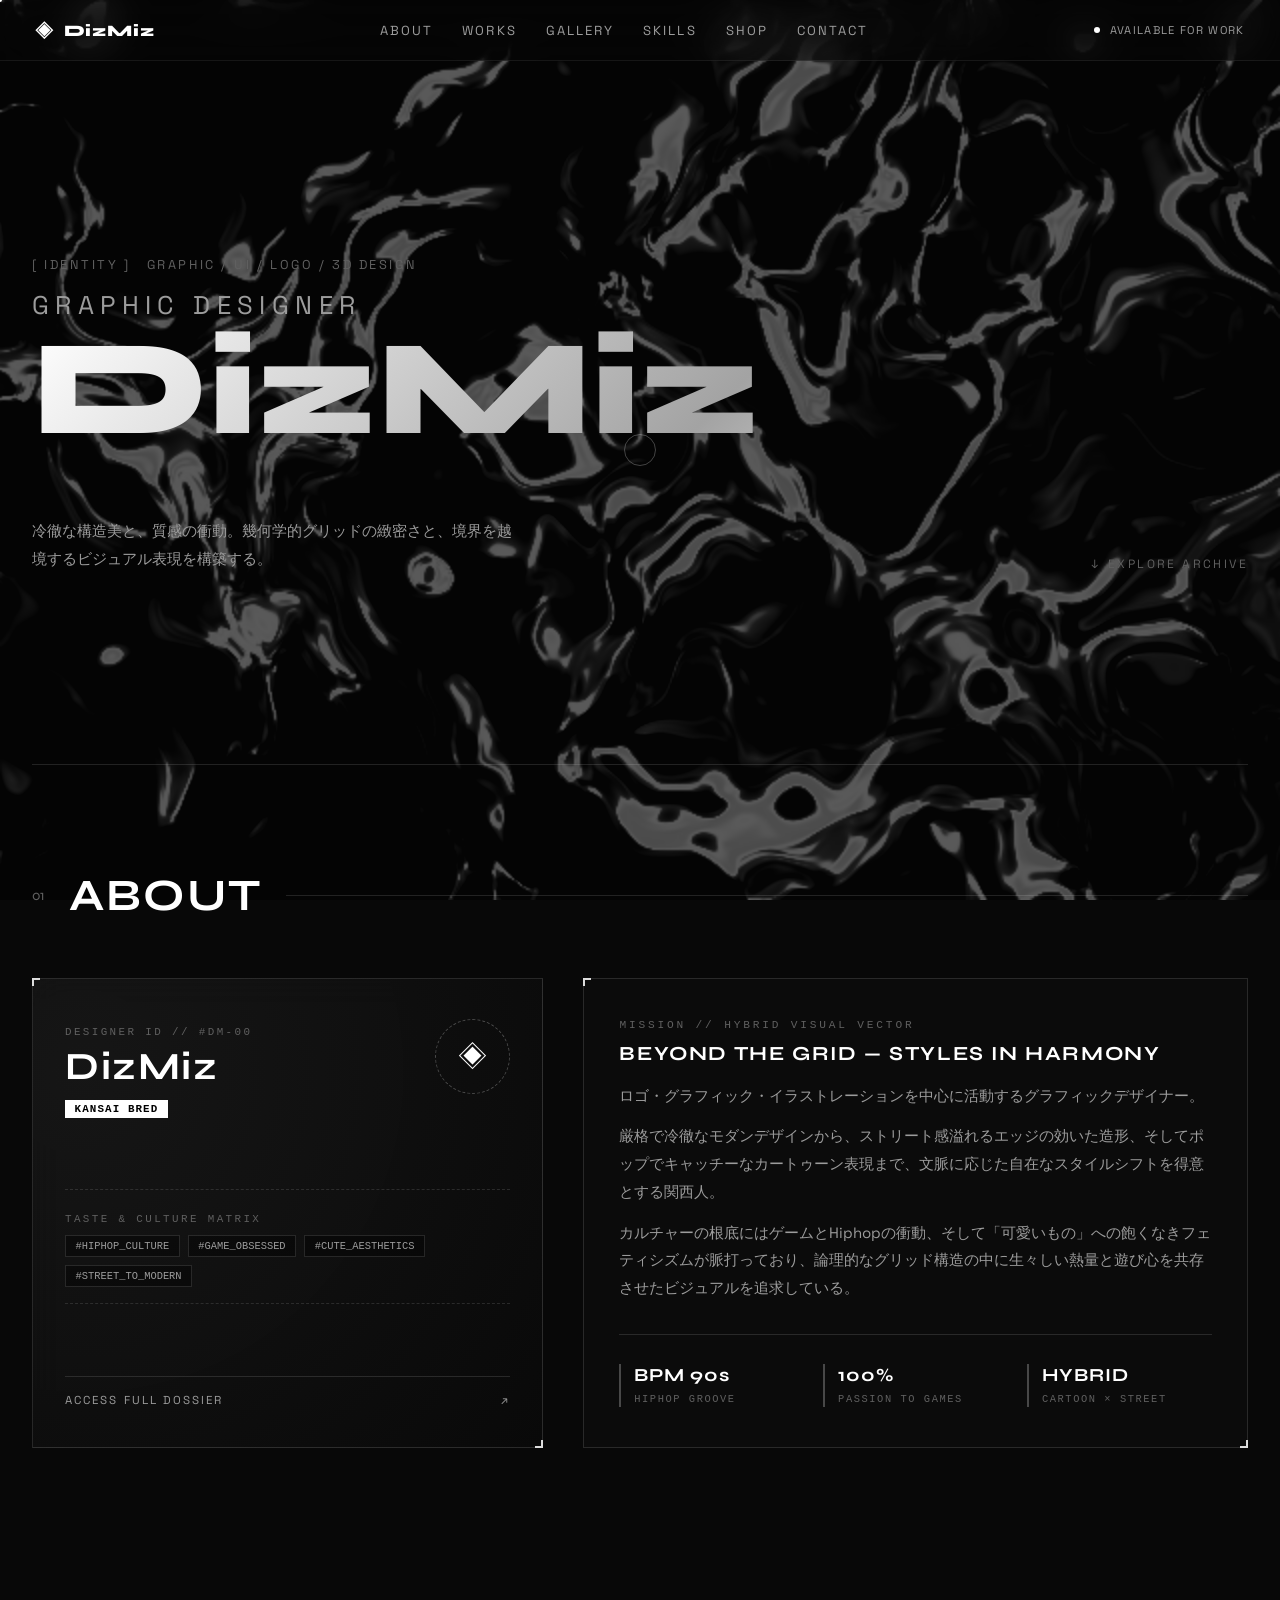
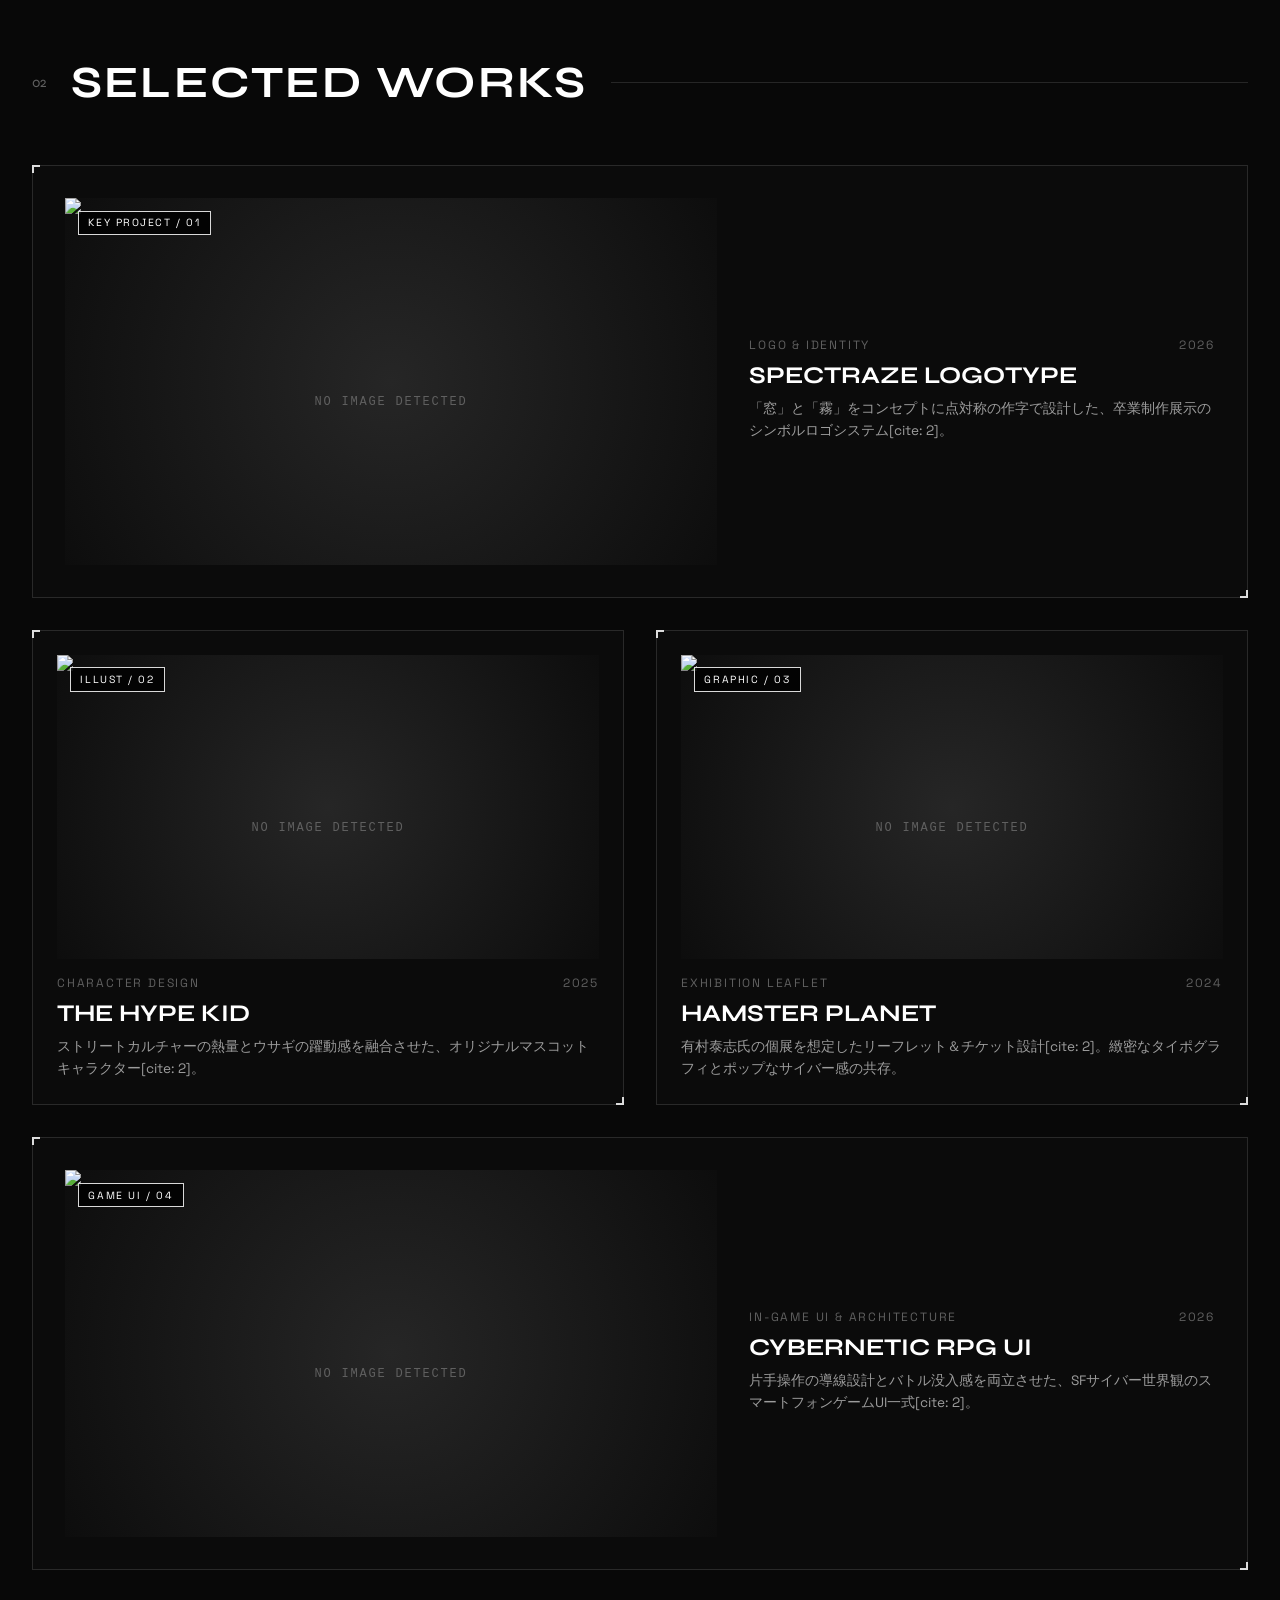
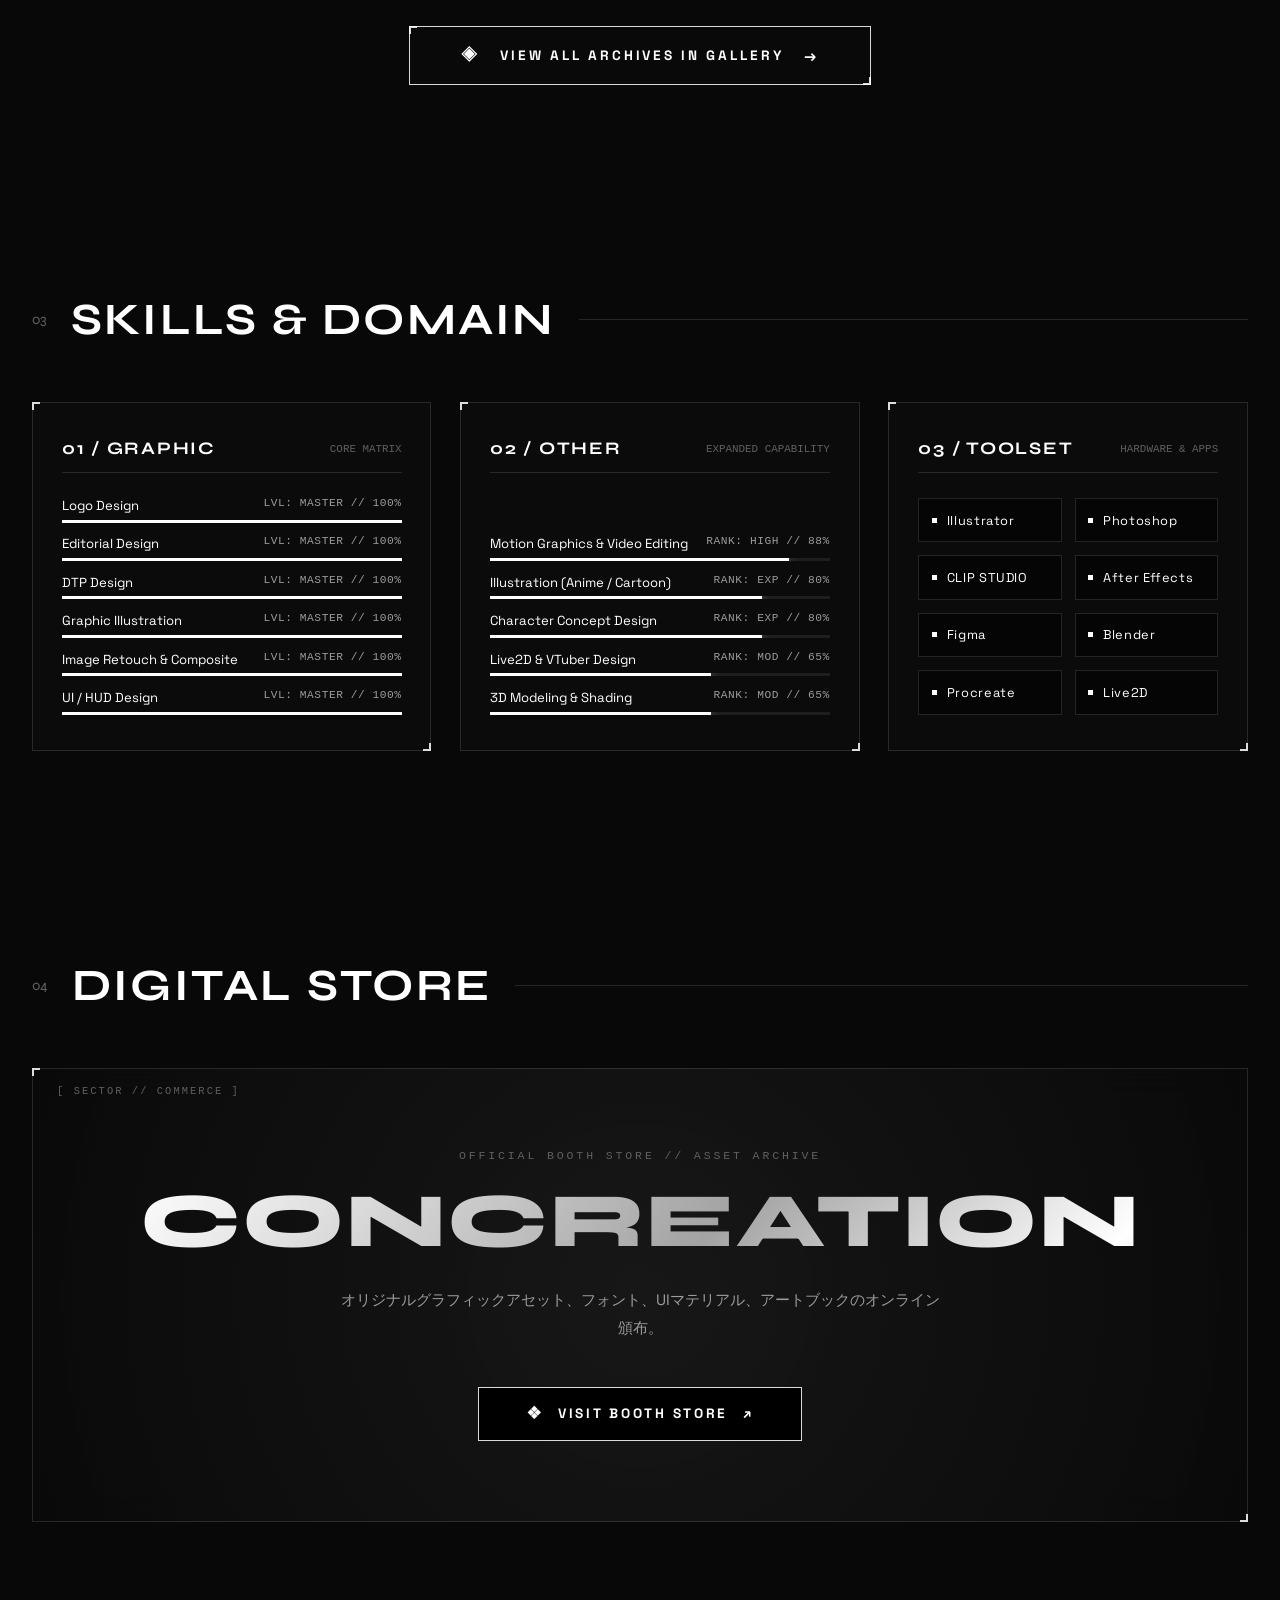
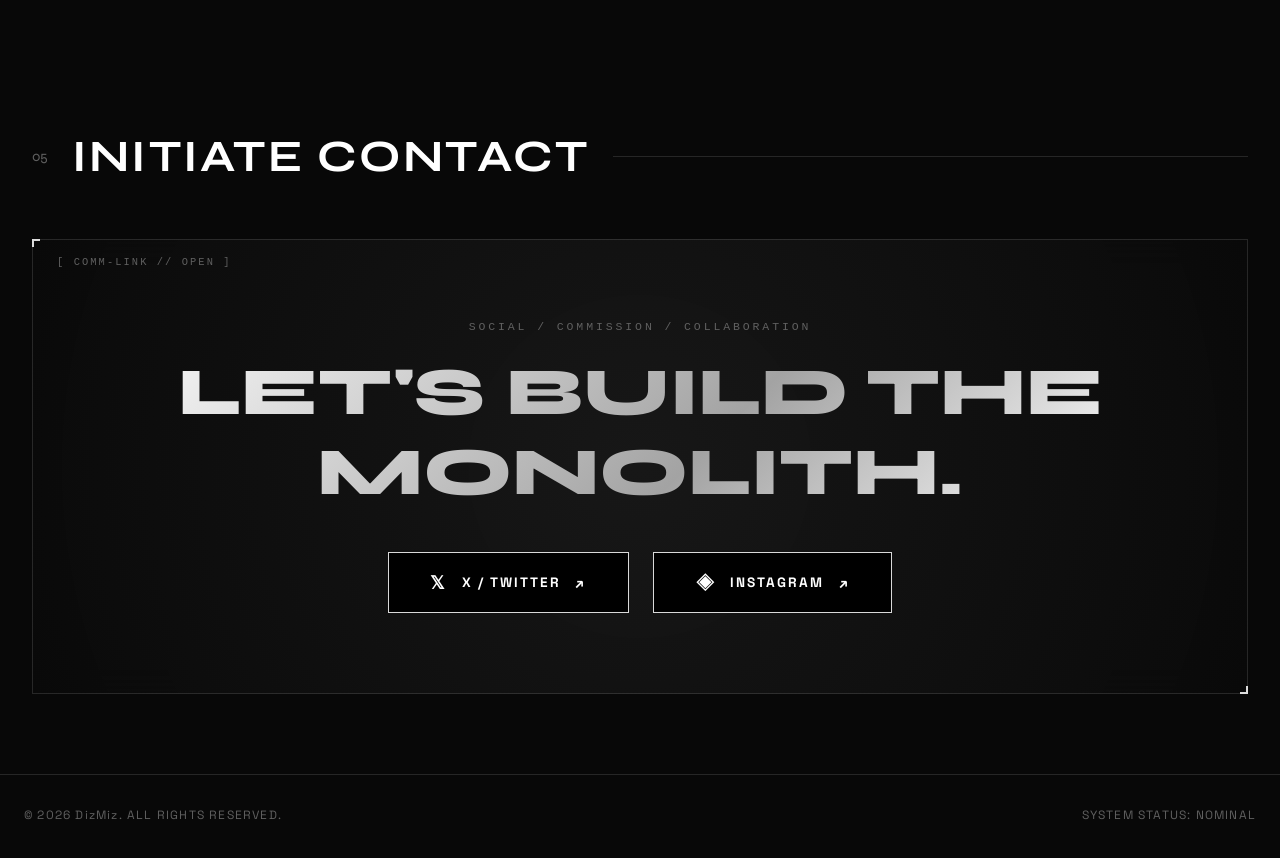
==== index.html @ 465260d8 "Add files via upload" ====
<!DOCTYPE html>
<html lang="ja">
<head>
  <meta charset="UTF-8">
  <meta name="viewport" content="width=device-width, initial-scale=1.0">
  <title>DizMiz (DizzyMizary) | Graphic Designer</title>
  
  <link rel="preconnect" href="https://fonts.googleapis.com">
  <link rel="preconnect" href="https://fonts.gstatic.com" crossorigin>
  <link href="https://fonts.googleapis.com/css2?family=Space+Grotesk:wght@300;400;500;700&family=Syne:wght@700;800&display=swap" rel="stylesheet">
  
  <link rel="stylesheet" href="style.css">
</head>
<body class="bg-base">

  <div class="page-transition-curtain" id="pageCurtain">
    <div class="curtain-slice"></div>
    <div class="curtain-slice"></div>
    <div class="curtain-slice"></div>
  </div>

  <div class="cursor-dot" id="cursorDot"></div>
  <div class="cursor-ring" id="cursorRing"></div>
  <canvas id="bgCanvas"></canvas>

  <header class="site-header">
    <a href="index.html" class="logo-group-link transition-link">
      <span class="logo-symbol">◈</span>
      <span class="logo-text">DizMiz</span>
    </a>
    <nav class="nav-links">
      <a href="#about" class="nav-item">ABOUT</a>
      <a href="#works" class="nav-item">WORKS</a>
      <a href="gallery.html" class="nav-item transition-link">GALLERY</a>
      <a href="#skills" class="nav-item">SKILLS</a>
      <a href="#shop" class="nav-item">SHOP</a>
      <a href="#contact" class="nav-item">CONTACT</a>
    </nav>
    <div class="status-indicator">
      <span class="blink-dot"></span>
      <span class="status-text">AVAILABLE FOR WORK</span>
    </div>
  </header>

  <main class="container">

    <section class="hero-section" id="hero">
      <div class="hero-meta">
        <span class="meta-tag">[ IDENTITY ]</span>
        <span class="meta-text">GRAPHIC / UI / LOGO / 3D DESIGN</span>
      </div>

      <h1 class="hero-title">
        <span class="hero-sub">GRAPHIC DESIGNER</span>
        <span class="metallic-text" data-text="DizMiz">DizMiz</span>
      </h1>

      <div class="hero-foot">
        <p class="hero-desc">
          冷徹な構造美と、質感の衝動。幾何学的グリッドの緻密さと、境界を越境するビジュアル表現を構築する。
        </p>
        <div class="scroll-prompt">
          <span class="scroll-arrow">↓</span>
          <span>EXPLORE ARCHIVE</span>
        </div>
      </div>
    </section>

    <section id="about" class="content-section focusable-section">
      <div class="section-label">
        <span class="section-num">01</span>
        <h2 class="section-title">ABOUT</h2>
        <span class="section-line"></span>
      </div>

      <div class="about-grid">
        <a href="about-detail.html" class="about-hero-box geo-panel transition-link tilt-card" title="Click to view full dossier">
          <div class="about-card-top">
            <div>
              <span class="spec-label">DESIGNER ID // #DM-00</span>
              <h3 class="profile-name">DizMiz</h3>
              <span class="profile-origin-badge">KANSAI BRED</span>
            </div>
            <div class="interactive-hologram" id="holoCard">
              <div class="holo-core">◈</div>
            </div>
          </div>

          <div class="about-card-mid">
            <span class="spec-label">TASTE & CULTURE MATRIX</span>
            <div class="about-tag-strip" style="margin-top: 0.5rem;">
              <span class="micro-chip">#HIPHOP_CULTURE</span>
              <span class="micro-chip">#GAME_OBSESSED</span>
              <span class="micro-chip">#CUTE_AESTHETICS</span>
              <span class="micro-chip">#STREET_TO_MODERN</span>
            </div>
          </div>

          <div class="view-dossier-tag">
            <span>ACCESS FULL DOSSIER</span>
            <span>↗</span>
          </div>
        </a>

        <div class="about-text-box geo-panel">
          <div>
            <div class="about-header-meta">MISSION // HYBRID VISUAL VECTOR</div>
            <h3 class="metallic-text-sm" style="font-size: 1.25rem; margin-bottom: 1rem;">
              BEYOND THE GRID — STYLES IN HARMONY
            </h3>
            <p>
              ロゴ・グラフィック・イラストレーションを中心に活動するグラフィックデザイナー。
            </p>
            <p style="margin-top: 0.8rem;">
              厳格で冷徹なモダンデザインから、ストリート感溢れるエッジの効いた造形、そしてポップでキャッチーなカートゥーン表現まで、文脈に応じた自在なスタイルシフトを得意とする関西人。
            </p>
            <p style="margin-top: 0.8rem;">
              カルチャーの根底にはゲームとHiphopの衝動、そして「可愛いもの」への飽くなきフェティシズムが脈打っており、論理的なグリッド構造の中に生々しい熱量と遊び心を共存させたビジュアルを追求している。
            </p>
          </div>

          <div class="metric-list">
            <div class="metric-item">
              <span class="metric-val">BPM 90s</span>
              <span class="metric-key">HIPHOP GROOVE</span>
            </div>
            <div class="metric-item">
              <span class="metric-val">100%</span>
              <span class="metric-key">PASSION TO GAMES</span>
            </div>
            <div class="metric-item">
              <span class="metric-val">HYBRID</span>
              <span class="metric-key">CARTOON × STREET</span>
            </div>
          </div>
        </div>
      </div>
    </section>

    <section id="works" class="content-section focusable-section">
      <div class="section-label">
        <span class="section-num">02</span>
        <h2 class="section-title">SELECTED WORKS</h2>
        <span class="section-line"></span>
      </div>

      <div class="works-grid">
        <a href="work-logo.html" class="work-card large geo-panel tilt-card transition-link">
          <div class="work-visual">
            <img src="images/logo_web1.png" alt="SPECTRAZE LOGOTYPE" class="work-actual-img" onerror="this.classList.add('img-fallback')">
            <span class="work-badge">KEY PROJECT / 01</span>
          </div>
          <div class="work-details">
            <div class="work-meta">
              <span class="work-cat">LOGO & IDENTITY</span>
              <span class="work-year">2026</span>
            </div>
            <h3 class="work-title">SPECTRAZE LOGOTYPE</h3>
            <p class="work-desc">「窓」と「霧」をコンセプトに点対称の作字で設計した、卒業制作展示のシンボルロゴシステム[cite: 2]。</p>
          </div>
        </a>

        <a href="work-illustration.html" class="work-card geo-panel tilt-card transition-link">
          <div class="work-visual">
            <img src="images/illust_web1.png" alt="THE HYPE KID (RABBIT BOY)" class="work-actual-img" onerror="this.classList.add('img-fallback')">
            <span class="work-badge">ILLUST / 02</span>
          </div>
          <div class="work-details">
            <div class="work-meta">
              <span class="work-cat">CHARACTER DESIGN</span>
              <span class="work-year">2025</span>
            </div>
            <h3 class="work-title">THE HYPE KID</h3>
            <p class="work-desc">ストリートカルチャーの熱量とウサギの躍動感を融合させた、オリジナルマスコットキャラクター[cite: 2]。</p>
          </div>
        </a>

        <a href="work-graphic.html" class="work-card geo-panel tilt-card transition-link">
          <div class="work-visual">
            <img src="images/graphic_web1.png" alt="HAMSTER PLANET LEAFLET" class="work-actual-img" onerror="this.classList.add('img-fallback')">
            <span class="work-badge">GRAPHIC / 03</span>
          </div>
          <div class="work-details">
            <div class="work-meta">
              <span class="work-cat">EXHIBITION LEAFLET</span>
              <span class="work-year">2024</span>
            </div>
            <h3 class="work-title">HAMSTER PLANET</h3>
            <p class="work-desc">有村泰志氏の個展を想定したリーフレット＆チケット設計[cite: 2]。緻密なタイポグラフィとポップなサイバー感の共存。</p>
          </div>
        </a>

        <a href="work-other.html" class="work-card large geo-panel tilt-card transition-link">
          <div class="work-visual">
            <img src="images/other_web1.png" alt="CYBERNETIC RPG IN-GAME UI" class="work-actual-img" onerror="this.classList.add('img-fallback')">
            <span class="work-badge">GAME UI / 04</span>
          </div>
          <div class="work-details">
            <div class="work-meta">
              <span class="work-cat">IN-GAME UI & ARCHITECTURE</span>
              <span class="work-year">2026</span>
            </div>
            <h3 class="work-title">CYBERNETIC RPG UI</h3>
            <p class="work-desc">片手操作の導線設計とバトル没入感を両立させた、SFサイバー世界観のスマートフォンゲームUI一式[cite: 2]。</p>
          </div>
        </a>
      </div>

      <div class="works-more-area">
        <a href="gallery.html" class="works-more-btn geo-panel transition-link">
          <span class="more-symbol">◈</span>
          <span>VIEW ALL ARCHIVES IN GALLERY</span>
          <span class="more-arrow">→</span>
        </a>
      </div>
    </section>

    <section id="skills" class="content-section focusable-section">
      <div class="section-label">
        <span class="section-num">03</span>
        <h2 class="section-title">SKILLS & DOMAIN</h2>
        <span class="section-line"></span>
      </div>

      <div class="skills-grid">
        <div class="skill-group geo-panel">
          <div class="skill-cat-head">
            <h3 class="skill-cat-title">01 / GRAPHIC</h3>
            <span class="skill-cat-id">CORE MATRIX</span>
          </div>
          <ul class="skill-list-hud">
            <li class="skill-row">
              <div class="skill-row-top"><span class="skill-name">Logo Design</span><span class="skill-rank">LVL: MASTER // 100%</span></div>
              <div class="skill-bar-track"><div class="skill-bar-fill" style="width: 100%;"></div></div>
            </li>
            <li class="skill-row">
              <div class="skill-row-top"><span class="skill-name">Editorial Design</span><span class="skill-rank">LVL: MASTER // 100%</span></div>
              <div class="skill-bar-track"><div class="skill-bar-fill" style="width: 100%;"></div></div>
            </li>
            <li class="skill-row">
              <div class="skill-row-top"><span class="skill-name">DTP Design</span><span class="skill-rank">LVL: MASTER // 100%</span></div>
              <div class="skill-bar-track"><div class="skill-bar-fill" style="width: 100%;"></div></div>
            </li>
            <li class="skill-row">
              <div class="skill-row-top"><span class="skill-name">Graphic Illustration</span><span class="skill-rank">LVL: MASTER // 100%</span></div>
              <div class="skill-bar-track"><div class="skill-bar-fill" style="width: 100%;"></div></div>
            </li>
            <li class="skill-row">
              <div class="skill-row-top"><span class="skill-name">Image Retouch & Composite</span><span class="skill-rank">LVL: MASTER // 100%</span></div>
              <div class="skill-bar-track"><div class="skill-bar-fill" style="width: 100%;"></div></div>
            </li>
            <li class="skill-row">
              <div class="skill-row-top"><span class="skill-name">UI / HUD Design</span><span class="skill-rank">LVL: MASTER // 100%</span></div>
              <div class="skill-bar-track"><div class="skill-bar-fill" style="width: 100%;"></div></div>
            </li>
          </ul>
        </div>

        <div class="skill-group geo-panel">
          <div class="skill-cat-head">
            <h3 class="skill-cat-title">02 / OTHER</h3>
            <span class="skill-cat-id">EXPANDED CAPABILITY</span>
          </div>
          <ul class="skill-list-hud">
            <li class="skill-row">
              <div class="skill-row-top"><span class="skill-name">Motion Graphics & Video Editing</span><span class="skill-rank">RANK: HIGH // 88%</span></div>
              <div class="skill-bar-track"><div class="skill-bar-fill" style="width: 88%;"></div></div>
            </li>
            <li class="skill-row">
              <div class="skill-row-top"><span class="skill-name">Illustration (Anime / Cartoon)</span><span class="skill-rank">RANK: EXP // 80%</span></div>
              <div class="skill-bar-track"><div class="skill-bar-fill" style="width: 80%;"></div></div>
            </li>
            <li class="skill-row">
              <div class="skill-row-top"><span class="skill-name">Character Concept Design</span><span class="skill-rank">RANK: EXP // 80%</span></div>
              <div class="skill-bar-track"><div class="skill-bar-fill" style="width: 80%;"></div></div>
            </li>
            <li class="skill-row">
              <div class="skill-row-top"><span class="skill-name">Live2D & VTuber Design</span><span class="skill-rank">RANK: MOD // 65%</span></div>
              <div class="skill-bar-track"><div class="skill-bar-fill" style="width: 65%;"></div></div>
            </li>
            <li class="skill-row">
              <div class="skill-row-top"><span class="skill-name">3D Modeling & Shading</span><span class="skill-rank">RANK: MOD // 65%</span></div>
              <div class="skill-bar-track"><div class="skill-bar-fill" style="width: 65%;"></div></div>
            </li>
          </ul>
        </div>

        <div class="skill-group geo-panel">
          <div class="skill-cat-head">
            <h3 class="skill-cat-title">03 / TOOLSET</h3>
            <span class="skill-cat-id">HARDWARE & APPS</span>
          </div>
          <div class="tool-grid">
            <div class="tool-chip"><span class="tool-dot"></span><span>Illustrator</span></div>
            <div class="tool-chip"><span class="tool-dot"></span><span>Photoshop</span></div>
            <div class="tool-chip"><span class="tool-dot"></span><span>CLIP STUDIO</span></div>
            <div class="tool-chip"><span class="tool-dot"></span><span>After Effects</span></div>
            <div class="tool-chip"><span class="tool-dot"></span><span>Figma</span></div>
            <div class="tool-chip"><span class="tool-dot"></span><span>Blender</span></div>
            <div class="tool-chip"><span class="tool-dot"></span><span>Procreate</span></div>
            <div class="tool-chip"><span class="tool-dot"></span><span>Live2D</span></div>
          </div>
        </div>
      </div>
    </section>

    <section id="shop" class="content-section focusable-section">
      <div class="section-label">
        <span class="section-num">04</span>
        <h2 class="section-title">DIGITAL STORE</h2>
        <span class="section-line"></span>
      </div>

      <div class="shop-box geo-panel">
        <div class="shop-corner-grid">[ SECTOR // COMMERCE ]</div>
        <div class="shop-inner">
          <div class="shop-meta-tag">OFFICIAL BOOTH STORE // ASSET ARCHIVE</div>
          <h3 class="shop-title metallic-text">CONCREATION</h3>
          <p class="shop-desc">
            オリジナルグラフィックアセット、フォント、UIマテリアル、アートブックのオンライン頒布。
          </p>
          <a href="https://concreation.booth.pm/" target="_blank" rel="noopener noreferrer" class="shop-booth-btn">
            <span class="btn-symbol">❖</span>
            <span class="btn-label">VISIT BOOTH STORE</span>
            <span class="btn-arrow">↗</span>
          </a>
        </div>
      </div>
    </section>

    <section id="contact" class="content-section contact-section focusable-section">
      <div class="section-label">
        <span class="section-num">05</span>
        <h2 class="section-title">INITIATE CONTACT</h2>
        <span class="section-line"></span>
      </div>

      <div class="contact-box geo-panel">
        <div class="shop-corner-grid">[ COMM-LINK // OPEN ]</div>
        <div class="contact-inner">
          <span class="contact-sub">SOCIAL / COMMISSION / COLLABORATION</span>
          <h3 class="contact-huge metallic-text">LET'S BUILD THE MONOLITH.</h3>
          
          <div class="contact-sns-group">
            <a href="https://x.com/DizzyMizary" target="_blank" rel="noopener noreferrer" class="sns-btn x-btn">
              <span class="sns-icon">𝕏</span>
              <span class="sns-label">X / TWITTER</span>
              <span class="sns-arrow">↗</span>
            </a>

            <a href="https://www.instagram.com/dizzymizery420/" target="_blank" rel="noopener noreferrer" class="sns-btn insta-btn">
              <span class="sns-icon">◈</span>
              <span class="sns-label">INSTAGRAM</span>
              <span class="sns-arrow">↗</span>
            </a>
          </div>
        </div>
      </div>
    </section>

  </main>

  <footer class="site-footer">
    <div class="footer-inner">
      <span>© 2026 DizMiz. ALL RIGHTS RESERVED.</span>
      <span class="footer-sys status-clickable" id="systemStatusTrigger">SYSTEM STATUS: NOMINAL</span>
    </div>
  </footer>

  <div class="secret-terminal" id="secretTerminal">
    <div class="terminal-bar">
      <span>SYSTEM CONSOLE // ROOT OVERRIDE</span>
      <button class="terminal-close" id="terminalClose" type="button">×</button>
    </div>
    <div class="terminal-body" id="terminalOutput">
      <p>> INITIALIZING SYSTEM OVERRIDE PROTOCOL...</p>
      <p>> CORE: DizMiz UI KERNEL v3.2.0</p>
      <p>> STATUS: 100% MONOCHROME PURITY DETECTED.</p>
      <p>> TIP 1: Konami Code [ ↑ ↑ ↓ ↓ ← → ← → B A ] -> Overdrive Mode.</p>
      <p>> TIP 2: Type [ D I Z M I Z ] anywhere -> Glitch Matrix Mode.</p>
      <p>> TIP 3: Press [ I ] -> Anti-Color Inversion Mode.</p>
      <p class="terminal-blink">> _</p>
    </div>
  </div>

  <script src="main.js"></script>
</body>
</html>
---- style.css ----
/* ==========================================================================
   RESET & VARIABLES
   ========================================================================== */
*, *::before, *::after {
  box-sizing: border-box;
  margin: 0;
  padding: 0;
}

:root {
  --bg-deep: #080808;
  --bg-surface: #101010;
  --bg-card: rgba(18, 18, 18, 0.75);
  --border-dim: rgba(255, 255, 255, 0.12);
  --border-mid: rgba(255, 255, 255, 0.25);
  --border-bright: rgba(255, 255, 255, 0.85);
  --text-pure: #ffffff;
  --text-muted: #9c9c9c;
  --text-dim: #606060;
  --font-display: 'Syne', sans-serif;
  --font-body: 'Space Grotesk', -apple-system, sans-serif;
}

html {
  background-color: var(--bg-deep);
  color: var(--text-pure);
  font-family: var(--font-body);
  scroll-behavior: smooth;
  cursor: default;
  overflow-x: hidden;
}

body {
  overflow-x: hidden;
  position: relative;
  min-height: 100vh;
  background-color: var(--bg-deep);
  width: 100%;
}

/* ==========================================================================
   BACKGROUND & CANVAS
   ========================================================================== */
#bgCanvas {
  position: fixed;
  top: 0;
  left: 0;
  width: 100vw;
  height: 100vh;
  z-index: 0;
  pointer-events: none;
  opacity: 0.45;
  filter: contrast(130%) brightness(85%);
  transition: opacity 0.4s ease, filter 0.4s ease;
}

body.inverted-mode #bgCanvas {
  opacity: 0.55;
  filter: contrast(120%) brightness(100%);
}

/* ==========================================================================
   CUSTOM CURSOR
   ========================================================================== */
.cursor-dot, .cursor-ring {
  position: fixed;
  top: 0;
  left: 0;
  pointer-events: none;
  border-radius: 50%;
  transform: translate(-50%, -50%);
  z-index: 9999;
}

.cursor-dot {
  width: 4px;
  height: 4px;
  background: var(--text-pure);
}

.cursor-ring {
  width: 32px;
  height: 32px;
  border: 1px solid var(--border-mid);
  transition: width 0.2s, height 0.2s, border-color 0.2s;
}

@media (hover: none) and (pointer: coarse) {
  .cursor-dot, .cursor-ring {
    display: none !important;
  }
}

/* ==========================================================================
   METALLIC / CHROME TEXT & GEOMETRIC BORDERS
   ========================================================================== */
.metallic-text {
  font-family: var(--font-display);
  background: linear-gradient(135deg, #ffffff 0%, #a3a3a3 30%, #ffffff 50%, #4a4a4a 75%, #d1d1d1 100%);
  -webkit-background-clip: text;
  -webkit-text-fill-color: transparent;
  background-size: 200% auto;
  animation: shineReflect 8s linear infinite;
  display: inline-block;
}

.metallic-text-sm {
  font-family: var(--font-display);
  color: #fff;
  letter-spacing: 0.08em;
}

@keyframes shineReflect {
  0% { background-position: 0% center; }
  100% { background-position: 200% center; }
}

.geo-panel {
  position: relative;
  background: rgba(14, 14, 14, 0.65);
  backdrop-filter: blur(16px);
  -webkit-backdrop-filter: blur(16px);
  border: 1px solid var(--border-dim);
  transition: border-color 0.3s cubic-bezier(0.16, 1, 0.3, 1), box-shadow 0.3s;
}

.geo-panel:hover {
  border-color: var(--border-mid);
  box-shadow: 0 0 30px rgba(255, 255, 255, 0.04);
}

.geo-panel::before,
.geo-panel::after {
  content: "";
  position: absolute;
  width: 8px;
  height: 8px;
  pointer-events: none;
}

.geo-panel::before {
  top: -1px;
  left: -1px;
  border-top: 2px solid var(--border-bright);
  border-left: 2px solid var(--border-bright);
}

.geo-panel::after {
  bottom: -1px;
  right: -1px;
  border-bottom: 2px solid var(--border-bright);
  border-right: 2px solid var(--border-bright);
}

.focusable-section {
  transition: box-shadow 0.6s ease, outline 0.6s ease;
}

.focusable-section.hud-highlight {
  box-shadow: inset 0 0 40px rgba(255, 255, 255, 0.08);
  outline: 1px solid rgba(255, 255, 255, 0.2);
}

/* ==========================================================================
   LAYOUT & HEADER (磨りガラス仕様)
   ========================================================================== */
.container {
  max-width: 1280px;
  margin: 0 auto;
  padding: 0 2rem;
  position: relative;
  z-index: 2;
  width: 100%;
}

.site-header {
  position: fixed;
  top: 0;
  left: 0;
  width: 100%;
  padding: 1.1rem 2.2rem;
  display: flex;
  justify-content: space-between;
  align-items: center;
  z-index: 100;
  background: rgba(8, 8, 8, 0.45);
  backdrop-filter: blur(20px) saturate(180%);
  -webkit-backdrop-filter: blur(20px) saturate(180%);
  border-bottom: 1px solid rgba(255, 255, 255, 0.07);
}

.logo-group-link {
  display: flex;
  align-items: center;
  gap: 0.6rem;
  font-family: var(--font-display);
  font-weight: 800;
  letter-spacing: 0.05em;
  color: var(--text-pure);
  text-decoration: none;
  cursor: pointer;
}

.logo-symbol {
  font-size: 1.15rem;
}

.nav-links {
  display: flex;
  gap: 1.8rem;
}

.nav-item {
  color: var(--text-muted);
  text-decoration: none;
  font-size: 0.82rem;
  letter-spacing: 0.16em;
  transition: color 0.3s, text-shadow 0.3s;
}

.nav-item:hover {
  color: var(--text-pure);
  text-shadow: 0 0 10px rgba(255, 255, 255, 0.5);
}

.status-indicator {
  display: flex;
  align-items: center;
  gap: 0.6rem;
  font-size: 0.7rem;
  color: var(--text-muted);
  letter-spacing: 0.12em;
}

.blink-dot {
  width: 6px;
  height: 6px;
  background: #fff;
  border-radius: 50%;
  animation: pulse 2s infinite ease-in-out;
}

@keyframes pulse {
  0%, 100% { opacity: 0.2; transform: scale(0.8); }
  50% { opacity: 1; transform: scale(1.2); }
}

/* ==========================================================================
   HERO SECTION
   ========================================================================== */
.hero-section {
  min-height: 85vh;
  display: flex;
  flex-direction: column;
  justify-content: center;
  padding-top: 7rem;
  position: relative;
  border-bottom: 1px solid var(--border-dim);
}

.hero-meta {
  display: flex;
  gap: 1rem;
  font-size: 0.8rem;
  color: var(--text-dim);
  letter-spacing: 0.2em;
  margin-bottom: 1rem;
  flex-wrap: wrap;
}

.hero-title {
  display: flex;
  flex-direction: column;
}

.hero-sub {
  font-size: clamp(0.9rem, 2.5vw, 1.6rem);
  font-weight: 400;
  letter-spacing: 0.25em;
  color: var(--text-muted);
  margin-bottom: 0.2rem;
}

.hero-title .metallic-text {
  font-size: clamp(2.8rem, 11vw, 8.5rem);
  font-weight: 800;
  line-height: 0.95;
  letter-spacing: -0.01em;
  word-break: break-word;
}

.hero-foot {
  display: flex;
  justify-content: space-between;
  align-items: flex-end;
  margin-top: 4rem;
  padding-bottom: 3rem;
  gap: 1.5rem;
}

.hero-desc {
  max-width: 480px;
  font-size: 0.95rem;
  line-height: 1.8;
  color: var(--text-muted);
}

.scroll-prompt {
  display: flex;
  align-items: center;
  gap: 0.5rem;
  font-size: 0.75rem;
  letter-spacing: 0.2em;
  color: var(--text-dim);
  white-space: nowrap;
}

.scroll-arrow {
  animation: bounce 2s infinite ease-in-out;
}

@keyframes bounce {
  0%, 100% { transform: translateY(0); }
  50% { transform: translateY(5px); }
}

/* ==========================================================================
   COMMON SECTION FORMAT
   ========================================================================== */
.content-section {
  padding: 6.5rem 0;
  position: relative;
}

.section-label {
  display: flex;
  align-items: center;
  gap: 1.5rem;
  margin-bottom: 3.5rem;
}

.section-num {
  font-family: var(--font-display);
  font-size: 0.9rem;
  color: var(--text-dim);
}

.section-title {
  font-family: var(--font-display);
  font-size: clamp(1.6rem, 4vw, 2.8rem);
  font-weight: 700;
  letter-spacing: 0.05em;
}

.section-line {
  flex-grow: 1;
  height: 1px;
  background: var(--border-dim);
}

/* ==========================================================================
   ABOUT SECTION
   ========================================================================== */
.about-grid {
  display: grid;
  grid-template-columns: 1fr 1.3fr;
  gap: 2.5rem;
  align-items: stretch;
}

.about-hero-box {
  padding: 2.5rem 2rem;
  display: flex;
  flex-direction: column;
  justify-content: space-between;
  min-height: 380px;
  text-decoration: none;
  color: inherit;
  cursor: pointer;
  background: radial-gradient(circle at 10% 20%, rgba(28, 28, 28, 0.7) 0%, rgba(10, 10, 10, 0.8) 100%);
}

.about-card-top {
  display: flex;
  justify-content: space-between;
  align-items: flex-start;
}

.spec-label {
  font-size: 0.68rem;
  color: var(--text-dim);
  letter-spacing: 0.22em;
  font-family: monospace;
}

.profile-name {
  font-family: var(--font-display);
  font-size: 2.4rem;
  letter-spacing: 0.04em;
  margin: 0.2rem 0;
}

.profile-origin-badge {
  display: inline-block;
  font-size: 0.68rem;
  font-family: monospace;
  color: #000;
  background: #fff;
  padding: 0.2rem 0.6rem;
  font-weight: 700;
  letter-spacing: 0.1em;
  margin-top: 0.4rem;
}

.interactive-hologram {
  width: 75px;
  height: 75px;
  border: 1px dashed var(--border-mid);
  border-radius: 50%;
  display: flex;
  align-items: center;
  justify-content: center;
  position: relative;
  flex-shrink: 0;
}

.holo-core {
  font-size: 1.8rem;
  color: #fff;
  transition: transform 0.6s cubic-bezier(0.16, 1, 0.3, 1);
}

.about-hero-box:hover .holo-core {
  transform: rotate(180deg) scale(1.2);
}

.about-card-mid {
  margin: 1.5rem 0;
  border-top: 1px dashed var(--border-dim);
  border-bottom: 1px dashed var(--border-dim);
  padding: 1rem 0;
}

.about-tag-strip {
  display: flex;
  flex-wrap: wrap;
  gap: 0.5rem;
}

.micro-chip {
  font-size: 0.65rem;
  font-family: monospace;
  color: var(--text-muted);
  border: 1px solid var(--border-dim);
  padding: 0.25rem 0.6rem;
  background: rgba(0, 0, 0, 0.4);
}

.view-dossier-tag {
  display: flex;
  justify-content: space-between;
  align-items: center;
  font-size: 0.72rem;
  letter-spacing: 0.18em;
  color: var(--text-muted);
  border-top: 1px solid var(--border-dim);
  padding-top: 1rem;
  transition: color 0.3s;
}

.about-hero-box:hover .view-dossier-tag {
  color: var(--text-pure);
}

.about-text-box {
  padding: 2.5rem 2.2rem;
  display: flex;
  flex-direction: column;
  justify-content: space-between;
}

.about-header-meta {
  font-size: 0.7rem;
  color: var(--text-dim);
  letter-spacing: 0.25em;
  font-family: monospace;
  margin-bottom: 0.6rem;
}

.about-text-box p {
  color: var(--text-muted);
  line-height: 1.85;
  font-size: 0.94rem;
}

.metric-list {
  display: grid;
  grid-template-columns: repeat(3, 1fr);
  gap: 1.2rem;
  margin-top: 2rem;
  padding-top: 1.8rem;
  border-top: 1px solid var(--border-dim);
}

.metric-item {
  border-left: 2px solid var(--border-mid);
  padding-left: 0.8rem;
}

.metric-val {
  display: block;
  font-family: var(--font-display);
  font-size: 1.15rem;
  font-weight: 700;
  letter-spacing: 0.05em;
}

.metric-key {
  font-size: 0.65rem;
  color: var(--text-dim);
  letter-spacing: 0.15em;
  font-family: monospace;
}

/* ==========================================================================
   WORKS SECTION & MORE BUTTON
   ========================================================================== */
.works-grid {
  display: grid;
  grid-template-columns: repeat(12, 1fr);
  gap: 2rem;
}

.work-card {
  padding: 1.5rem;
  display: flex;
  flex-direction: column;
  text-decoration: none;
  color: inherit;
  cursor: pointer;
  transition: transform 0.2s cubic-bezier(0.16, 1, 0.3, 1);
}

.work-card.large {
  grid-column: 1 / 13;
  display: grid;
  grid-template-columns: 1.4fr 1fr;
  gap: 2rem;
  align-items: center;
  padding: 2rem;
}

.work-card:not(.large) {
  grid-column: span 6;
}

.work-visual {
  position: relative;
  overflow: hidden;
  background: #000;
  aspect-ratio: 16 / 9;
  width: 100%;
}

.work-actual-img,
.gallery-actual-img {
  width: 100%;
  height: 100%;
  object-fit: cover;
  display: block;
  background-color: #111111;
  transition: transform 0.6s cubic-bezier(0.16, 1, 0.3, 1);
  color: transparent;
}

.work-card:hover .work-actual-img,
.gallery-block:hover .gallery-actual-img {
  transform: scale(1.06);
}

.detail-actual-img {
  width: 100%;
  height: auto;
  aspect-ratio: 16 / 9;
  object-fit: cover;
  display: block;
  background-color: #111111;
  color: transparent;
}

img.img-fallback {
  background: radial-gradient(circle at center, #262626 0%, #0d0d0d 100%) !important;
  position: relative;
}

img.img-fallback::after {
  content: "NO IMAGE DETECTED";
  display: flex;
  align-items: center;
  justify-content: center;
  width: 100%;
  height: 100%;
  color: var(--text-dim);
  font-family: monospace;
  font-size: 0.75rem;
  letter-spacing: 0.15em;
}

.work-badge {
  position: absolute;
  top: 0.8rem;
  left: 0.8rem;
  background: rgba(0, 0, 0, 0.85);
  border: 1px solid var(--border-bright);
  font-size: 0.65rem;
  padding: 0.3rem 0.6rem;
  letter-spacing: 0.15em;
  z-index: 2;
}

.work-details {
  display: flex;
  flex-direction: column;
  justify-content: center;
  padding-top: 1rem;
}

.work-meta {
  display: flex;
  justify-content: space-between;
  font-size: 0.75rem;
  color: var(--text-dim);
  letter-spacing: 0.15em;
  margin-bottom: 0.5rem;
}

.work-title {
  font-family: var(--font-display);
  font-size: 1.5rem;
  font-weight: 700;
  margin-bottom: 0.5rem;
}

.work-desc {
  font-size: 0.85rem;
  color: var(--text-muted);
  line-height: 1.6;
}

.works-more-area {
  margin-top: 3.5rem;
  display: flex;
  justify-content: center;
}

.works-more-btn {
  display: inline-flex;
  align-items: center;
  gap: 1.2rem;
  padding: 1.1rem 3.2rem;
  font-family: var(--font-body);
  font-size: 0.85rem;
  font-weight: 700;
  letter-spacing: 0.22em;
  color: var(--text-pure);
  text-decoration: none;
  background: rgba(10, 10, 10, 0.7);
  border: 1px solid var(--border-bright);
  transition: all 0.3s cubic-bezier(0.16, 1, 0.3, 1);
  position: relative;
}

.works-more-btn:hover {
  background: #ffffff;
  color: #000000;
  transform: translateY(-3px);
  box-shadow: 0 10px 30px rgba(255, 255, 255, 0.2);
}

.more-symbol {
  font-size: 1rem;
}

.more-arrow {
  font-size: 0.95rem;
  transition: transform 0.25s ease;
}

.works-more-btn:hover .more-arrow {
  transform: translateX(4px);
}

/* ==========================================================================
   SKILLS SECTION
   ========================================================================== */
.skills-grid {
  display: grid;
  grid-template-columns: 1fr 1fr 0.9fr;
  gap: 1.8rem;
}

.skill-group {
  padding: 2.2rem 1.8rem;
  display: flex;
  flex-direction: column;
  justify-content: space-between;
}

.skill-cat-head {
  display: flex;
  justify-content: space-between;
  align-items: center;
  margin-bottom: 1.5rem;
  padding-bottom: 0.8rem;
  border-bottom: 1px solid var(--border-dim);
}

.skill-cat-title {
  font-family: var(--font-display);
  font-size: 1.1rem;
  letter-spacing: 0.1em;
}

.skill-cat-id {
  font-size: 0.68rem;
  font-family: monospace;
  color: var(--text-dim);
}

.skill-list-hud {
  list-style: none;
  display: flex;
  flex-direction: column;
  gap: 0.8rem;
}

.skill-row {
  display: flex;
  flex-direction: column;
  gap: 0.35rem;
}

.skill-row-top {
  display: flex;
  justify-content: space-between;
  font-size: 0.82rem;
}

.skill-name {
  color: var(--text-pure);
}

.skill-rank {
  font-size: 0.7rem;
  font-family: monospace;
  color: var(--text-muted);
  letter-spacing: 0.05em;
}

.skill-bar-track {
  width: 100%;
  height: 3px;
  background: rgba(255, 255, 255, 0.08);
  position: relative;
  overflow: hidden;
}

.skill-bar-fill {
  height: 100%;
  background: #ffffff;
  box-shadow: 0 0 8px rgba(255, 255, 255, 0.6);
}

.tool-grid {
  display: grid;
  grid-template-columns: repeat(2, 1fr);
  gap: 0.8rem;
}

.tool-chip {
  padding: 0.8rem;
  background: rgba(0, 0, 0, 0.5);
  border: 1px solid var(--border-dim);
  display: flex;
  align-items: center;
  gap: 0.6rem;
  font-size: 0.8rem;
  color: var(--text-pure);
  letter-spacing: 0.05em;
  transition: all 0.25s ease;
}

.tool-chip:hover {
  border-color: #fff;
  background: rgba(255, 255, 255, 0.05);
  transform: translateY(-2px);
}

.tool-dot {
  width: 5px;
  height: 5px;
  background: #fff;
  flex-shrink: 0;
}

/* ==========================================================================
   SHOP SECTION
   ========================================================================== */
.shop-box {
  padding: 5rem 2.5rem;
  text-align: center;
  position: relative;
  background: radial-gradient(circle at center, rgba(30, 30, 30, 0.7) 0%, rgba(10, 10, 10, 0.9) 100%);
}

.shop-corner-grid {
  position: absolute;
  top: 1rem;
  left: 1.5rem;
  font-size: 0.65rem;
  font-family: monospace;
  color: var(--text-dim);
  letter-spacing: 0.2em;
}

.shop-meta-tag {
  font-size: 0.72rem;
  color: var(--text-dim);
  letter-spacing: 0.25em;
  margin-bottom: 0.8rem;
  font-family: monospace;
}

.shop-title {
  font-size: clamp(2rem, 7.5vw, 4.8rem);
  font-weight: 800;
  margin-bottom: 1.2rem;
  word-break: break-word;
  letter-spacing: 0.02em;
}

.shop-desc {
  max-width: 600px;
  margin: 0 auto 2.8rem;
  color: var(--text-muted);
  line-height: 1.85;
  font-size: 0.95rem;
}

.shop-booth-btn {
  display: inline-flex;
  align-items: center;
  gap: 0.9rem;
  background: #000;
  border: 1px solid var(--border-bright);
  color: #fff;
  padding: 1.1rem 3rem;
  font-family: var(--font-body);
  font-size: 0.85rem;
  font-weight: 700;
  letter-spacing: 0.2em;
  text-decoration: none;
  transition: all 0.3s cubic-bezier(0.16, 1, 0.3, 1);
  max-width: 100%;
}

.shop-booth-btn:hover {
  background: #fff;
  color: #000;
  transform: translateY(-3px);
  box-shadow: 0 10px 30px rgba(255, 255, 255, 0.2);
}

/* ==========================================================================
   CONTACT SECTION
   ========================================================================== */
.contact-section {
  padding-bottom: 5rem;
}

.contact-box {
  padding: 5rem 2.5rem;
  text-align: center;
  position: relative;
  background: radial-gradient(circle at center, rgba(30, 30, 30, 0.7) 0%, rgba(10, 10, 10, 0.9) 100%);
}

.contact-sub {
  font-size: 0.72rem;
  color: var(--text-dim);
  letter-spacing: 0.25em;
  display: block;
  font-family: monospace;
}

.contact-huge {
  font-size: clamp(2rem, 5.5vw, 4.2rem);
  font-weight: 800;
  margin: 1.2rem 0 2.5rem 0;
}

.contact-sns-group {
  display: flex;
  justify-content: center;
  gap: 1.5rem;
  flex-wrap: wrap;
}

.sns-btn {
  display: inline-flex;
  align-items: center;
  gap: 0.9rem;
  background: #000000;
  border: 1px solid var(--border-bright);
  color: #ffffff;
  padding: 1.1rem 2.6rem;
  font-family: var(--font-body);
  font-size: 0.85rem;
  font-weight: 700;
  letter-spacing: 0.15em;
  text-decoration: none;
  position: relative;
  overflow: hidden;
  transition: transform 0.25s cubic-bezier(0.16, 1, 0.3, 1), background 0.3s, color 0.3s, box-shadow 0.3s;
}

.sns-icon {
  font-size: 1.1rem;
}

.sns-arrow {
  font-size: 0.9rem;
  transition: transform 0.25s ease;
}

.sns-btn:hover {
  background: #ffffff;
  color: #000000;
  transform: translateY(-3px);
  box-shadow: 0 8px 25px rgba(255, 255, 255, 0.2);
}

.sns-btn:hover .sns-arrow {
  transform: translate(2px, -2px);
}

@media (max-width: 600px) {
  .contact-sns-group {
    flex-direction: column;
    align-items: stretch;
  }
  .sns-btn {
    justify-content: center;
    width: 100%;
  }
}

/* ==========================================================================
   DETAIL & GALLERY COMMON LAYOUT
   ========================================================================== */
body.detail-page main.detail-container,
body.detail-page main.gallery-container {
  padding-top: 150px !important;
}

.detail-hero,
.gallery-hero,
.detail-page-header {
  margin-top: 1.5rem !important;
  margin-bottom: 3.5rem;
}

.detail-page-header {
  padding-bottom: 2rem;
  border-bottom: 1px solid var(--border-dim);
}

.detail-meta-top {
  display: flex;
  gap: 1.5rem;
  font-size: 0.8rem;
  color: var(--text-dim);
  letter-spacing: 0.2em;
  margin-bottom: 1.5rem;
  flex-wrap: wrap;
}

.detail-title,
.gallery-title,
.detail-category-title {
  font-family: var(--font-display);
  font-size: clamp(2.2rem, 5.5vw, 4.2rem);
  font-weight: 800;
  line-height: 1.15;
  margin-bottom: 1.2rem;
  word-break: break-word;
}

.detail-lead,
.gallery-lead {
  max-width: 720px;
  font-size: 1rem;
  line-height: 1.8;
  color: var(--text-muted);
}

/* ==========================================================================
   GALLERY PAGE
   ========================================================================== */
.gallery-filter-bar {
  display: flex;
  gap: 0.8rem;
  flex-wrap: wrap;
  border-bottom: 1px solid var(--border-dim);
  padding-bottom: 1.5rem;
  margin-top: 2rem;
}

.filter-btn {
  background: #111111;
  border: 1px solid var(--border-dim);
  color: var(--text-muted);
  padding: 0.5rem 1.2rem;
  font-family: var(--font-body);
  font-size: 0.75rem;
  letter-spacing: 0.15em;
  cursor: pointer;
  transition: all 0.25s ease;
}

.filter-btn:hover,
.filter-btn.active {
  background: #ffffff;
  color: #000000;
  border-color: #ffffff;
}

.gallery-3col-grid {
  display: grid;
  grid-template-columns: repeat(3, 1fr);
  gap: 1.8rem;
  margin-bottom: 6rem;
  margin-top: 2rem;
}

.gallery-block {
  position: relative;
  aspect-ratio: 16 / 11;
  overflow: hidden;
  text-decoration: none;
  display: block;
  background: #000;
  transition: transform 0.3s cubic-bezier(0.16, 1, 0.3, 1), opacity 0.3s ease;
}

.gallery-block.hide {
  display: none;
}

.block-visual {
  width: 100%;
  height: 100%;
  display: flex;
  align-items: center;
  justify-content: center;
  transition: transform 0.6s cubic-bezier(0.16, 1, 0.3, 1);
}

.block-overlay {
  position: absolute;
  inset: 0;
  background: rgba(8, 8, 8, 0.85);
  backdrop-filter: blur(4px);
  display: flex;
  align-items: center;
  justify-content: center;
  padding: 1.5rem;
  opacity: 0;
  transition: opacity 0.3s cubic-bezier(0.16, 1, 0.3, 1);
}

.gallery-block:hover .block-overlay {
  opacity: 1;
}

.overlay-inner {
  text-align: center;
  transform: translateY(10px);
  transition: transform 0.3s cubic-bezier(0.16, 1, 0.3, 1);
}

.gallery-block:hover .overlay-inner {
  transform: translateY(0);
}

.block-cat {
  display: block;
  font-size: 0.68rem;
  color: var(--text-dim);
  letter-spacing: 0.2em;
  margin-bottom: 0.4rem;
}

.block-name {
  font-family: var(--font-display);
  font-size: 1.3rem;
  font-weight: 700;
  color: var(--text-pure);
  margin-bottom: 0.8rem;
}

.block-view {
  font-size: 0.7rem;
  color: #fff;
  border-bottom: 1px solid #fff;
  padding-bottom: 2px;
  letter-spacing: 0.1em;
}

/* ==========================================================================
   TIMELINE DETAIL PAGES
   ========================================================================== */
.work-timeline-list {
  display: flex;
  flex-direction: column;
  gap: 6rem;
  margin-bottom: 6rem;
}

.timeline-item {
  padding-top: 1rem;
}

.timeline-meta-bar {
  display: flex;
  align-items: center;
  gap: 1.2rem;
  margin-bottom: 1rem;
  flex-wrap: wrap;
}

.latest-badge {
  background: #ffffff;
  color: #000000;
  font-family: var(--font-display);
  font-size: 0.7rem;
  font-weight: 800;
  padding: 0.3rem 0.8rem;
  letter-spacing: 0.15em;
  box-shadow: 0 0 15px rgba(255, 255, 255, 0.4);
}

.specimen-id {
  font-size: 0.72rem;
  color: var(--text-dim);
  letter-spacing: 0.2em;
  font-family: monospace;
}

.work-entry-title {
  font-size: clamp(1.8rem, 4vw, 2.6rem);
  font-weight: 700;
  margin-bottom: 1.5rem;
}

.detail-specs-grid {
  display: grid;
  grid-template-columns: 1fr 2fr;
  gap: 3rem;
  margin-top: 2rem;
}

.detail-sidebar {
  padding: 2rem 1.5rem;
  height: fit-content;
}

.spec-section-title {
  font-family: var(--font-display);
  font-size: 0.95rem;
  letter-spacing: 0.15em;
  margin-bottom: 1.5rem;
  padding-bottom: 0.6rem;
  border-bottom: 1px solid var(--border-dim);
}

.spec-row {
  display: flex;
  flex-direction: column;
  gap: 0.3rem;
  margin-bottom: 1.2rem;
  border-bottom: 1px dashed rgba(255, 255, 255, 0.05);
  padding-bottom: 0.8rem;
}

.spec-key {
  font-size: 0.68rem;
  color: var(--text-dim);
  letter-spacing: 0.15em;
}

.spec-val {
  font-size: 0.9rem;
  color: var(--text-pure);
  font-weight: 500;
}

.content-heading {
  font-size: 1.15rem;
  margin-bottom: 0.8rem;
}

.detail-body-content p {
  color: var(--text-muted);
  line-height: 1.8;
  font-size: 0.92rem;
}

.showcase-frame {
  position: relative;
  background: #000;
  padding: 0.8rem;
}

.frame-label {
  font-size: 0.65rem;
  color: var(--text-dim);
  letter-spacing: 0.15em;
  padding: 0.8rem 0.3rem 0.2rem;
}

/* ==========================================================================
   PAGE TRANSITION
   ========================================================================== */
.page-transition-curtain {
  position: fixed;
  inset: 0;
  z-index: 10000;
  display: flex;
  flex-direction: column;
  pointer-events: none !important;
  visibility: hidden;
}

.page-transition-curtain.active {
  visibility: visible;
}

.curtain-slice {
  flex: 1;
  background: #080808;
  border-bottom: 1px solid var(--border-mid);
  transform: scaleX(0);
  transform-origin: right;
  transition: transform 0.4s cubic-bezier(0.85, 0, 0.15, 1);
}

.curtain-slice:nth-child(2) { transition-delay: 0.04s; }
.curtain-slice:nth-child(3) { transition-delay: 0.08s; }

.page-transition-curtain.active .curtain-slice {
  transform: scaleX(1);
  transform-origin: left;
}

/* ==========================================================================
   OTHER WORKS NAV
   ========================================================================== */
.other-works-nav {
  margin-bottom: 5rem;
}

.nav-cards-grid {
  display: grid;
  grid-template-columns: 1fr 1fr;
  gap: 1.5rem;
}

.single-nav {
  grid-template-columns: 1fr !important;
}

.nav-work-card {
  padding: 2.2rem 1.8rem;
  text-decoration: none;
  color: inherit;
  display: flex;
  align-items: center;
  transition: transform 0.3s cubic-bezier(0.16, 1, 0.3, 1), background 0.3s;
}

.nav-work-card:hover {
  transform: translateY(-4px);
  background: rgba(255, 255, 255, 0.05);
}

.nav-dir {
  font-size: 0.68rem;
  color: var(--text-dim);
  letter-spacing: 0.2em;
  display: block;
  margin-bottom: 0.6rem;
}

.nav-title {
  font-family: var(--font-display);
  font-size: 1.5rem;
  font-weight: 700;
  margin-bottom: 0.3rem;
}

.nav-cat {
  font-size: 0.72rem;
  color: var(--text-muted);
  letter-spacing: 0.1em;
}

/* ==========================================================================
   ABOUT DOSSIER SPECIFIC STYLES
   ========================================================================== */
.about-id-large {
  padding: 2.5rem 2rem;
  background: radial-gradient(circle at 10% 20%, #1c1c1c 0%, #0c0c0c 100%);
  margin-bottom: 3.5rem;
}

.id-inner-grid {
  display: flex;
  align-items: center;
  gap: 2.5rem;
}

.id-symbol-large {
  font-size: 4rem;
  color: #fff;
  flex-shrink: 0;
}

.id-spec-title {
  font-family: var(--font-display);
  font-size: 1.4rem;
  font-weight: 700;
  margin: 0.3rem 0 0.6rem;
}

.id-spec-desc {
  color: var(--text-muted);
  max-width: 600px;
  line-height: 1.7;
  font-size: 0.92rem;
}

/* ==========================================================================
   EASTER EGGS & TERMINAL
   ========================================================================== */
.click-ripple {
  position: fixed;
  border: 1px solid rgba(255, 255, 255, 0.6);
  border-radius: 50%;
  pointer-events: none;
  transform: translate(-50%, -50%) scale(0);
  animation: rippleFx 0.6s cubic-bezier(0.1, 0.8, 0.3, 1) forwards;
  z-index: 9998;
}

@keyframes rippleFx {
  to {
    transform: translate(-50%, -50%) scale(1);
    opacity: 0;
    border-width: 0.5px;
  }
}

body.overdrive-mode .metallic-text {
  animation: shineReflect 0.8s linear infinite !important;
  text-shadow: 0 0 20px rgba(255, 255, 255, 0.8);
}

body.overdrive-mode .geo-panel {
  border-color: #ffffff !important;
  box-shadow: 0 0 40px rgba(255, 255, 255, 0.2);
}

body.glitch-mode::after {
  content: " ";
  display: block;
  position: fixed;
  top: 0; left: 0; bottom: 0; right: 0;
  background: linear-gradient(rgba(18, 16, 16, 0) 50%, rgba(0, 0, 0, 0.25) 50%), linear-gradient(90deg, rgba(255, 0, 0, 0.03), rgba(0, 255, 0, 0.01), rgba(0, 0, 255, 0.03));
  z-index: 99999;
  background-size: 100% 3px, 6px 100%;
  pointer-events: none;
}

body.glitch-mode {
  filter: contrast(120%) brightness(110%);
  animation: glitchJitter 0.2s infinite;
}

@keyframes glitchJitter {
  0% { transform: translate(0); }
  20% { transform: translate(-1px, 1px); }
  40% { transform: translate(-1px, -1px); }
  60% { transform: translate(1px, 1px); }
  80% { transform: translate(1px, -1px); }
  100% { transform: translate(0); }
}

body.inverted-mode {
  --bg-deep: #f2f2f4;
  --bg-surface: #e5e5e7;
  --bg-card: rgba(255, 255, 255, 0.75);
  --border-dim: rgba(0, 0, 0, 0.12);
  --border-mid: rgba(0, 0, 0, 0.25);
  --border-bright: rgba(0, 0, 0, 0.85);
  --text-pure: #000000;
  --text-muted: #636366;
  --text-dim: #aeaeb2;
  background-color: var(--bg-deep);
  color: var(--text-pure);
  transition: background-color 0.4s ease, color 0.4s ease;
}

body.inverted-mode .site-header {
  background: rgba(242, 242, 244, 0.55);
  border-bottom: 1px solid rgba(0, 0, 0, 0.08);
}

body.inverted-mode .site-footer {
  background: #f2f2f4;
  border-top: 1px solid var(--border-dim);
}

body.inverted-mode .metallic-text {
  background: linear-gradient(135deg, #000000 0%, #555555 30%, #000000 50%, #888888 75%, #222222 100%);
  -webkit-background-clip: text;
  -webkit-text-fill-color: transparent;
  background-size: 200% auto;
}

body.inverted-mode .cursor-dot { background: #000000; }
body.inverted-mode .cursor-ring { border-color: #8e8e93; }
body.inverted-mode .click-ripple { border-color: rgba(0, 0, 0, 0.4); }

body.inverted-mode .about-hero-box,
body.inverted-mode .contact-box,
body.inverted-mode .shop-box {
  background: radial-gradient(circle at center, rgba(255, 255, 255, 0.8) 0%, rgba(230, 230, 230, 0.8) 100%);
}

body.inverted-mode .sns-btn,
body.inverted-mode .shop-booth-btn,
body.inverted-mode .works-more-btn {
  background: #ffffff;
  color: #000000;
  border-color: #000000;
}

body.inverted-mode .sns-btn:hover,
body.inverted-mode .shop-booth-btn:hover,
body.inverted-mode .works-more-btn:hover {
  background: #000000;
  color: #ffffff;
}

body.inverted-mode .tool-chip {
  background: rgba(255, 255, 255, 0.6);
  border-color: var(--border-dim);
  color: #000;
}

body.inverted-mode .tool-dot { background: #000; }
body.inverted-mode .skill-bar-fill { background: #000; box-shadow: 0 0 8px rgba(0, 0, 0, 0.4); }
body.inverted-mode .profile-origin-badge { background: #000; color: #fff; }

.status-clickable {
  cursor: pointer;
  user-select: none;
  transition: color 0.2s;
}

.status-clickable:hover {
  color: var(--text-pure);
}

.secret-terminal {
  position: fixed;
  bottom: 1.5rem;
  right: 1.5rem;
  width: min(450px, calc(100vw - 3rem));
  background: rgba(10, 10, 10, 0.96);
  border: 1px solid var(--border-bright);
  box-shadow: 0 10px 40px rgba(0, 0, 0, 0.85);
  backdrop-filter: blur(16px);
  z-index: 10001;
  font-family: monospace;
  font-size: 0.8rem;
  display: none;
  flex-direction: column;
}

.secret-terminal.open { display: flex; }

.terminal-bar {
  display: flex;
  justify-content: space-between;
  align-items: center;
  padding: 0.6rem 1rem;
  background: #1c1c1c;
  border-bottom: 1px solid var(--border-dim);
  color: var(--text-muted);
  font-size: 0.7rem;
  letter-spacing: 0.1em;
}

.terminal-close {
  background: transparent;
  border: none;
  color: #fff;
  font-size: 1.3rem;
  cursor: pointer;
  padding: 0 0.4rem;
}

.terminal-body {
  padding: 1.2rem;
  color: #cccccc;
  line-height: 1.6;
}

.terminal-actions {
  display: flex;
  gap: 0.6rem;
  margin-top: 1rem;
  flex-wrap: wrap;
}

.term-action-btn {
  background: #222;
  border: 1px solid var(--border-mid);
  color: #fff;
  font-size: 0.7rem;
  padding: 0.4rem 0.8rem;
  cursor: pointer;
  font-family: monospace;
  transition: background 0.2s;
}

.term-action-btn:hover { background: #444; }

.terminal-blink {
  animation: blink 1s infinite;
  color: #ffffff;
}

@keyframes blink { 50% { opacity: 0; } }

/* ==========================================================================
   FOOTER
   ========================================================================== */
.site-footer {
  border-top: 1px solid var(--border-dim);
  padding: 2rem 1.5rem;
  font-size: 0.75rem;
  color: var(--text-dim);
  letter-spacing: 0.1em;
  background: #080808;
  position: relative;
  z-index: 2;
}

.footer-inner {
  max-width: 1280px;
  margin: 0 auto;
  display: flex;
  justify-content: space-between;
  align-items: center;
  gap: 1rem;
}

/* ==========================================================================
   RESPONSIVE MEDIA QUERIES
   ========================================================================== */
@media (max-width: 900px) {
  .site-header { padding: 1rem 1.2rem; }
  .container { padding: 0 1.2rem; }
  .nav-links { display: none; }

  body.detail-page main.detail-container,
  body.detail-page main.gallery-container {
    padding-top: 110px !important;
  }

  .hero-foot {
    flex-direction: column;
    align-items: flex-start;
    gap: 2rem;
    margin-top: 2.5rem;
  }

  .hero-desc {
    max-width: 100%;
    font-size: 0.9rem;
    line-height: 1.9;
  }

  .scroll-prompt { align-self: flex-start; }

  .about-grid, 
  .skills-grid, 
  .detail-specs-grid, 
  .nav-cards-grid {
    grid-template-columns: 1fr;
    gap: 2rem;
  }

  .gallery-3col-grid {
    grid-template-columns: repeat(2, 1fr);
  }

  .work-card.large {
    grid-column: span 12;
    grid-template-columns: 1fr;
    margin-left: 0;
    margin-right: 0;
    padding: 1.5rem;
  }

  .work-card:not(.large) {
    grid-column: span 12;
    padding: 1.5rem;
  }

  .footer-inner {
    flex-direction: column;
    align-items: flex-start;
    gap: 0.8rem;
  }
}

@media (max-width: 600px) {
  .gallery-3col-grid {
    grid-template-columns: 1fr;
    gap: 1.2rem;
  }
  
  .metric-list {
    grid-template-columns: 1fr;
    gap: 1rem;
  }

  .tool-grid {
    grid-template-columns: 1fr;
  }

  .shop-box, .contact-box {
    padding: 3.5rem 1.2rem;
  }

  .shop-booth-btn,
  .works-more-btn {
    width: 100%;
    justify-content: center;
    padding: 1rem 1.5rem;
  }
}
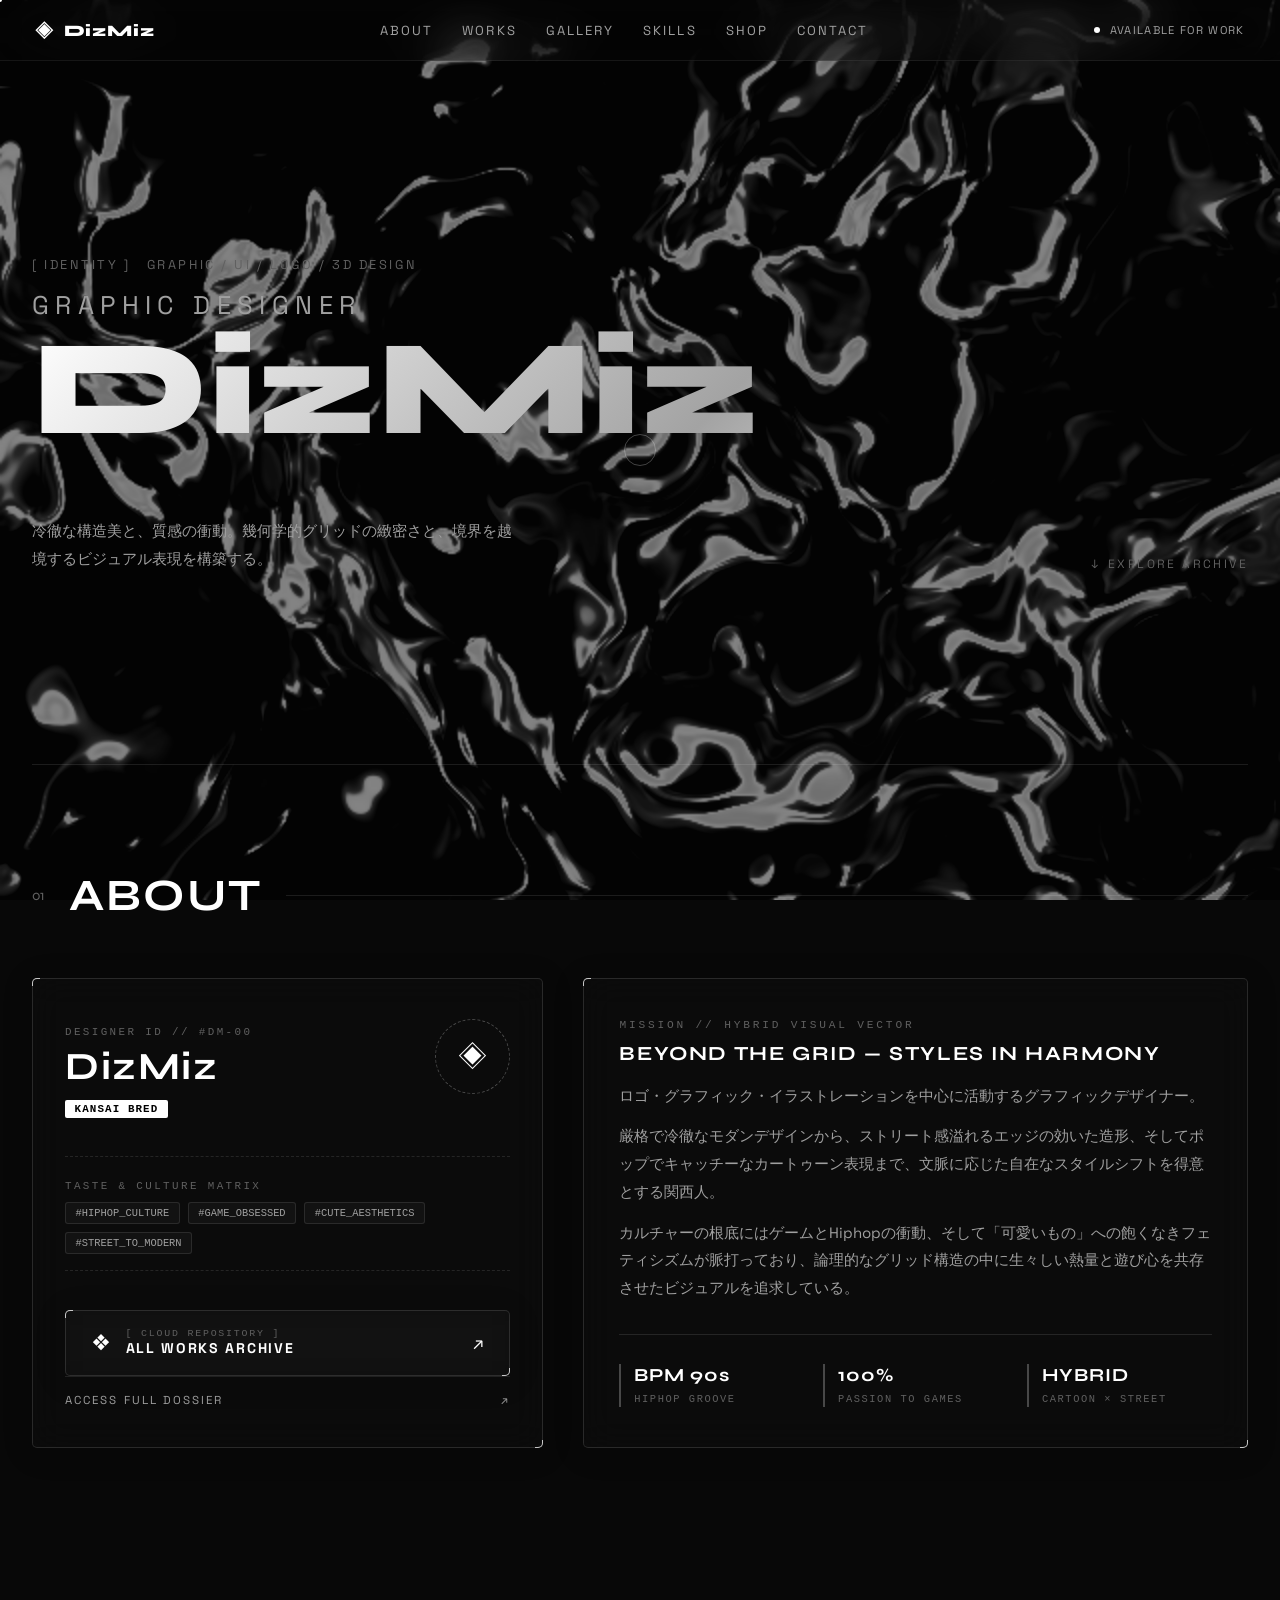
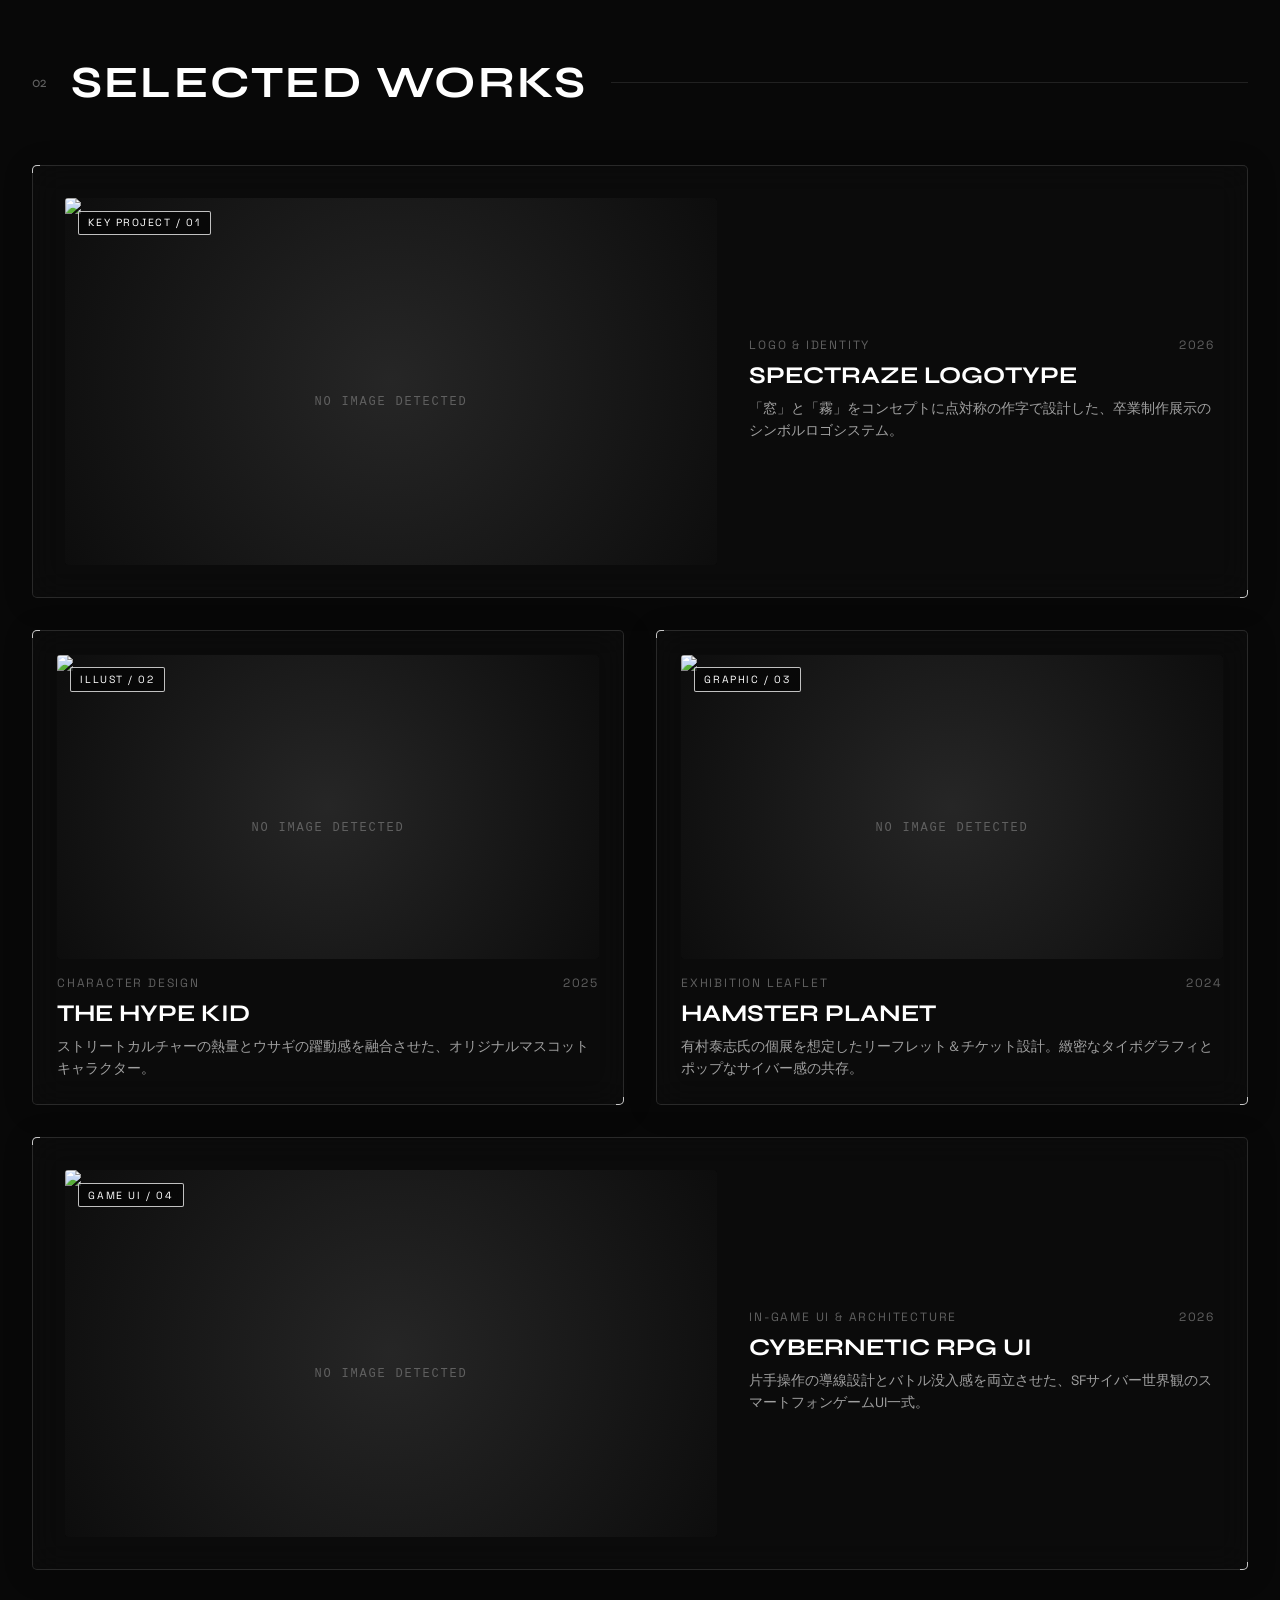
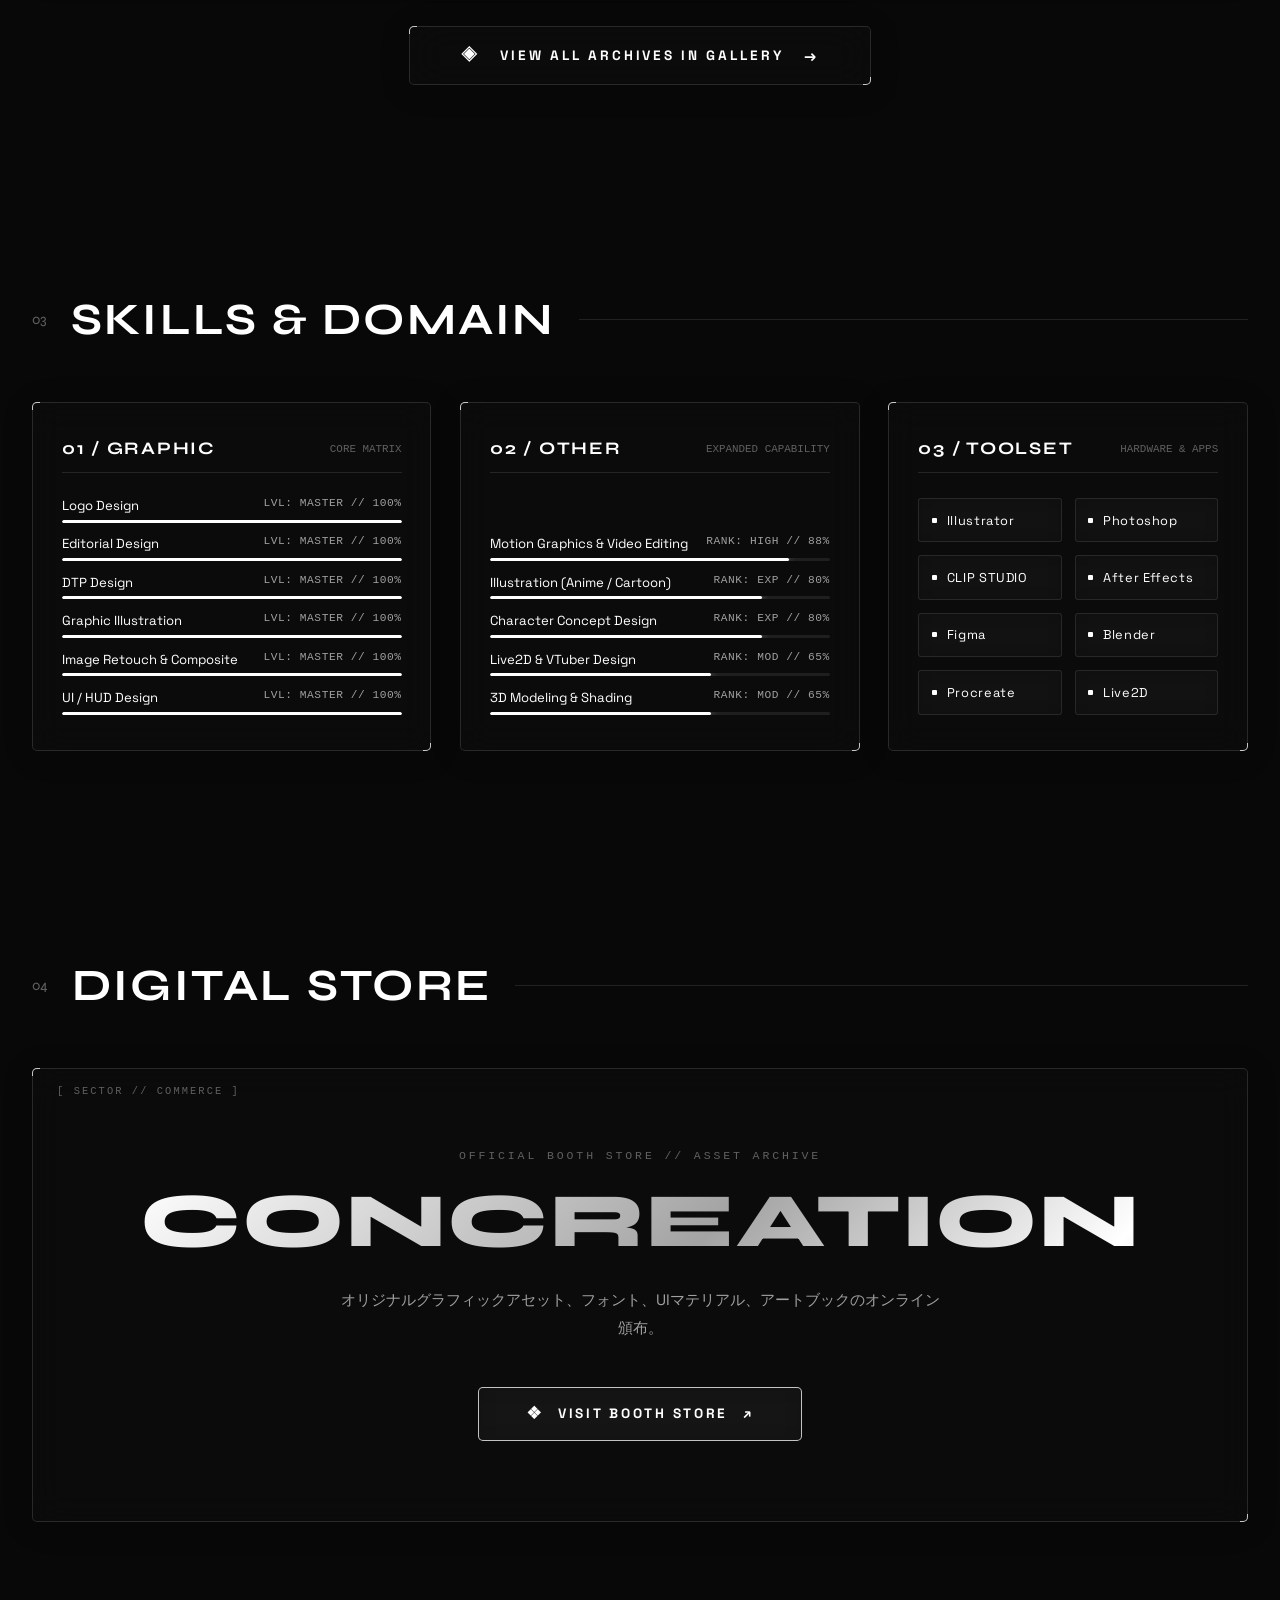
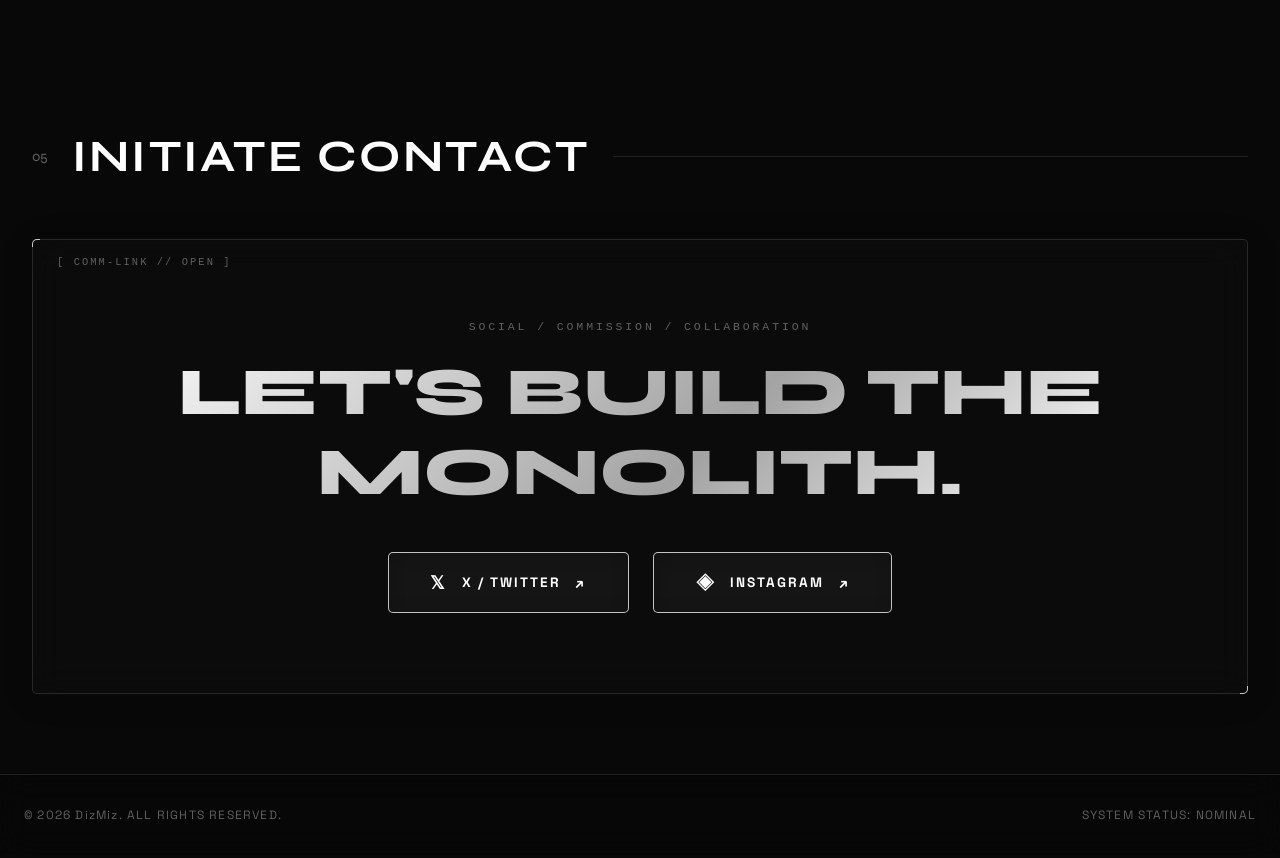
==== commit 4795d715: "Add files via upload" ====
--- a/index.html
+++ b/index.html
@@ -74,7 +74,7 @@
       </div>
 
       <div class="about-grid">
-        <a href="about-detail.html" class="about-hero-box geo-panel transition-link tilt-card" title="Click to view full dossier">
+        <div class="about-hero-box geo-panel tilt-card">
           <div class="about-card-top">
             <div>
               <span class="spec-label">DESIGNER ID // #DM-00</span>
@@ -96,11 +96,24 @@
             </div>
           </div>
 
-          <div class="view-dossier-tag">
-            <span>ACCESS FULL DOSSIER</span>
-            <span>↗</span>
-          </div>
-        </a>
+          <div class="about-actions-group">
+            <a href="https://drive.google.com/drive/folders/12c-AigrCK1MO4eGp5o2kL3qXEwflbsGT?usp=drive_link" target="_blank" rel="noopener noreferrer" class="drive-archive-btn geo-panel">
+              <span class="drive-btn-left">
+                <span class="drive-icon">❖</span>
+                <span class="drive-label">
+                  <span class="drive-sub">[ CLOUD REPOSITORY ]</span>
+                  <span class="drive-main">ALL WORKS ARCHIVE</span>
+                </span>
+              </span>
+              <span class="drive-arrow">↗</span>
+            </a>
+
+            <a href="about-detail.html" class="view-dossier-tag transition-link">
+              <span>ACCESS FULL DOSSIER</span>
+              <span>↗</span>
+            </a>
+          </div>
+        </div>
 
         <div class="about-text-box geo-panel">
           <div>
@@ -156,7 +169,7 @@
               <span class="work-year">2026</span>
             </div>
             <h3 class="work-title">SPECTRAZE LOGOTYPE</h3>
-            <p class="work-desc">「窓」と「霧」をコンセプトに点対称の作字で設計した、卒業制作展示のシンボルロゴシステム[cite: 2]。</p>
+            <p class="work-desc">「窓」と「霧」をコンセプトに点対称の作字で設計した、卒業制作展示のシンボルロゴシステム。</p>
           </div>
         </a>
 
@@ -171,7 +184,7 @@
               <span class="work-year">2025</span>
             </div>
             <h3 class="work-title">THE HYPE KID</h3>
-            <p class="work-desc">ストリートカルチャーの熱量とウサギの躍動感を融合させた、オリジナルマスコットキャラクター[cite: 2]。</p>
+            <p class="work-desc">ストリートカルチャーの熱量とウサギの躍動感を融合させた、オリジナルマスコットキャラクター。</p>
           </div>
         </a>
 
@@ -186,7 +199,7 @@
               <span class="work-year">2024</span>
             </div>
             <h3 class="work-title">HAMSTER PLANET</h3>
-            <p class="work-desc">有村泰志氏の個展を想定したリーフレット＆チケット設計[cite: 2]。緻密なタイポグラフィとポップなサイバー感の共存。</p>
+            <p class="work-desc">有村泰志氏の個展を想定したリーフレット＆チケット設計。緻密なタイポグラフィとポップなサイバー感の共存。</p>
           </div>
         </a>
 
@@ -201,7 +214,7 @@
               <span class="work-year">2026</span>
             </div>
             <h3 class="work-title">CYBERNETIC RPG UI</h3>
-            <p class="work-desc">片手操作の導線設計とバトル没入感を両立させた、SFサイバー世界観のスマートフォンゲームUI一式[cite: 2]。</p>
+            <p class="work-desc">片手操作の導線設計とバトル没入感を両立させた、SFサイバー世界観のスマートフォンゲームUI一式。</p>
           </div>
         </a>
       </div>
--- a/style.css
+++ b/style.css
@@ -10,15 +10,16 @@
 :root {
   --bg-deep: #080808;
   --bg-surface: #101010;
-  --bg-card: rgba(18, 18, 18, 0.75);
-  --border-dim: rgba(255, 255, 255, 0.12);
+  --bg-card: rgba(255, 255, 255, 0.02);
+  --border-dim: rgba(255, 255, 255, 0.1);
   --border-mid: rgba(255, 255, 255, 0.25);
-  --border-bright: rgba(255, 255, 255, 0.85);
+  --border-bright: rgba(255, 255, 255, 0.75);
   --text-pure: #ffffff;
-  --text-muted: #9c9c9c;
+  --text-muted: #a0a0a0;
   --text-dim: #606060;
   --font-display: 'Syne', sans-serif;
   --font-body: 'Space Grotesk', -apple-system, sans-serif;
+  --radius-subtle: 5px; /* ★ 微細な角丸（丸すぎず、尖りすぎない） ★ */
 }
 
 html {
@@ -49,13 +50,13 @@
   height: 100vh;
   z-index: 0;
   pointer-events: none;
-  opacity: 0.45;
-  filter: contrast(130%) brightness(85%);
+  opacity: 0.6;
+  filter: contrast(130%) brightness(95%);
   transition: opacity 0.4s ease, filter 0.4s ease;
 }
 
 body.inverted-mode #bgCanvas {
-  opacity: 0.55;
+  opacity: 0.65;
   filter: contrast(120%) brightness(100%);
 }
 
@@ -92,7 +93,7 @@
 }
 
 /* ==========================================================================
-   METALLIC / CHROME TEXT & GEOMETRIC BORDERS
+   METALLIC TEXT & LIQUID GLASS PANEL (微細角丸 5px)
    ========================================================================== */
 .metallic-text {
   font-family: var(--font-display);
@@ -115,20 +116,25 @@
   100% { background-position: 200% center; }
 }
 
+/* ★ パネル本体に微細な角丸（5px）を適用 ★ */
 .geo-panel {
   position: relative;
-  background: rgba(14, 14, 14, 0.65);
-  backdrop-filter: blur(16px);
-  -webkit-backdrop-filter: blur(16px);
-  border: 1px solid var(--border-dim);
-  transition: border-color 0.3s cubic-bezier(0.16, 1, 0.3, 1), box-shadow 0.3s;
+  background: rgba(255, 255, 255, 0.015) !important;
+  backdrop-filter: blur(16px) saturate(160%);
+  -webkit-backdrop-filter: blur(16px) saturate(160%);
+  border: 1px solid rgba(255, 255, 255, 0.12) !important;
+  border-radius: var(--radius-subtle);
+  box-shadow: 0 4px 30px rgba(0, 0, 0, 0.2);
+  transition: border-color 0.3s cubic-bezier(0.16, 1, 0.3, 1), box-shadow 0.3s, background 0.3s;
 }
 
 .geo-panel:hover {
-  border-color: var(--border-mid);
-  box-shadow: 0 0 30px rgba(255, 255, 255, 0.04);
-}
-
+  background: rgba(255, 255, 255, 0.04) !important;
+  border-color: rgba(255, 255, 255, 0.28) !important;
+  box-shadow: 0 8px 32px rgba(255, 255, 255, 0.04);
+}
+
+/* ★ 四隅の幾何学マーカーも角丸のカーブに沿わせる ★ */
 .geo-panel::before,
 .geo-panel::after {
   content: "";
@@ -141,15 +147,17 @@
 .geo-panel::before {
   top: -1px;
   left: -1px;
-  border-top: 2px solid var(--border-bright);
-  border-left: 2px solid var(--border-bright);
+  border-top: 1.5px solid var(--border-bright);
+  border-left: 1.5px solid var(--border-bright);
+  border-top-left-radius: var(--radius-subtle);
 }
 
 .geo-panel::after {
   bottom: -1px;
   right: -1px;
-  border-bottom: 2px solid var(--border-bright);
-  border-right: 2px solid var(--border-bright);
+  border-bottom: 1.5px solid var(--border-bright);
+  border-right: 1.5px solid var(--border-bright);
+  border-bottom-right-radius: var(--radius-subtle);
 }
 
 .focusable-section {
@@ -162,7 +170,7 @@
 }
 
 /* ==========================================================================
-   LAYOUT & HEADER (磨りガラス仕様)
+   LAYOUT & HEADER
    ========================================================================== */
 .container {
   max-width: 1280px;
@@ -183,9 +191,9 @@
   justify-content: space-between;
   align-items: center;
   z-index: 100;
-  background: rgba(8, 8, 8, 0.45);
-  backdrop-filter: blur(20px) saturate(180%);
-  -webkit-backdrop-filter: blur(20px) saturate(180%);
+  background: rgba(8, 8, 8, 0.25);
+  backdrop-filter: blur(24px) saturate(180%);
+  -webkit-backdrop-filter: blur(24px) saturate(180%);
   border-bottom: 1px solid rgba(255, 255, 255, 0.07);
 }
 
@@ -377,7 +385,6 @@
   text-decoration: none;
   color: inherit;
   cursor: pointer;
-  background: radial-gradient(circle at 10% 20%, rgba(28, 28, 28, 0.7) 0%, rgba(10, 10, 10, 0.8) 100%);
 }
 
 .about-card-top {
@@ -410,6 +417,7 @@
   font-weight: 700;
   letter-spacing: 0.1em;
   margin-top: 0.4rem;
+  border-radius: 2px;
 }
 
 .interactive-hologram {
@@ -453,7 +461,8 @@
   color: var(--text-muted);
   border: 1px solid var(--border-dim);
   padding: 0.25rem 0.6rem;
-  background: rgba(0, 0, 0, 0.4);
+  background: rgba(255, 255, 255, 0.03);
+  border-radius: 3px;
 }
 
 .view-dossier-tag {
@@ -466,9 +475,10 @@
   border-top: 1px solid var(--border-dim);
   padding-top: 1rem;
   transition: color 0.3s;
-}
-
-.about-hero-box:hover .view-dossier-tag {
+  text-decoration: none;
+}
+
+.view-dossier-tag:hover {
   color: var(--text-pure);
 }
 
@@ -560,6 +570,7 @@
   background: #000;
   aspect-ratio: 16 / 9;
   width: 100%;
+  border-radius: 3px;
 }
 
 .work-actual-img,
@@ -586,6 +597,7 @@
   display: block;
   background-color: #111111;
   color: transparent;
+  border-radius: 3px;
 }
 
 img.img-fallback {
@@ -610,12 +622,14 @@
   position: absolute;
   top: 0.8rem;
   left: 0.8rem;
-  background: rgba(0, 0, 0, 0.85);
+  background: rgba(0, 0, 0, 0.6);
+  backdrop-filter: blur(8px);
   border: 1px solid var(--border-bright);
   font-size: 0.65rem;
   padding: 0.3rem 0.6rem;
   letter-spacing: 0.15em;
   z-index: 2;
+  border-radius: 2px;
 }
 
 .work-details {
@@ -664,8 +678,10 @@
   letter-spacing: 0.22em;
   color: var(--text-pure);
   text-decoration: none;
-  background: rgba(10, 10, 10, 0.7);
-  border: 1px solid var(--border-bright);
+  background: rgba(255, 255, 255, 0.02);
+  backdrop-filter: blur(20px);
+  border: 1px solid var(--border-mid);
+  border-radius: var(--radius-subtle);
   transition: all 0.3s cubic-bezier(0.16, 1, 0.3, 1);
   position: relative;
 }
@@ -763,12 +779,14 @@
   background: rgba(255, 255, 255, 0.08);
   position: relative;
   overflow: hidden;
+  border-radius: 2px;
 }
 
 .skill-bar-fill {
   height: 100%;
   background: #ffffff;
   box-shadow: 0 0 8px rgba(255, 255, 255, 0.6);
+  border-radius: 2px;
 }
 
 .tool-grid {
@@ -779,8 +797,10 @@
 
 .tool-chip {
   padding: 0.8rem;
-  background: rgba(0, 0, 0, 0.5);
+  background: rgba(255, 255, 255, 0.02);
+  backdrop-filter: blur(12px);
   border: 1px solid var(--border-dim);
+  border-radius: 3px;
   display: flex;
   align-items: center;
   gap: 0.6rem;
@@ -792,7 +812,7 @@
 
 .tool-chip:hover {
   border-color: #fff;
-  background: rgba(255, 255, 255, 0.05);
+  background: rgba(255, 255, 255, 0.08);
   transform: translateY(-2px);
 }
 
@@ -801,6 +821,7 @@
   height: 5px;
   background: #fff;
   flex-shrink: 0;
+  border-radius: 1px;
 }
 
 /* ==========================================================================
@@ -810,7 +831,6 @@
   padding: 5rem 2.5rem;
   text-align: center;
   position: relative;
-  background: radial-gradient(circle at center, rgba(30, 30, 30, 0.7) 0%, rgba(10, 10, 10, 0.9) 100%);
 }
 
 .shop-corner-grid {
@@ -851,8 +871,10 @@
   display: inline-flex;
   align-items: center;
   gap: 0.9rem;
-  background: #000;
+  background: rgba(255, 255, 255, 0.03);
+  backdrop-filter: blur(16px);
   border: 1px solid var(--border-bright);
+  border-radius: var(--radius-subtle);
   color: #fff;
   padding: 1.1rem 3rem;
   font-family: var(--font-body);
@@ -882,7 +904,6 @@
   padding: 5rem 2.5rem;
   text-align: center;
   position: relative;
-  background: radial-gradient(circle at center, rgba(30, 30, 30, 0.7) 0%, rgba(10, 10, 10, 0.9) 100%);
 }
 
 .contact-sub {
@@ -910,8 +931,10 @@
   display: inline-flex;
   align-items: center;
   gap: 0.9rem;
-  background: #000000;
+  background: rgba(255, 255, 255, 0.03);
+  backdrop-filter: blur(16px);
   border: 1px solid var(--border-bright);
+  border-radius: var(--radius-subtle);
   color: #ffffff;
   padding: 1.1rem 2.6rem;
   font-family: var(--font-body);
@@ -1017,8 +1040,10 @@
 }
 
 .filter-btn {
-  background: #111111;
+  background: rgba(255, 255, 255, 0.02);
+  backdrop-filter: blur(8px);
   border: 1px solid var(--border-dim);
+  border-radius: 3px;
   color: var(--text-muted);
   padding: 0.5rem 1.2rem;
   font-family: var(--font-body);
@@ -1050,6 +1075,7 @@
   text-decoration: none;
   display: block;
   background: #000;
+  border-radius: var(--radius-subtle);
   transition: transform 0.3s cubic-bezier(0.16, 1, 0.3, 1), opacity 0.3s ease;
 }
 
@@ -1069,8 +1095,8 @@
 .block-overlay {
   position: absolute;
   inset: 0;
-  background: rgba(8, 8, 8, 0.85);
-  backdrop-filter: blur(4px);
+  background: rgba(8, 8, 8, 0.75);
+  backdrop-filter: blur(6px);
   display: flex;
   align-items: center;
   justify-content: center;
@@ -1118,7 +1144,7 @@
 }
 
 /* ==========================================================================
-   TIMELINE DETAIL PAGES
+   TIMELINE DETAIL PAGES & ABOUT DOSSIER
    ========================================================================== */
 .work-timeline-list {
   display: flex;
@@ -1148,6 +1174,7 @@
   padding: 0.3rem 0.8rem;
   letter-spacing: 0.15em;
   box-shadow: 0 0 15px rgba(255, 255, 255, 0.4);
+  border-radius: 2px;
 }
 
 .specimen-id {
@@ -1166,13 +1193,23 @@
 .detail-specs-grid {
   display: grid;
   grid-template-columns: 1fr 2fr;
-  gap: 3rem;
+  gap: 2.5rem;
   margin-top: 2rem;
+  align-items: stretch;
 }
 
 .detail-sidebar {
-  padding: 2rem 1.5rem;
-  height: fit-content;
+  padding: 2.2rem 1.8rem;
+  display: flex;
+  flex-direction: column;
+  justify-content: flex-start;
+  background: rgba(255, 255, 255, 0.015) !important;
+}
+
+.detail-body-content {
+  display: flex;
+  flex-direction: column;
+  justify-content: space-between;
 }
 
 .spec-section-title {
@@ -1212,13 +1249,13 @@
 
 .detail-body-content p {
   color: var(--text-muted);
-  line-height: 1.8;
+  line-height: 1.85;
   font-size: 0.92rem;
 }
 
 .showcase-frame {
   position: relative;
-  background: #000;
+  background: transparent;
   padding: 0.8rem;
 }
 
@@ -1227,6 +1264,81 @@
   color: var(--text-dim);
   letter-spacing: 0.15em;
   padding: 0.8rem 0.3rem 0.2rem;
+}
+
+/* Google Drive リンクバー（角丸 5px） */
+.detail-drive-link-bar {
+  margin-top: 2.5rem;
+  padding-top: 1.5rem;
+  border-top: 1px dashed var(--border-dim);
+  display: flex;
+  flex-direction: column;
+  gap: 0.8rem;
+}
+
+.drive-archive-btn {
+  display: flex;
+  justify-content: space-between;
+  align-items: center;
+  padding: 1.1rem 1.6rem;
+  background: rgba(255, 255, 255, 0.02) !important;
+  backdrop-filter: blur(16px);
+  border: 1px solid var(--border-mid);
+  border-radius: var(--radius-subtle);
+  color: var(--text-pure);
+  text-decoration: none;
+  transition: all 0.3s cubic-bezier(0.16, 1, 0.3, 1);
+}
+
+.drive-btn-left {
+  display: flex;
+  align-items: center;
+  gap: 1rem;
+}
+
+.drive-icon {
+  font-size: 1.1rem;
+  color: #ffffff;
+}
+
+.drive-label {
+  display: flex;
+  flex-direction: column;
+  text-align: left;
+}
+
+.drive-sub {
+  font-size: 0.62rem;
+  font-family: monospace;
+  color: var(--text-dim);
+  letter-spacing: 0.18em;
+}
+
+.drive-main {
+  font-size: 0.88rem;
+  font-weight: 700;
+  letter-spacing: 0.12em;
+}
+
+.drive-arrow {
+  font-size: 1.1rem;
+  transition: transform 0.25s ease;
+}
+
+.drive-archive-btn:hover {
+  background: #ffffff !important;
+  color: #000000;
+  transform: translateY(-2px);
+  box-shadow: 0 8px 25px rgba(255, 255, 255, 0.2);
+}
+
+.drive-archive-btn:hover .drive-icon,
+.drive-archive-btn:hover .drive-sub {
+  color: #000000;
+}
+
+.drive-archive-btn:hover .drive-arrow {
+  transform: translate(3px, -3px);
 }
 
 /* ==========================================================================
@@ -1267,6 +1379,7 @@
    OTHER WORKS NAV
    ========================================================================== */
 .other-works-nav {
+  margin-top: 4rem;
   margin-bottom: 5rem;
 }
 
@@ -1291,7 +1404,7 @@
 
 .nav-work-card:hover {
   transform: translateY(-4px);
-  background: rgba(255, 255, 255, 0.05);
+  background: rgba(255, 255, 255, 0.06);
 }
 
 .nav-dir {
@@ -1320,7 +1433,8 @@
    ========================================================================== */
 .about-id-large {
   padding: 2.5rem 2rem;
-  background: radial-gradient(circle at 10% 20%, #1c1c1c 0%, #0c0c0c 100%);
+  background: rgba(255, 255, 255, 0.015) !important;
+  backdrop-filter: blur(16px);
   margin-bottom: 3.5rem;
 }
 
@@ -1409,21 +1523,21 @@
 body.inverted-mode {
   --bg-deep: #f2f2f4;
   --bg-surface: #e5e5e7;
-  --bg-card: rgba(255, 255, 255, 0.75);
-  --border-dim: rgba(0, 0, 0, 0.12);
-  --border-mid: rgba(0, 0, 0, 0.25);
-  --border-bright: rgba(0, 0, 0, 0.85);
+  --bg-card: rgba(255, 255, 255, 0.35);
+  --border-dim: rgba(0, 0, 0, 0.08);
+  --border-mid: rgba(0, 0, 0, 0.2);
+  --border-bright: rgba(0, 0, 0, 0.7);
   --text-pure: #000000;
-  --text-muted: #636366;
-  --text-dim: #aeaeb2;
+  --text-muted: #555555;
+  --text-dim: #999999;
   background-color: var(--bg-deep);
   color: var(--text-pure);
   transition: background-color 0.4s ease, color 0.4s ease;
 }
 
 body.inverted-mode .site-header {
-  background: rgba(242, 242, 244, 0.55);
-  border-bottom: 1px solid rgba(0, 0, 0, 0.08);
+  background: rgba(242, 242, 244, 0.4);
+  border-bottom: 1px solid rgba(0, 0, 0, 0.06);
 }
 
 body.inverted-mode .site-footer {
@@ -1442,29 +1556,25 @@
 body.inverted-mode .cursor-ring { border-color: #8e8e93; }
 body.inverted-mode .click-ripple { border-color: rgba(0, 0, 0, 0.4); }
 
-body.inverted-mode .about-hero-box,
-body.inverted-mode .contact-box,
-body.inverted-mode .shop-box {
-  background: radial-gradient(circle at center, rgba(255, 255, 255, 0.8) 0%, rgba(230, 230, 230, 0.8) 100%);
-}
-
 body.inverted-mode .sns-btn,
 body.inverted-mode .shop-booth-btn,
-body.inverted-mode .works-more-btn {
-  background: #ffffff;
+body.inverted-mode .works-more-btn,
+body.inverted-mode .drive-archive-btn {
+  background: rgba(255, 255, 255, 0.5) !important;
   color: #000000;
   border-color: #000000;
 }
 
 body.inverted-mode .sns-btn:hover,
 body.inverted-mode .shop-booth-btn:hover,
-body.inverted-mode .works-more-btn:hover {
-  background: #000000;
+body.inverted-mode .works-more-btn:hover,
+body.inverted-mode .drive-archive-btn:hover {
+  background: #000000 !important;
   color: #ffffff;
 }
 
 body.inverted-mode .tool-chip {
-  background: rgba(255, 255, 255, 0.6);
+  background: rgba(255, 255, 255, 0.4);
   border-color: var(--border-dim);
   color: #000;
 }
@@ -1488,15 +1598,16 @@
   bottom: 1.5rem;
   right: 1.5rem;
   width: min(450px, calc(100vw - 3rem));
-  background: rgba(10, 10, 10, 0.96);
+  background: rgba(10, 10, 10, 0.85);
   border: 1px solid var(--border-bright);
   box-shadow: 0 10px 40px rgba(0, 0, 0, 0.85);
-  backdrop-filter: blur(16px);
+  backdrop-filter: blur(24px);
   z-index: 10001;
   font-family: monospace;
   font-size: 0.8rem;
   display: none;
   flex-direction: column;
+  border-radius: var(--radius-subtle);
 }
 
 .secret-terminal.open { display: flex; }
@@ -1506,11 +1617,13 @@
   justify-content: space-between;
   align-items: center;
   padding: 0.6rem 1rem;
-  background: #1c1c1c;
+  background: rgba(28, 28, 28, 0.6);
   border-bottom: 1px solid var(--border-dim);
   color: var(--text-muted);
   font-size: 0.7rem;
   letter-spacing: 0.1em;
+  border-top-left-radius: var(--radius-subtle);
+  border-top-right-radius: var(--radius-subtle);
 }
 
 .terminal-close {
@@ -1536,7 +1649,7 @@
 }
 
 .term-action-btn {
-  background: #222;
+  background: rgba(34, 34, 34, 0.6);
   border: 1px solid var(--border-mid);
   color: #fff;
   font-size: 0.7rem;
@@ -1544,6 +1657,7 @@
   cursor: pointer;
   font-family: monospace;
   transition: background 0.2s;
+  border-radius: 3px;
 }
 
 .term-action-btn:hover { background: #444; }
@@ -1564,7 +1678,8 @@
   font-size: 0.75rem;
   color: var(--text-dim);
   letter-spacing: 0.1em;
-  background: #080808;
+  background: rgba(8, 8, 8, 0.3);
+  backdrop-filter: blur(16px);
   position: relative;
   z-index: 2;
 }
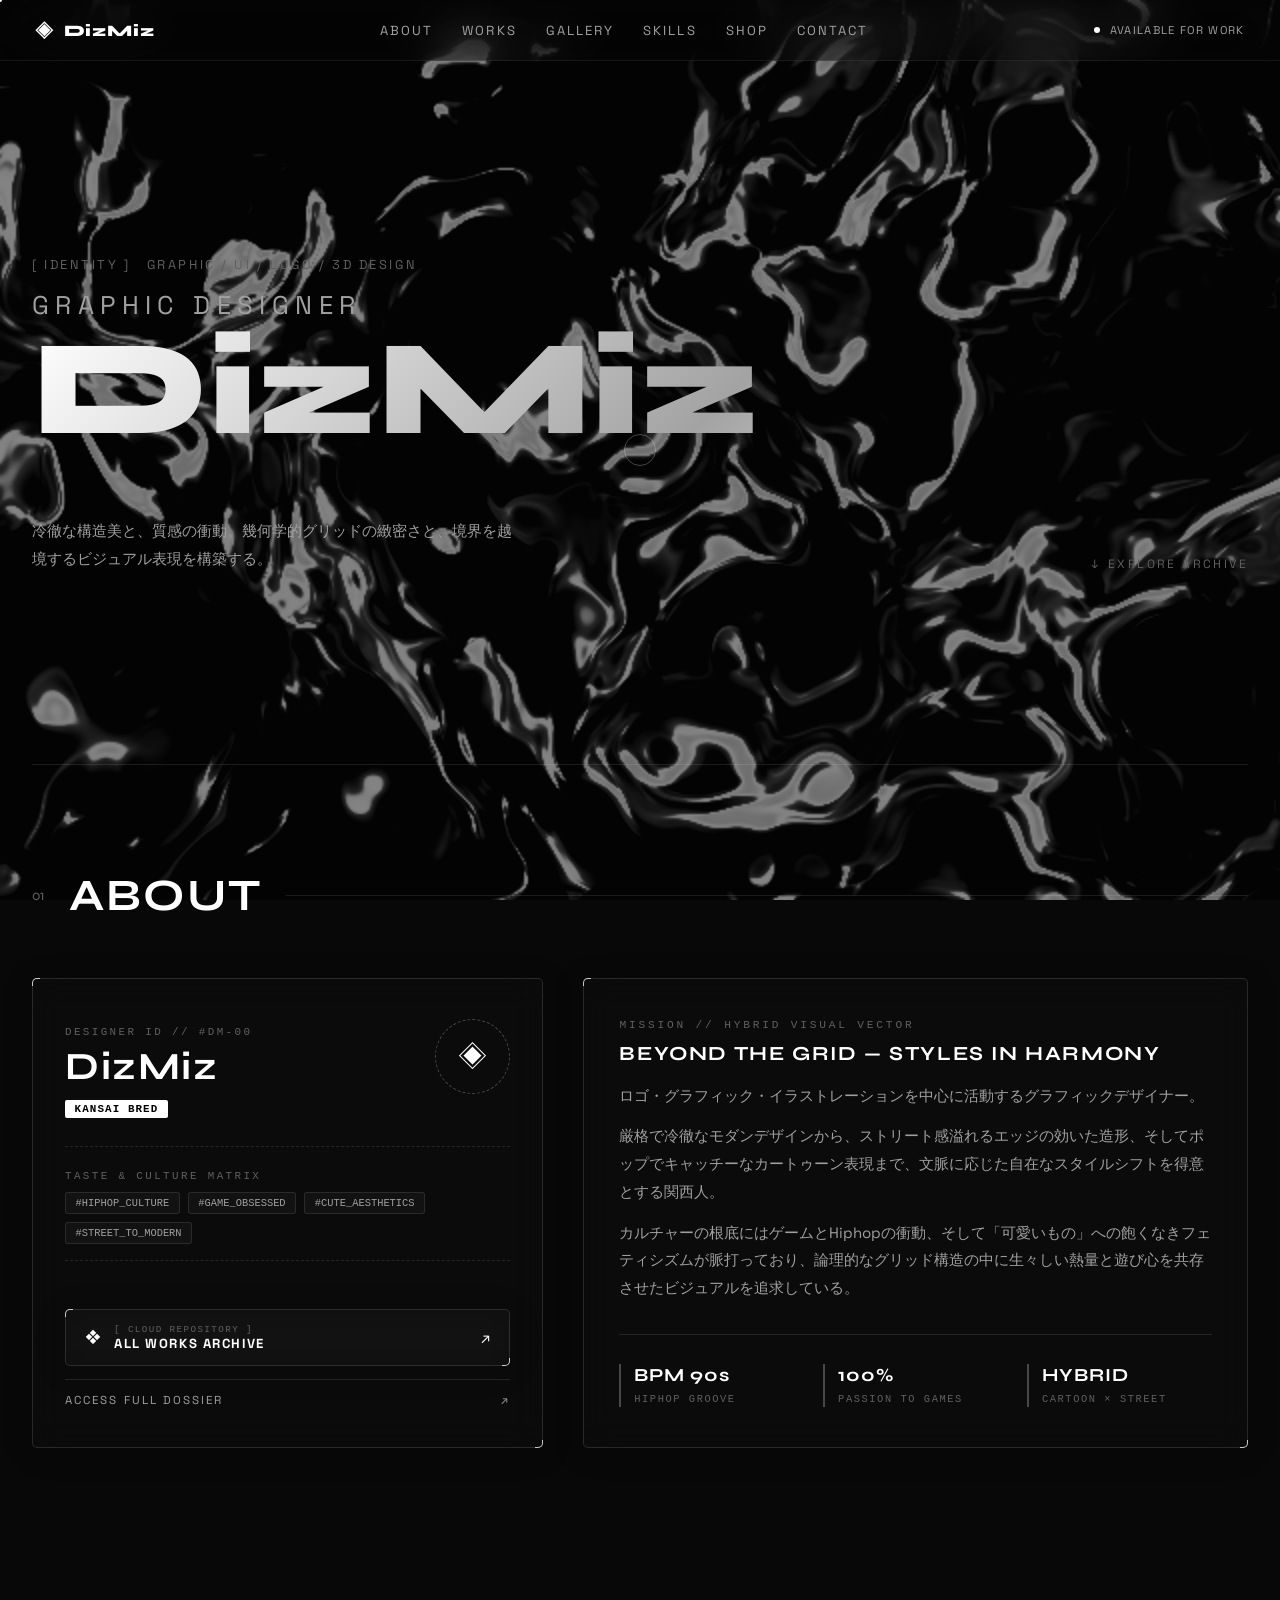
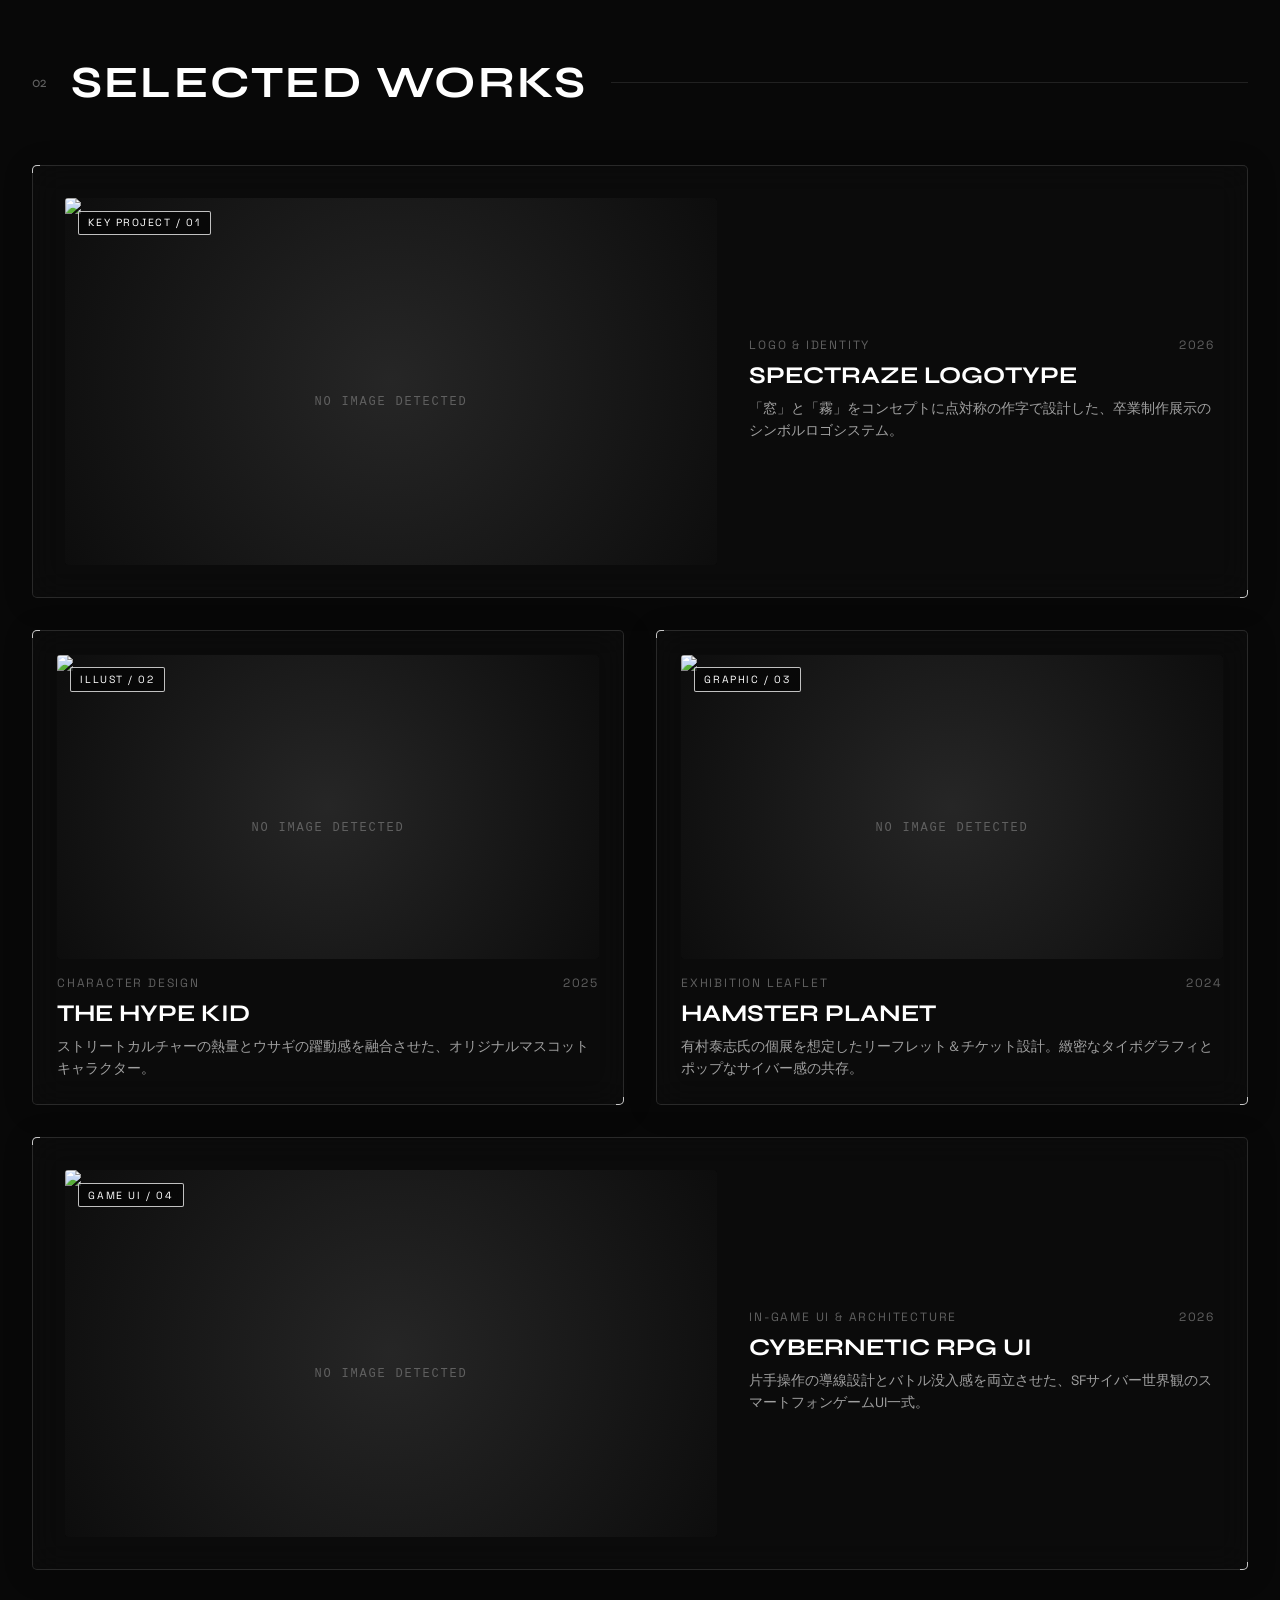
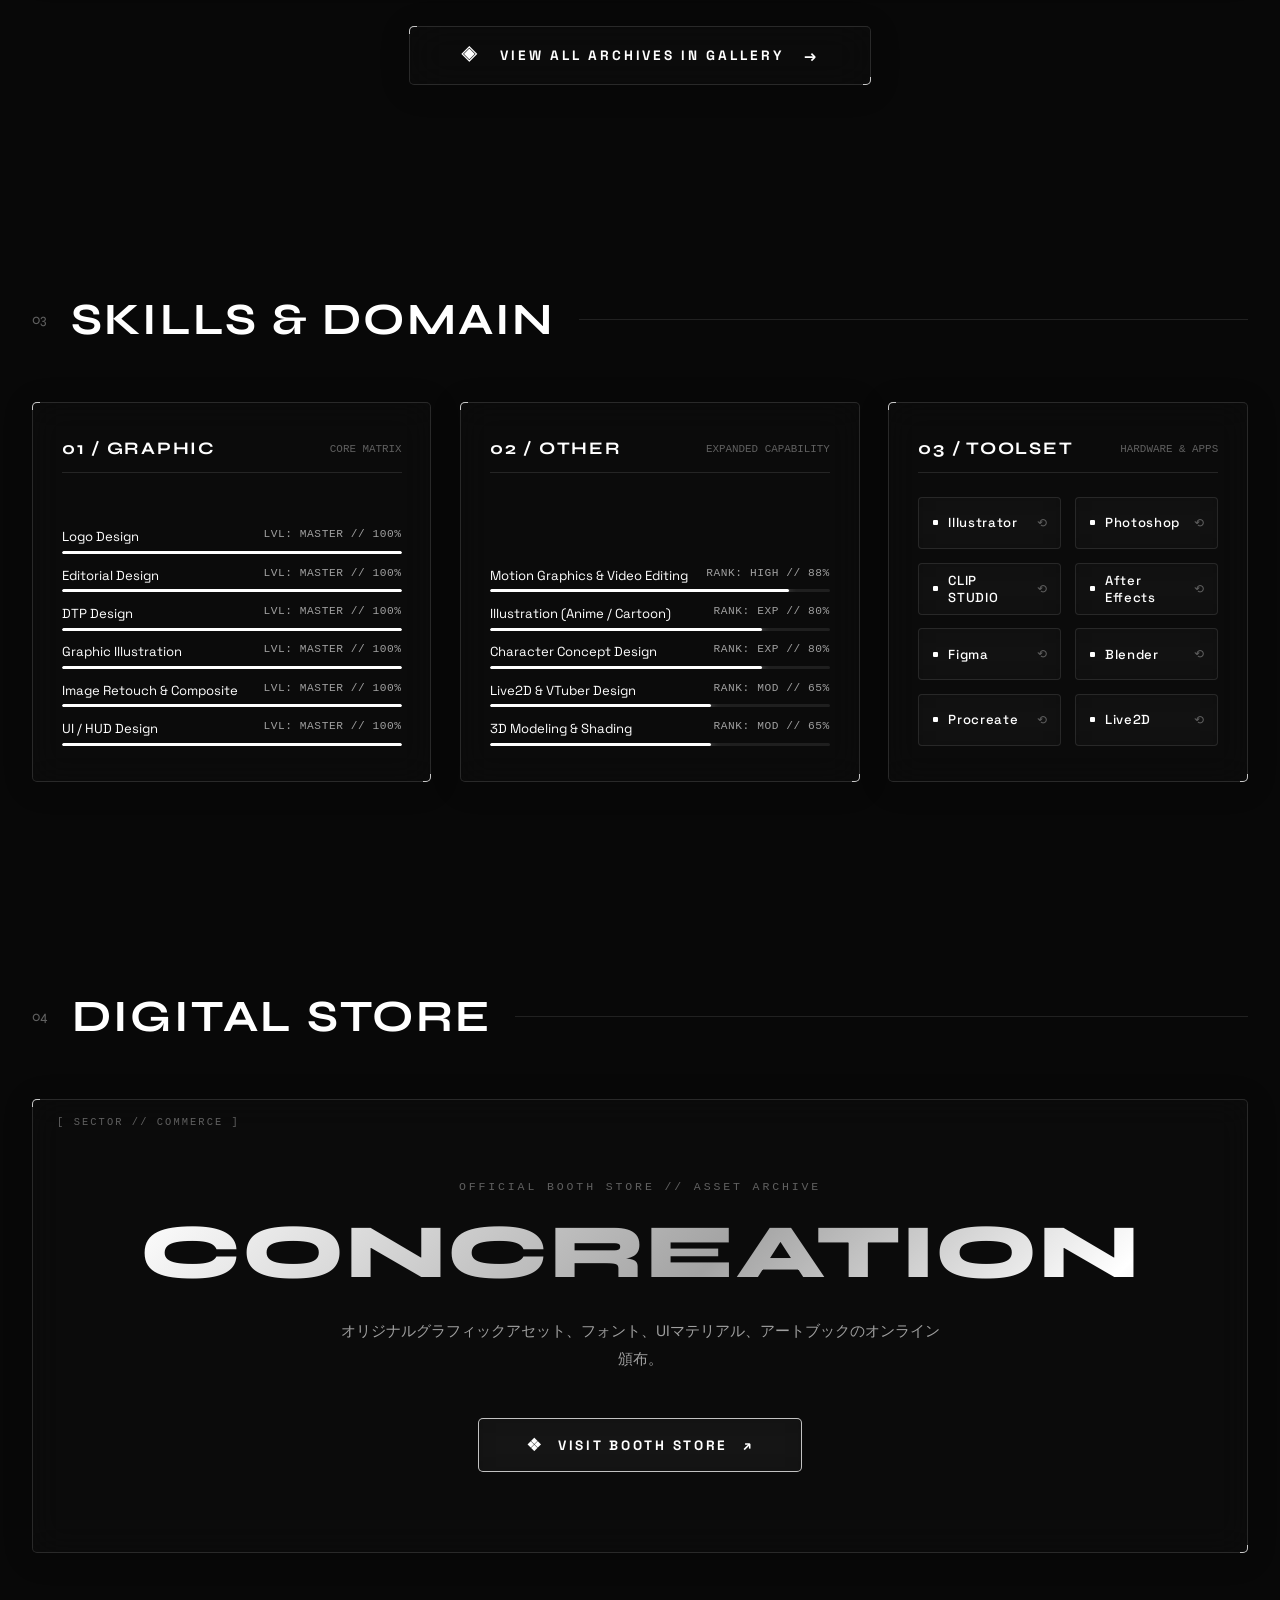
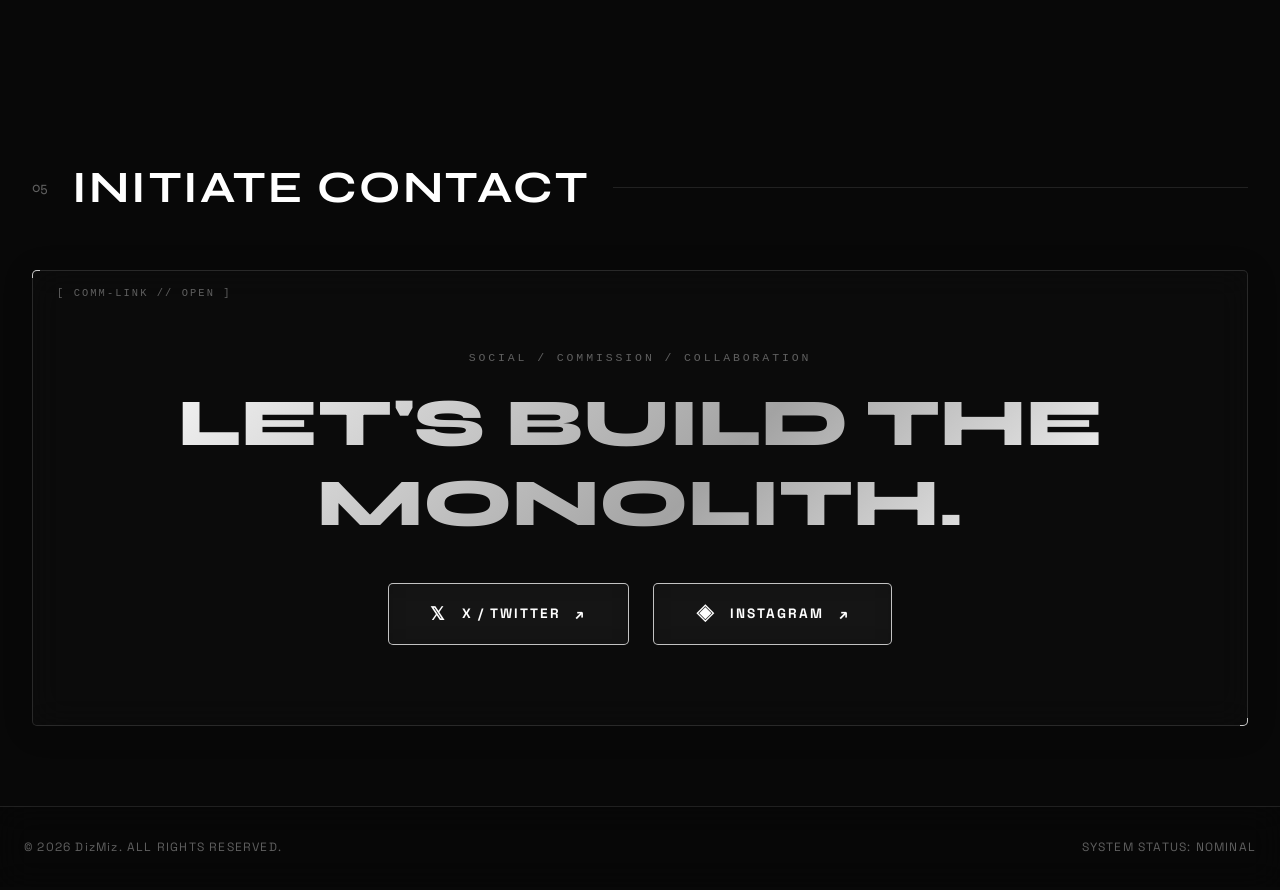
==== commit 0d0c8137: "Add files via upload" ====
--- a/index.html
+++ b/index.html
@@ -304,14 +304,133 @@
             <span class="skill-cat-id">HARDWARE & APPS</span>
           </div>
           <div class="tool-grid">
-            <div class="tool-chip"><span class="tool-dot"></span><span>Illustrator</span></div>
-            <div class="tool-chip"><span class="tool-dot"></span><span>Photoshop</span></div>
-            <div class="tool-chip"><span class="tool-dot"></span><span>CLIP STUDIO</span></div>
-            <div class="tool-chip"><span class="tool-dot"></span><span>After Effects</span></div>
-            <div class="tool-chip"><span class="tool-dot"></span><span>Figma</span></div>
-            <div class="tool-chip"><span class="tool-dot"></span><span>Blender</span></div>
-            <div class="tool-chip"><span class="tool-dot"></span><span>Procreate</span></div>
-            <div class="tool-chip"><span class="tool-dot"></span><span>Live2D</span></div>
+            <div class="tool-flip-card" tabindex="0">
+              <div class="tool-flip-inner">
+                <div class="tool-card-front">
+                  <span class="tool-dot"></span>
+                  <span class="tool-name">Illustrator</span>
+                  <span class="flip-hint">⟲</span>
+                </div>
+                <div class="tool-card-back">
+                  <div class="tool-back-header">
+                    <span class="tool-back-rank">MASTER // 100%</span>
+                  </div>
+                  <p class="tool-back-desc">ベクター作字・ロゴ・DTPまで完全掌握</p>
+                </div>
+              </div>
+            </div>
+
+            <div class="tool-flip-card" tabindex="0">
+              <div class="tool-flip-inner">
+                <div class="tool-card-front">
+                  <span class="tool-dot"></span>
+                  <span class="tool-name">Photoshop</span>
+                  <span class="flip-hint">⟲</span>
+                </div>
+                <div class="tool-card-back">
+                  <div class="tool-back-header">
+                    <span class="tool-back-rank">MASTER // 100%</span>
+                  </div>
+                  <p class="tool-back-desc">合成・質感レタッチ・テクスチャ制作</p>
+                </div>
+              </div>
+            </div>
+
+            <div class="tool-flip-card" tabindex="0">
+              <div class="tool-flip-inner">
+                <div class="tool-card-front">
+                  <span class="tool-dot"></span>
+                  <span class="tool-name">CLIP STUDIO</span>
+                  <span class="flip-hint">⟲</span>
+                </div>
+                <div class="tool-card-back">
+                  <div class="tool-back-header">
+                    <span class="tool-back-rank">HIGH // 90%</span>
+                  </div>
+                  <p class="tool-back-desc">キャラデザ・線画・ストリートイラスト</p>
+                </div>
+              </div>
+            </div>
+
+            <div class="tool-flip-card" tabindex="0">
+              <div class="tool-flip-inner">
+                <div class="tool-card-front">
+                  <span class="tool-dot"></span>
+                  <span class="tool-name">After Effects</span>
+                  <span class="flip-hint">⟲</span>
+                </div>
+                <div class="tool-card-back">
+                  <div class="tool-back-header">
+                    <span class="tool-back-rank">HIGH // 85%</span>
+                  </div>
+                  <p class="tool-back-desc">モーショングラフィックス・映像編集</p>
+                </div>
+              </div>
+            </div>
+
+            <div class="tool-flip-card" tabindex="0">
+              <div class="tool-flip-inner">
+                <div class="tool-card-front">
+                  <span class="tool-dot"></span>
+                  <span class="tool-name">Figma</span>
+                  <span class="flip-hint">⟲</span>
+                </div>
+                <div class="tool-card-back">
+                  <div class="tool-back-header">
+                    <span class="tool-back-rank">ADV // 85%</span>
+                  </div>
+                  <p class="tool-back-desc">UI設計・プロトタイプ・コンポーネント化</p>
+                </div>
+              </div>
+            </div>
+
+            <div class="tool-flip-card" tabindex="0">
+              <div class="tool-flip-inner">
+                <div class="tool-card-front">
+                  <span class="tool-dot"></span>
+                  <span class="tool-name">Blender</span>
+                  <span class="flip-hint">⟲</span>
+                </div>
+                <div class="tool-card-back">
+                  <div class="tool-back-header">
+                    <span class="tool-back-rank">MID // 65%</span>
+                  </div>
+                  <p class="tool-back-desc">ハードサーフェスモデリング・金属質感</p>
+                </div>
+              </div>
+            </div>
+
+            <div class="tool-flip-card" tabindex="0">
+              <div class="tool-flip-inner">
+                <div class="tool-card-front">
+                  <span class="tool-dot"></span>
+                  <span class="tool-name">Procreate</span>
+                  <span class="flip-hint">⟲</span>
+                </div>
+                <div class="tool-card-back">
+                  <div class="tool-back-header">
+                    <span class="tool-back-rank">ADV // 80%</span>
+                  </div>
+                  <p class="tool-back-desc">直感的なラフスケッチ・アイデア出し</p>
+                </div>
+              </div>
+            </div>
+
+            <div class="tool-flip-card" tabindex="0">
+              <div class="tool-flip-inner">
+                <div class="tool-card-front">
+                  <span class="tool-dot"></span>
+                  <span class="tool-name">Live2D</span>
+                  <span class="flip-hint">⟲</span>
+                </div>
+                <div class="tool-card-back">
+                  <div class="tool-back-header">
+                    <span class="tool-back-rank">MID // 65%</span>
+                  </div>
+                  <p class="tool-back-desc">VTuberパーツ分けモデリング・表情差分</p>
+                </div>
+              </div>
+            </div>
           </div>
         </div>
       </div>
--- a/style.css
+++ b/style.css
@@ -19,7 +19,7 @@
   --text-dim: #606060;
   --font-display: 'Syne', sans-serif;
   --font-body: 'Space Grotesk', -apple-system, sans-serif;
-  --radius-subtle: 5px; /* ★ 微細な角丸（丸すぎず、尖りすぎない） ★ */
+  --radius-subtle: 5px;
 }
 
 html {
@@ -93,7 +93,7 @@
 }
 
 /* ==========================================================================
-   METALLIC TEXT & LIQUID GLASS PANEL (微細角丸 5px)
+   METALLIC TEXT & LIQUID GLASS PANEL
    ========================================================================== */
 .metallic-text {
   font-family: var(--font-display);
@@ -116,7 +116,6 @@
   100% { background-position: 200% center; }
 }
 
-/* ★ パネル本体に微細な角丸（5px）を適用 ★ */
 .geo-panel {
   position: relative;
   background: rgba(255, 255, 255, 0.015) !important;
@@ -134,7 +133,6 @@
   box-shadow: 0 8px 32px rgba(255, 255, 255, 0.04);
 }
 
-/* ★ 四隅の幾何学マーカーも角丸のカーブに沿わせる ★ */
 .geo-panel::before,
 .geo-panel::after {
   content: "";
@@ -465,6 +463,77 @@
   border-radius: 3px;
 }
 
+.about-actions-group {
+  display: flex;
+  flex-direction: column;
+  gap: 0.8rem;
+  margin-top: 1.2rem;
+}
+
+.drive-archive-btn {
+  display: flex;
+  justify-content: space-between;
+  align-items: center;
+  padding: 0.85rem 1.2rem;
+  background: rgba(255, 255, 255, 0.02) !important;
+  border: 1px solid var(--border-bright);
+  border-radius: var(--radius-subtle);
+  color: var(--text-pure);
+  text-decoration: none;
+  transition: all 0.3s cubic-bezier(0.16, 1, 0.3, 1);
+}
+
+.drive-btn-left {
+  display: flex;
+  align-items: center;
+  gap: 0.8rem;
+}
+
+.drive-icon {
+  font-size: 1rem;
+  color: #ffffff;
+}
+
+.drive-label {
+  display: flex;
+  flex-direction: column;
+  text-align: left;
+}
+
+.drive-sub {
+  font-size: 0.58rem;
+  font-family: monospace;
+  color: var(--text-dim);
+  letter-spacing: 0.15em;
+}
+
+.drive-main {
+  font-size: 0.82rem;
+  font-weight: 700;
+  letter-spacing: 0.12em;
+}
+
+.drive-arrow {
+  font-size: 0.95rem;
+  transition: transform 0.25s ease;
+}
+
+.drive-archive-btn:hover {
+  background: #ffffff !important;
+  color: #000000;
+  transform: translateY(-2px);
+  box-shadow: 0 6px 20px rgba(255, 255, 255, 0.15);
+}
+
+.drive-archive-btn:hover .drive-icon,
+.drive-archive-btn:hover .drive-sub {
+  color: #000000;
+}
+
+.drive-archive-btn:hover .drive-arrow {
+  transform: translate(2px, -2px);
+}
+
 .view-dossier-tag {
   display: flex;
   justify-content: space-between;
@@ -473,7 +542,7 @@
   letter-spacing: 0.18em;
   color: var(--text-muted);
   border-top: 1px solid var(--border-dim);
-  padding-top: 1rem;
+  padding-top: 0.8rem;
   transition: color 0.3s;
   text-decoration: none;
 }
@@ -707,7 +776,7 @@
 }
 
 /* ==========================================================================
-   SKILLS SECTION
+   SKILLS SECTION & 3D FLIP TOOLSET
    ========================================================================== */
 .skills-grid {
   display: grid;
@@ -792,28 +861,75 @@
 .tool-grid {
   display: grid;
   grid-template-columns: repeat(2, 1fr);
-  gap: 0.8rem;
-}
-
-.tool-chip {
-  padding: 0.8rem;
+  gap: 0.85rem;
+}
+
+.tool-flip-card {
+  perspective: 1000px;
+  cursor: pointer;
+  height: 52px;
+  user-select: none;
+}
+
+.tool-flip-inner {
+  position: relative;
+  width: 100%;
+  height: 100%;
+  text-align: left;
+  transition: transform 0.5s cubic-bezier(0.16, 1, 0.3, 1);
+  transform-style: preserve-3d;
+}
+
+.tool-flip-card.is-flipped .tool-flip-inner {
+  transform: rotateY(180deg);
+}
+
+.tool-card-front,
+.tool-card-back {
+  position: absolute;
+  inset: 0;
+  width: 100%;
+  height: 100%;
+  -webkit-backface-visibility: hidden;
+  backface-visibility: hidden;
+  border-radius: 4px;
+  display: flex;
+  align-items: center;
+  padding: 0 0.85rem;
+  border: 1px solid var(--border-dim);
+  backdrop-filter: blur(16px);
+  -webkit-backdrop-filter: blur(16px);
+  transition: border-color 0.25s ease, background 0.25s ease;
+}
+
+.tool-card-front {
   background: rgba(255, 255, 255, 0.02);
-  backdrop-filter: blur(12px);
-  border: 1px solid var(--border-dim);
-  border-radius: 3px;
-  display: flex;
-  align-items: center;
-  gap: 0.6rem;
-  font-size: 0.8rem;
+  justify-content: flex-start;
+  gap: 0.65rem;
+}
+
+.tool-flip-card:hover .tool-card-front {
+  border-color: rgba(255, 255, 255, 0.3);
+  background: rgba(255, 255, 255, 0.06);
+}
+
+.tool-name {
+  font-size: 0.82rem;
+  font-weight: 500;
   color: var(--text-pure);
   letter-spacing: 0.05em;
-  transition: all 0.25s ease;
-}
-
-.tool-chip:hover {
-  border-color: #fff;
-  background: rgba(255, 255, 255, 0.08);
-  transform: translateY(-2px);
+  flex-grow: 1;
+}
+
+.flip-hint {
+  font-size: 0.75rem;
+  color: var(--text-dim);
+  transition: transform 0.3s ease, color 0.3s ease;
+}
+
+.tool-flip-card:hover .flip-hint {
+  color: #ffffff;
+  transform: rotate(45deg);
 }
 
 .tool-dot {
@@ -822,6 +938,42 @@
   background: #fff;
   flex-shrink: 0;
   border-radius: 1px;
+}
+
+.tool-card-back {
+  background: rgba(18, 18, 18, 0.85);
+  border-color: var(--border-bright);
+  transform: rotateY(180deg);
+  flex-direction: column;
+  justify-content: center;
+  align-items: flex-start;
+  padding: 0.5rem 0.85rem;
+  box-shadow: 0 0 20px rgba(255, 255, 255, 0.08);
+}
+
+.tool-back-header {
+  width: 100%;
+  display: flex;
+  justify-content: space-between;
+  margin-bottom: 0.2rem;
+}
+
+.tool-back-rank {
+  font-size: 0.65rem;
+  font-family: monospace;
+  color: #ffffff;
+  font-weight: 700;
+  letter-spacing: 0.08em;
+}
+
+.tool-back-desc {
+  font-size: 0.64rem;
+  color: var(--text-muted);
+  line-height: 1.25;
+  white-space: nowrap;
+  overflow: hidden;
+  text-overflow: ellipsis;
+  width: 100%;
 }
 
 /* ==========================================================================
@@ -1266,7 +1418,6 @@
   padding: 0.8rem 0.3rem 0.2rem;
 }
 
-/* Google Drive リンクバー（角丸 5px） */
 .detail-drive-link-bar {
   margin-top: 2.5rem;
   padding-top: 1.5rem;
@@ -1274,71 +1425,6 @@
   display: flex;
   flex-direction: column;
   gap: 0.8rem;
-}
-
-.drive-archive-btn {
-  display: flex;
-  justify-content: space-between;
-  align-items: center;
-  padding: 1.1rem 1.6rem;
-  background: rgba(255, 255, 255, 0.02) !important;
-  backdrop-filter: blur(16px);
-  border: 1px solid var(--border-mid);
-  border-radius: var(--radius-subtle);
-  color: var(--text-pure);
-  text-decoration: none;
-  transition: all 0.3s cubic-bezier(0.16, 1, 0.3, 1);
-}
-
-.drive-btn-left {
-  display: flex;
-  align-items: center;
-  gap: 1rem;
-}
-
-.drive-icon {
-  font-size: 1.1rem;
-  color: #ffffff;
-}
-
-.drive-label {
-  display: flex;
-  flex-direction: column;
-  text-align: left;
-}
-
-.drive-sub {
-  font-size: 0.62rem;
-  font-family: monospace;
-  color: var(--text-dim);
-  letter-spacing: 0.18em;
-}
-
-.drive-main {
-  font-size: 0.88rem;
-  font-weight: 700;
-  letter-spacing: 0.12em;
-}
-
-.drive-arrow {
-  font-size: 1.1rem;
-  transition: transform 0.25s ease;
-}
-
-.drive-archive-btn:hover {
-  background: #ffffff !important;
-  color: #000000;
-  transform: translateY(-2px);
-  box-shadow: 0 8px 25px rgba(255, 255, 255, 0.2);
-}
-
-.drive-archive-btn:hover .drive-icon,
-.drive-archive-btn:hover .drive-sub {
-  color: #000000;
-}
-
-.drive-archive-btn:hover .drive-arrow {
-  transform: translate(3px, -3px);
 }
 
 /* ==========================================================================
@@ -1573,10 +1659,18 @@
   color: #ffffff;
 }
 
-body.inverted-mode .tool-chip {
-  background: rgba(255, 255, 255, 0.4);
+body.inverted-mode .tool-card-front {
+  background: rgba(0, 0, 0, 0.03);
   border-color: var(--border-dim);
-  color: #000;
+}
+
+body.inverted-mode .tool-card-back {
+  background: rgba(240, 240, 240, 0.95);
+  border-color: #000000;
+}
+
+body.inverted-mode .tool-back-rank {
+  color: #000000;
 }
 
 body.inverted-mode .tool-dot { background: #000; }
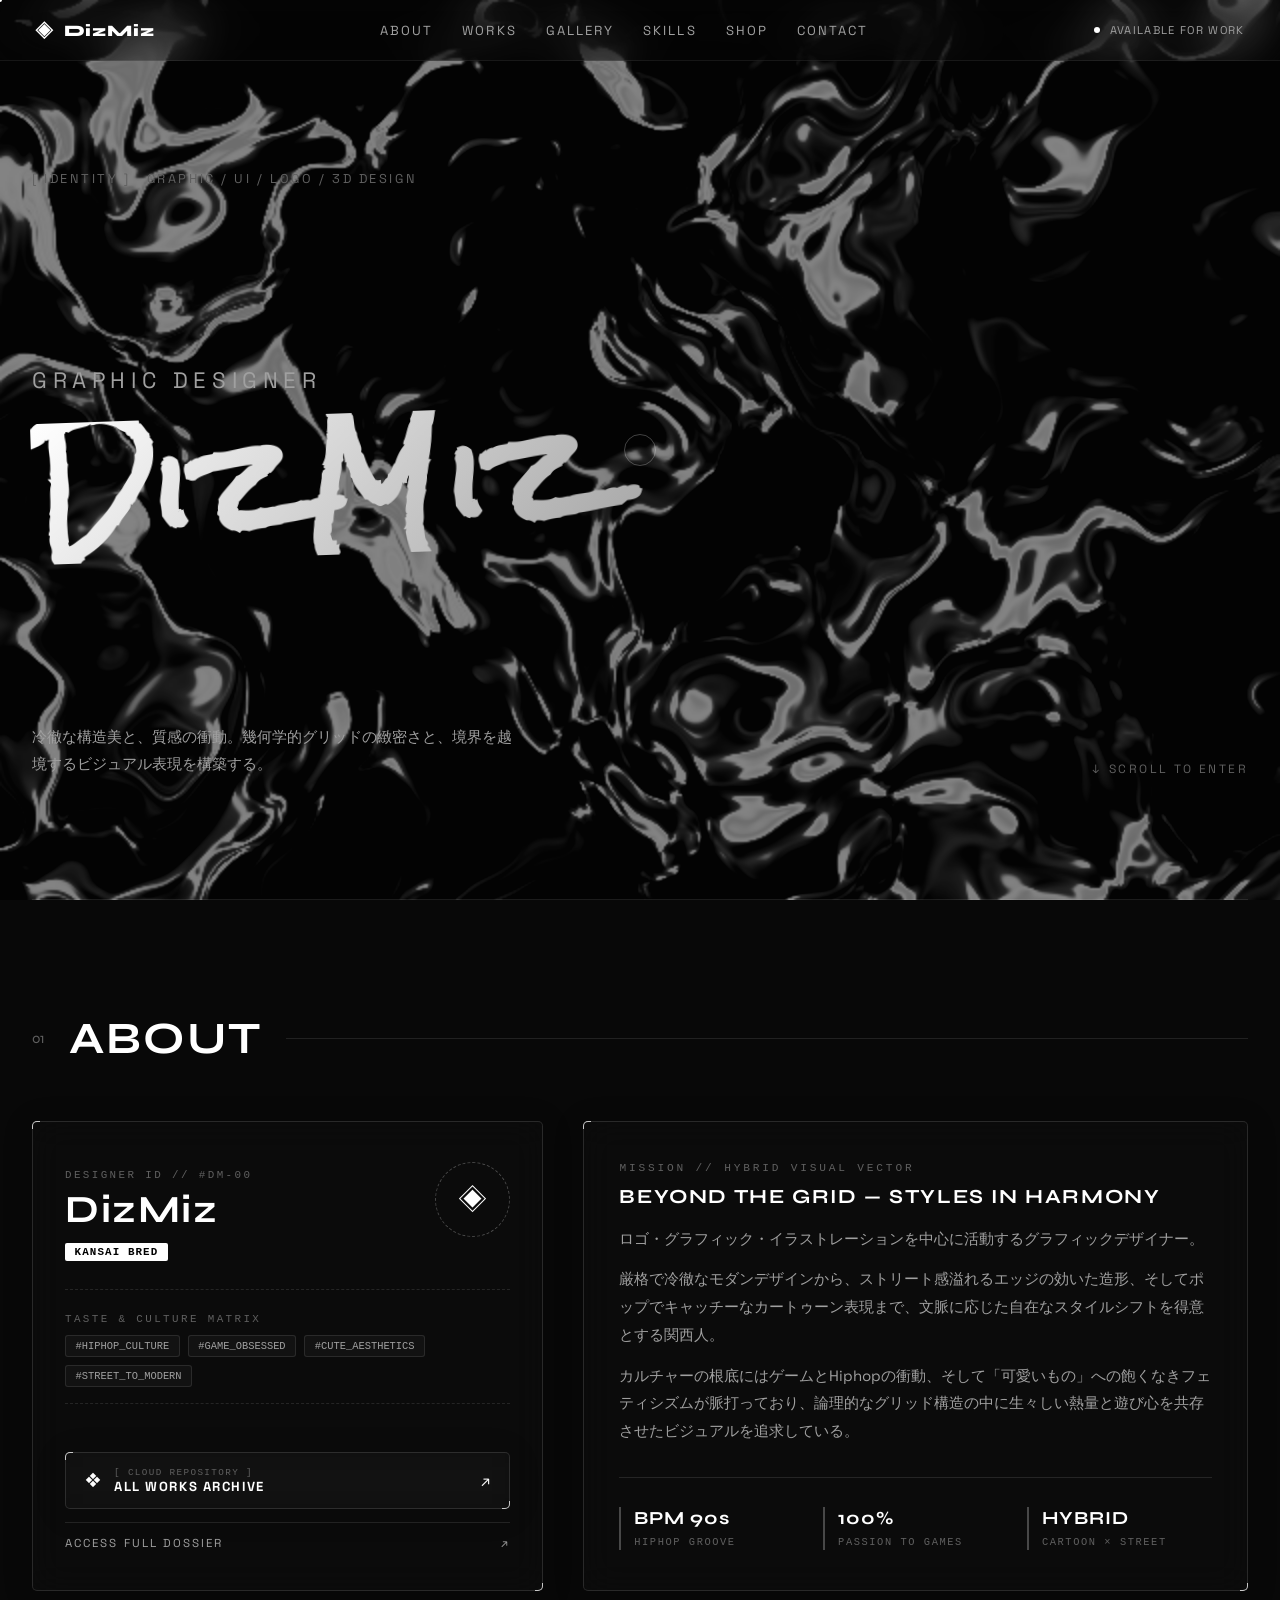
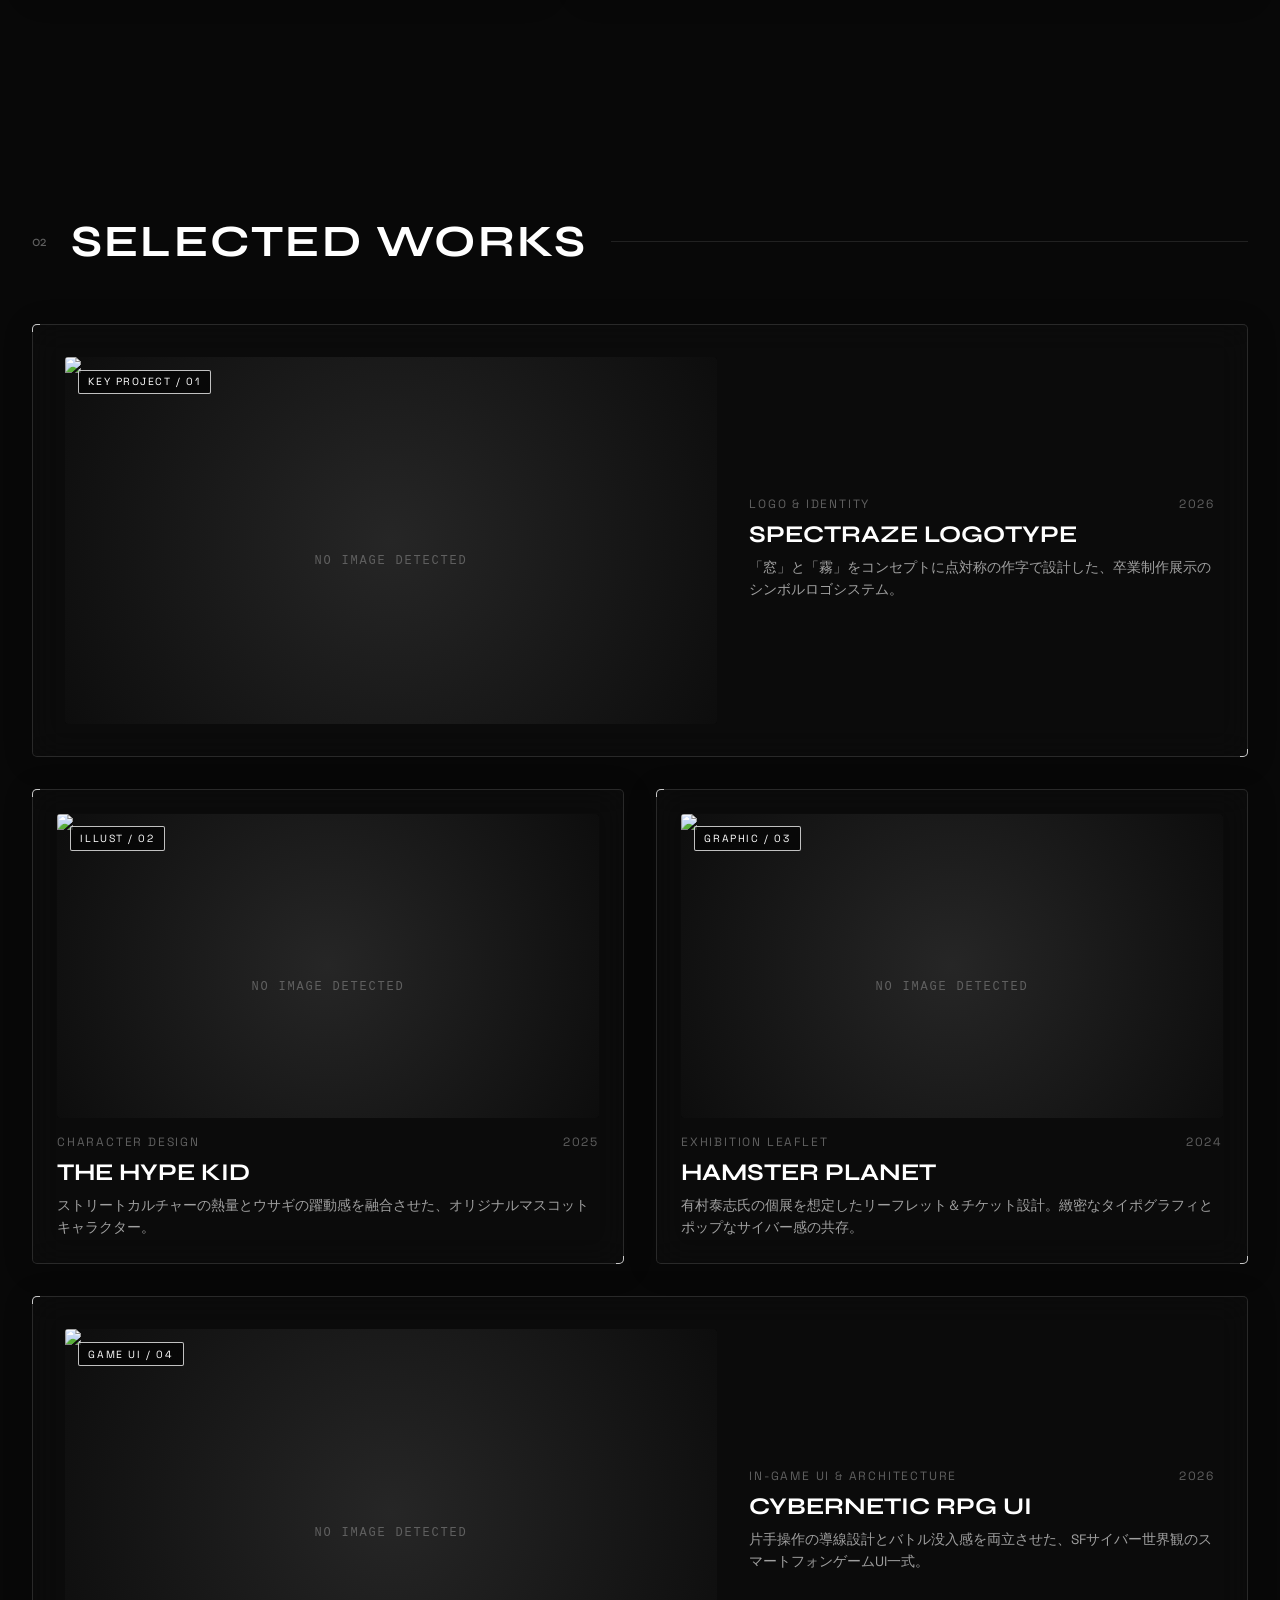
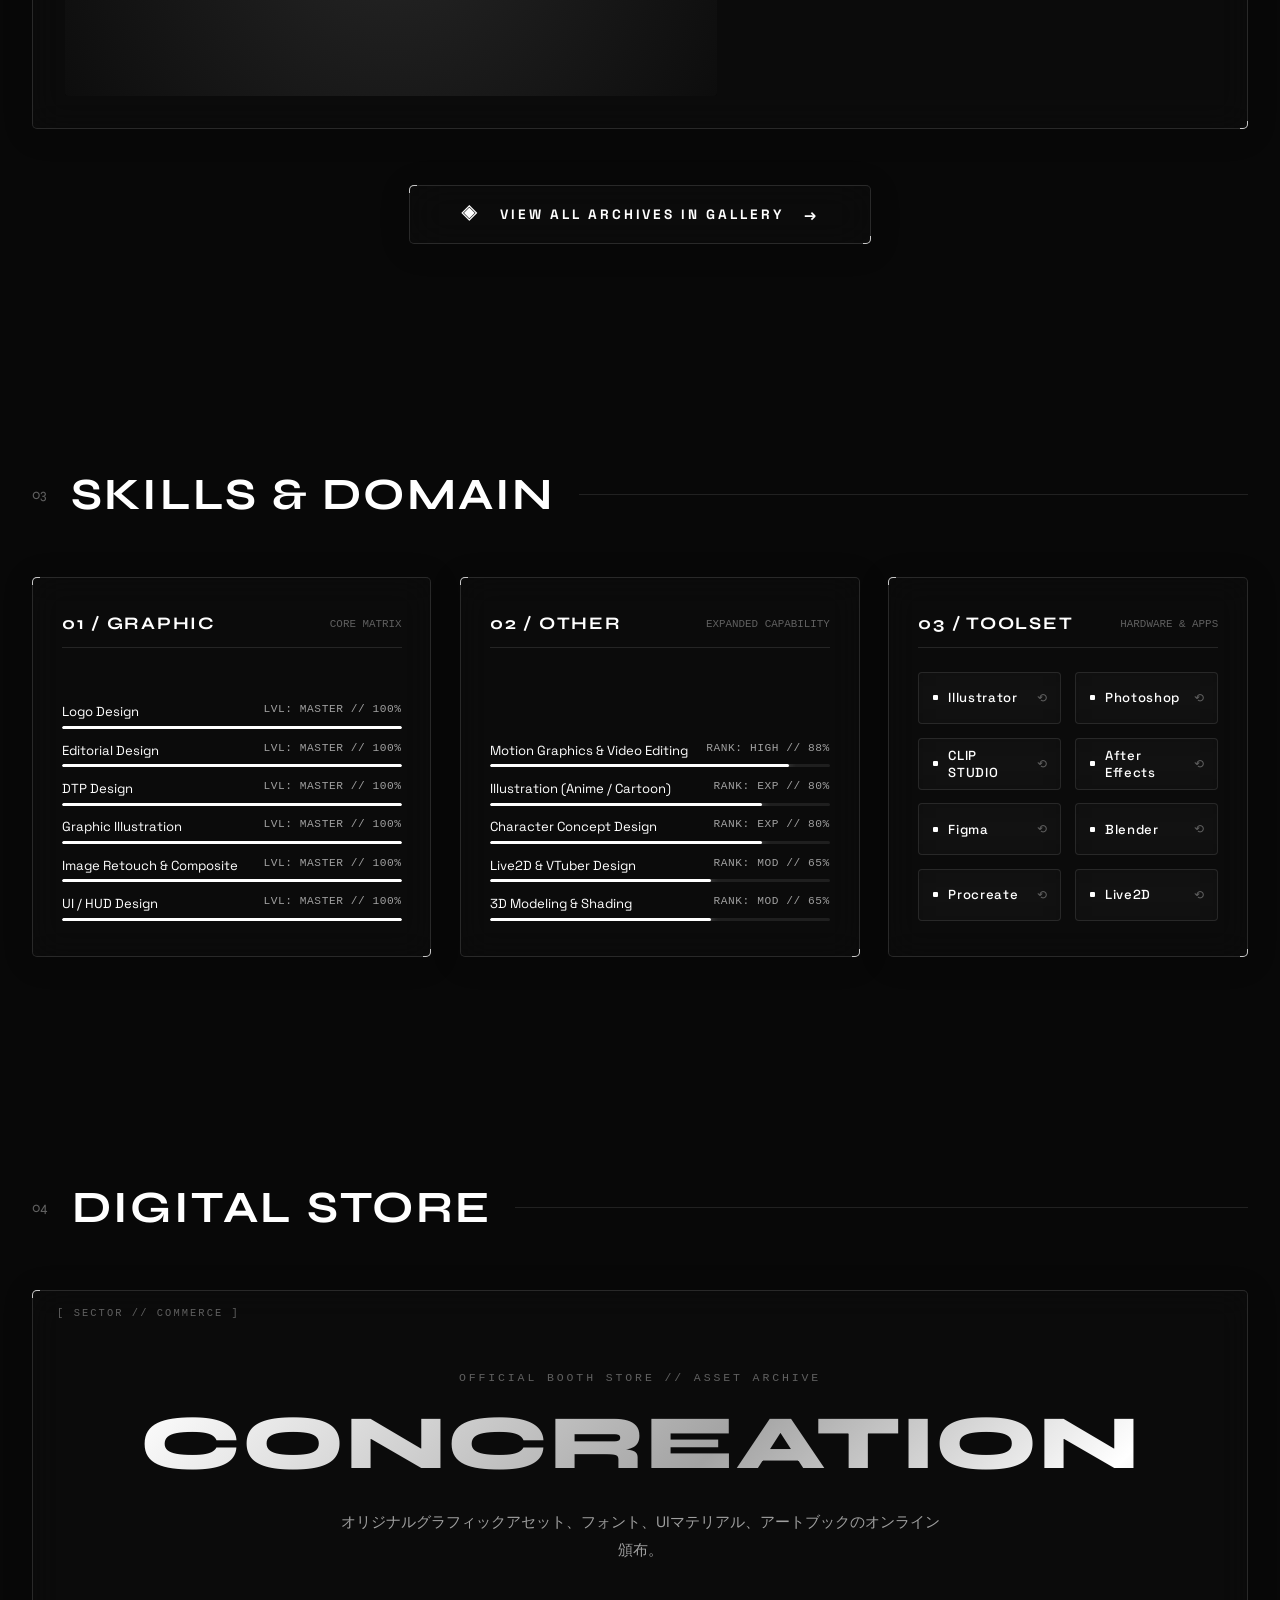
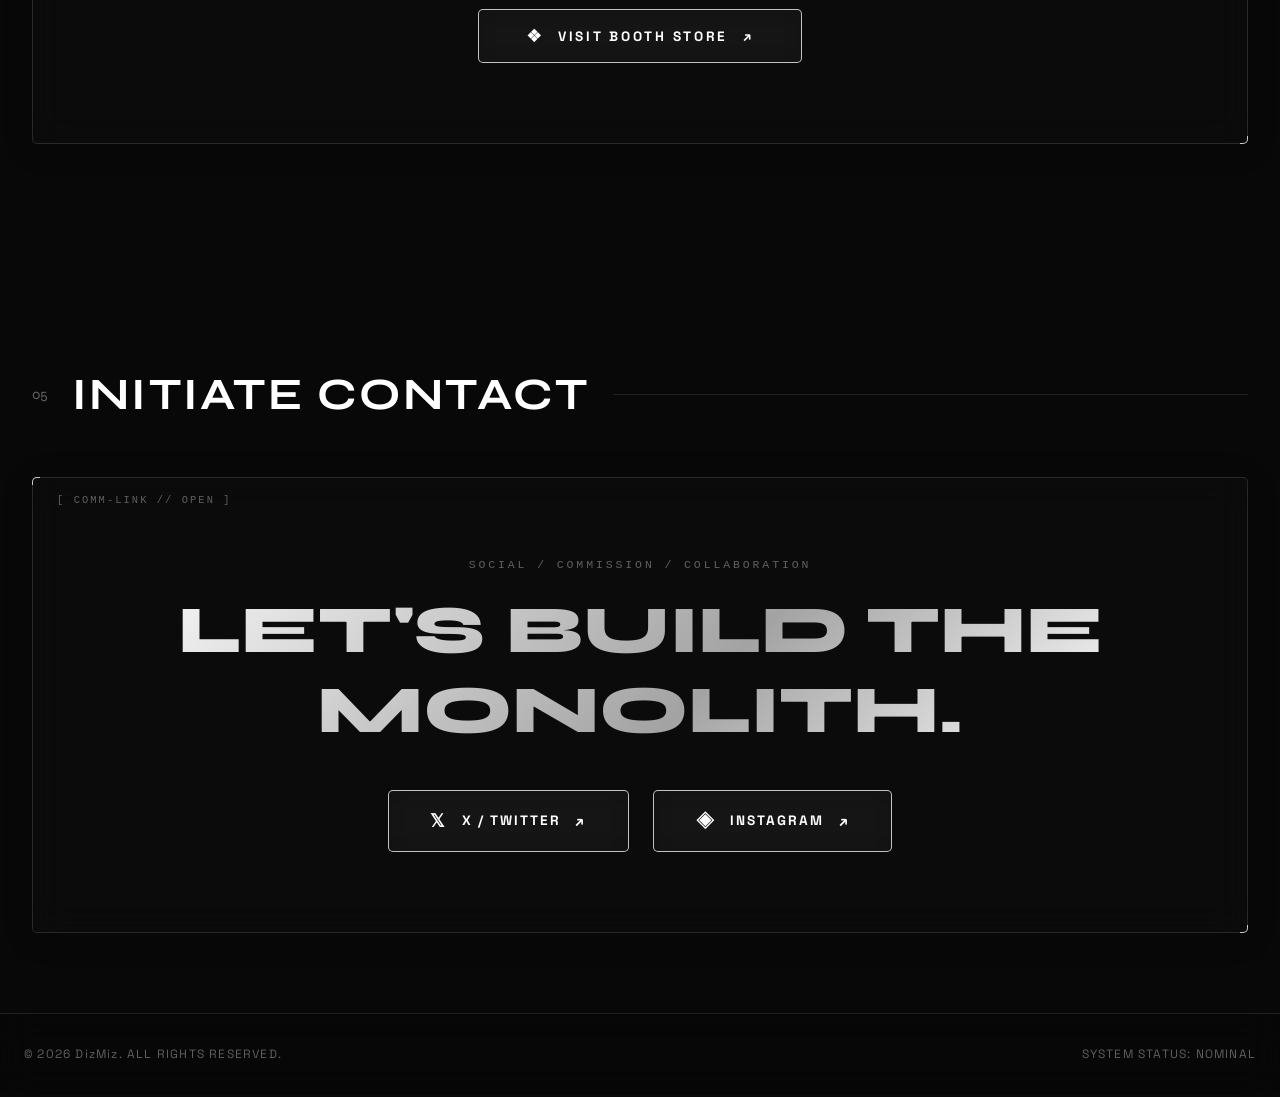
==== commit e1229520: "Add files via upload" ====
--- a/index.html
+++ b/index.html
@@ -7,7 +7,8 @@
   
   <link rel="preconnect" href="https://fonts.googleapis.com">
   <link rel="preconnect" href="https://fonts.gstatic.com" crossorigin>
-  <link href="https://fonts.googleapis.com/css2?family=Space+Grotesk:wght@300;400;500;700&family=Syne:wght@700;800&display=swap" rel="stylesheet">
+  <!-- 殴り書き・ストリート用フォント『Rock Salt』を追加 -->
+  <link href="https://fonts.googleapis.com/css2?family=Rock+Salt&family=Space+Grotesk:wght@300;400;500;700&family=Syne:wght@700;800&display=swap" rel="stylesheet">
   
   <link rel="stylesheet" href="style.css">
 </head>
@@ -44,24 +45,27 @@
 
   <main class="container">
 
+    <!-- HERO SECTION (完全1画面占有・奥へ消えるアニメーション連動) -->
     <section class="hero-section" id="hero">
-      <div class="hero-meta">
-        <span class="meta-tag">[ IDENTITY ]</span>
-        <span class="meta-text">GRAPHIC / UI / LOGO / 3D DESIGN</span>
-      </div>
-
-      <h1 class="hero-title">
-        <span class="hero-sub">GRAPHIC DESIGNER</span>
-        <span class="metallic-text" data-text="DizMiz">DizMiz</span>
-      </h1>
-
-      <div class="hero-foot">
-        <p class="hero-desc">
-          冷徹な構造美と、質感の衝動。幾何学的グリッドの緻密さと、境界を越境するビジュアル表現を構築する。
-        </p>
-        <div class="scroll-prompt">
-          <span class="scroll-arrow">↓</span>
-          <span>EXPLORE ARCHIVE</span>
+      <div class="hero-scroll-wrapper" id="heroScrollLayer">
+        <div class="hero-meta">
+          <span class="meta-tag">[ IDENTITY ]</span>
+          <span class="meta-text">GRAPHIC / UI / LOGO / 3D DESIGN</span>
+        </div>
+
+        <h1 class="hero-title">
+          <span class="hero-sub">GRAPHIC DESIGNER</span>
+          <span class="hero-raw-title metallic-text" id="heroDizMiz">DizMiz</span>
+        </h1>
+
+        <div class="hero-foot">
+          <p class="hero-desc">
+            冷徹な構造美と、質感の衝動。幾何学的グリッドの緻密さと、境界を越境するビジュアル表現を構築する。
+          </p>
+          <div class="scroll-prompt">
+            <span class="scroll-arrow">↓</span>
+            <span>SCROLL TO ENTER</span>
+          </div>
         </div>
       </div>
     </section>
--- a/style.css
+++ b/style.css
@@ -18,6 +18,7 @@
   --text-muted: #a0a0a0;
   --text-dim: #606060;
   --font-display: 'Syne', sans-serif;
+  --font-raw: 'Rock Salt', cursive; /* ★ 殴り書き・手書きフォント ★ */
   --font-body: 'Space Grotesk', -apple-system, sans-serif;
   --radius-subtle: 5px;
 }
@@ -252,16 +253,28 @@
 }
 
 /* ==========================================================================
-   HERO SECTION
+   HERO SECTION (完全1画面占有・はみ出しゼロ & 殴り書き文字)
    ========================================================================== */
 .hero-section {
-  min-height: 85vh;
+  height: 100vh; /* ★ 画面の高さいっぱいに固定してABOUTの見切れを完全ブロック ★ */
+  min-height: 650px;
   display: flex;
   flex-direction: column;
   justify-content: center;
-  padding-top: 7rem;
   position: relative;
   border-bottom: 1px solid var(--border-dim);
+  box-sizing: border-box;
+  padding-top: 5rem;
+}
+
+.hero-scroll-wrapper {
+  display: flex;
+  flex-direction: column;
+  justify-content: space-around;
+  height: 100%;
+  padding-bottom: 2rem;
+  transition: transform 0.1s linear, opacity 0.1s linear, filter 0.1s linear;
+  will-change: transform, opacity, filter;
 }
 
 .hero-meta {
@@ -270,7 +283,6 @@
   font-size: 0.8rem;
   color: var(--text-dim);
   letter-spacing: 0.2em;
-  margin-bottom: 1rem;
   flex-wrap: wrap;
 }
 
@@ -280,27 +292,29 @@
 }
 
 .hero-sub {
-  font-size: clamp(0.9rem, 2.5vw, 1.6rem);
+  font-size: clamp(0.9rem, 2.2vw, 1.4rem);
   font-weight: 400;
   letter-spacing: 0.25em;
   color: var(--text-muted);
-  margin-bottom: 0.2rem;
-}
-
-.hero-title .metallic-text {
-  font-size: clamp(2.8rem, 11vw, 8.5rem);
-  font-weight: 800;
-  line-height: 0.95;
-  letter-spacing: -0.01em;
-  word-break: break-word;
+  margin-bottom: 0.5rem;
+}
+
+/* ★ 殴り書き・ストリート手書きスタイル ★ */
+.hero-raw-title {
+  font-family: var(--font-raw) !important;
+  font-size: clamp(3.2rem, 11vw, 8rem) !important;
+  line-height: 1.1;
+  letter-spacing: 0.04em;
+  transform: rotate(-2deg);
+  display: inline-block;
+  transform-origin: center center;
+  transition: transform 0.1s linear, filter 0.1s linear, opacity 0.1s linear;
 }
 
 .hero-foot {
   display: flex;
   justify-content: space-between;
   align-items: flex-end;
-  margin-top: 4rem;
-  padding-bottom: 3rem;
   gap: 1.5rem;
 }
 
@@ -334,7 +348,7 @@
    COMMON SECTION FORMAT
    ========================================================================== */
 .content-section {
-  padding: 6.5rem 0;
+  padding: 7rem 0;
   position: relative;
 }
 
@@ -603,7 +617,7 @@
 
 /* ==========================================================================
    WORKS SECTION & MORE BUTTON
-   ========================================================================== */
+   ========================================================================= */
 .works-grid {
   display: grid;
   grid-template-columns: repeat(12, 1fr);
@@ -1803,14 +1817,14 @@
   .hero-foot {
     flex-direction: column;
     align-items: flex-start;
-    gap: 2rem;
-    margin-top: 2.5rem;
+    gap: 1.5rem;
+    margin-top: 2rem;
   }
 
   .hero-desc {
     max-width: 100%;
     font-size: 0.9rem;
-    line-height: 1.9;
+    line-height: 1.8;
   }
 
   .scroll-prompt { align-self: flex-start; }
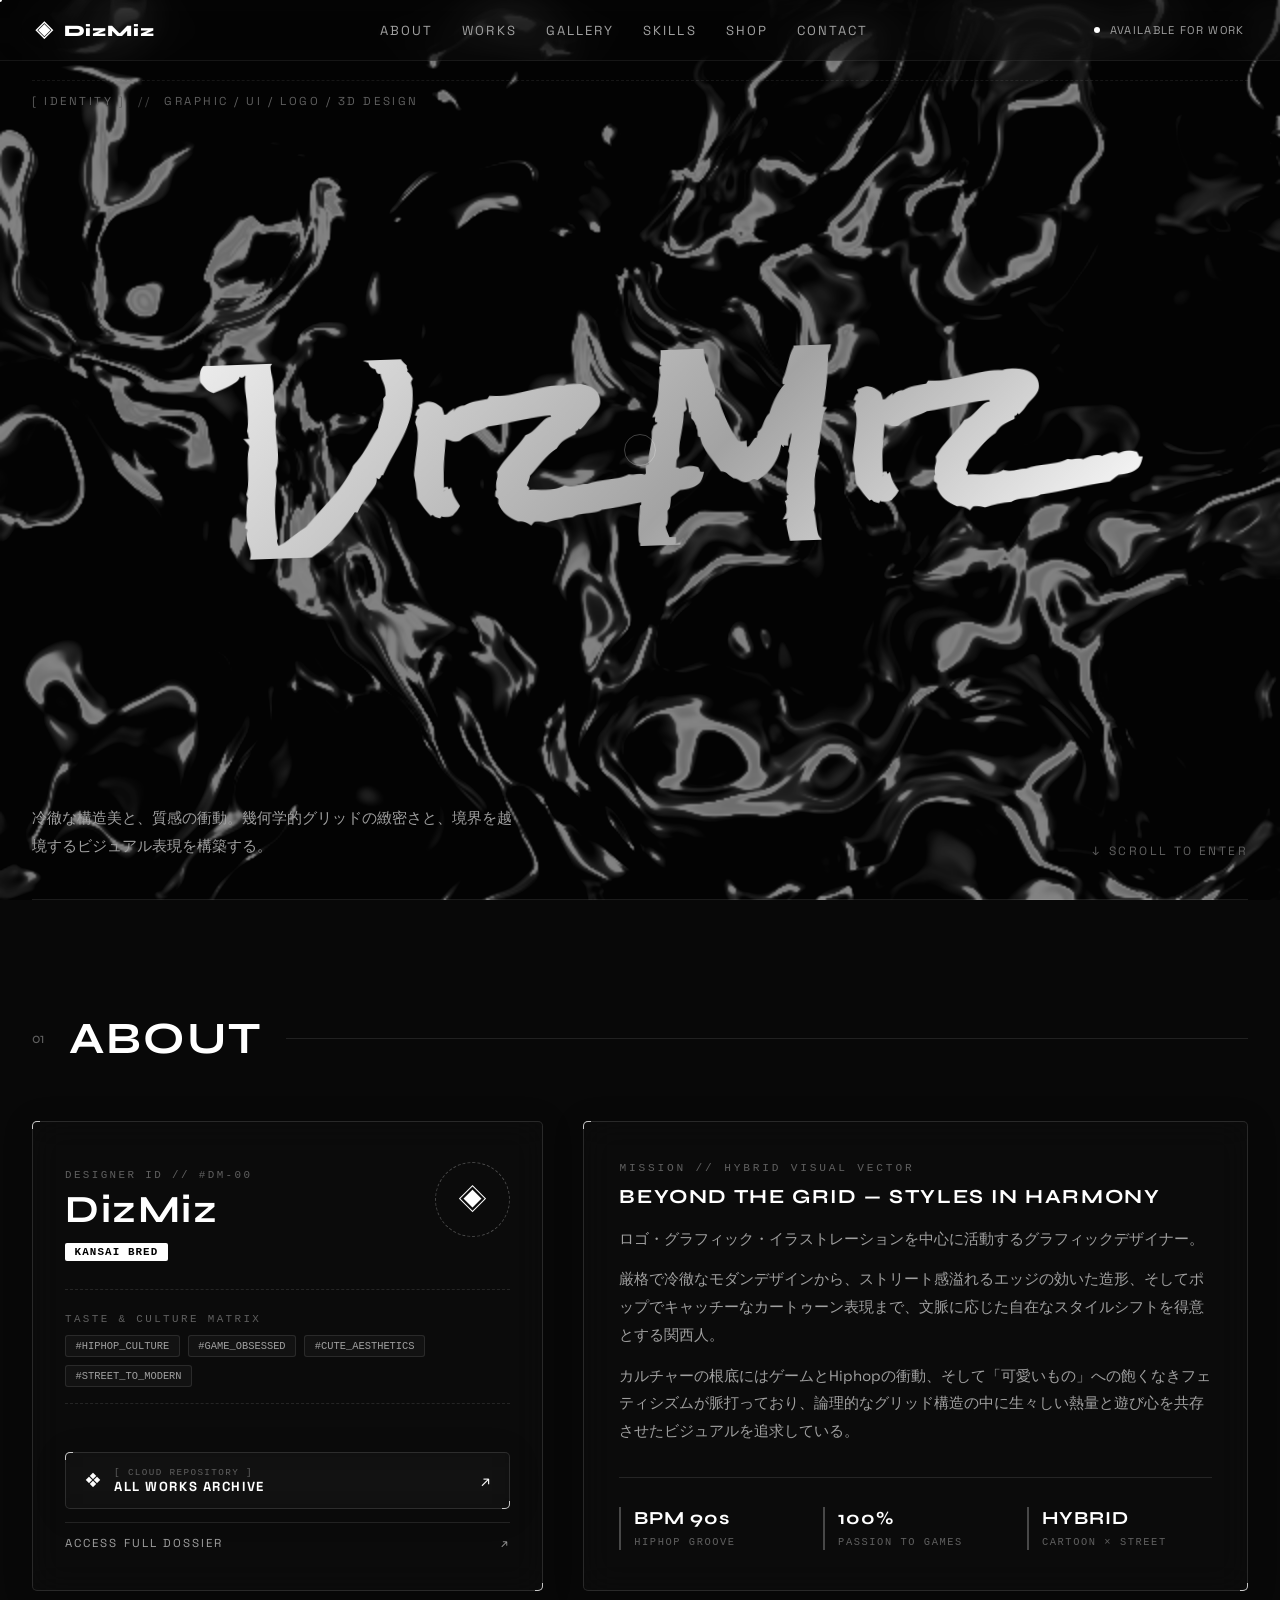
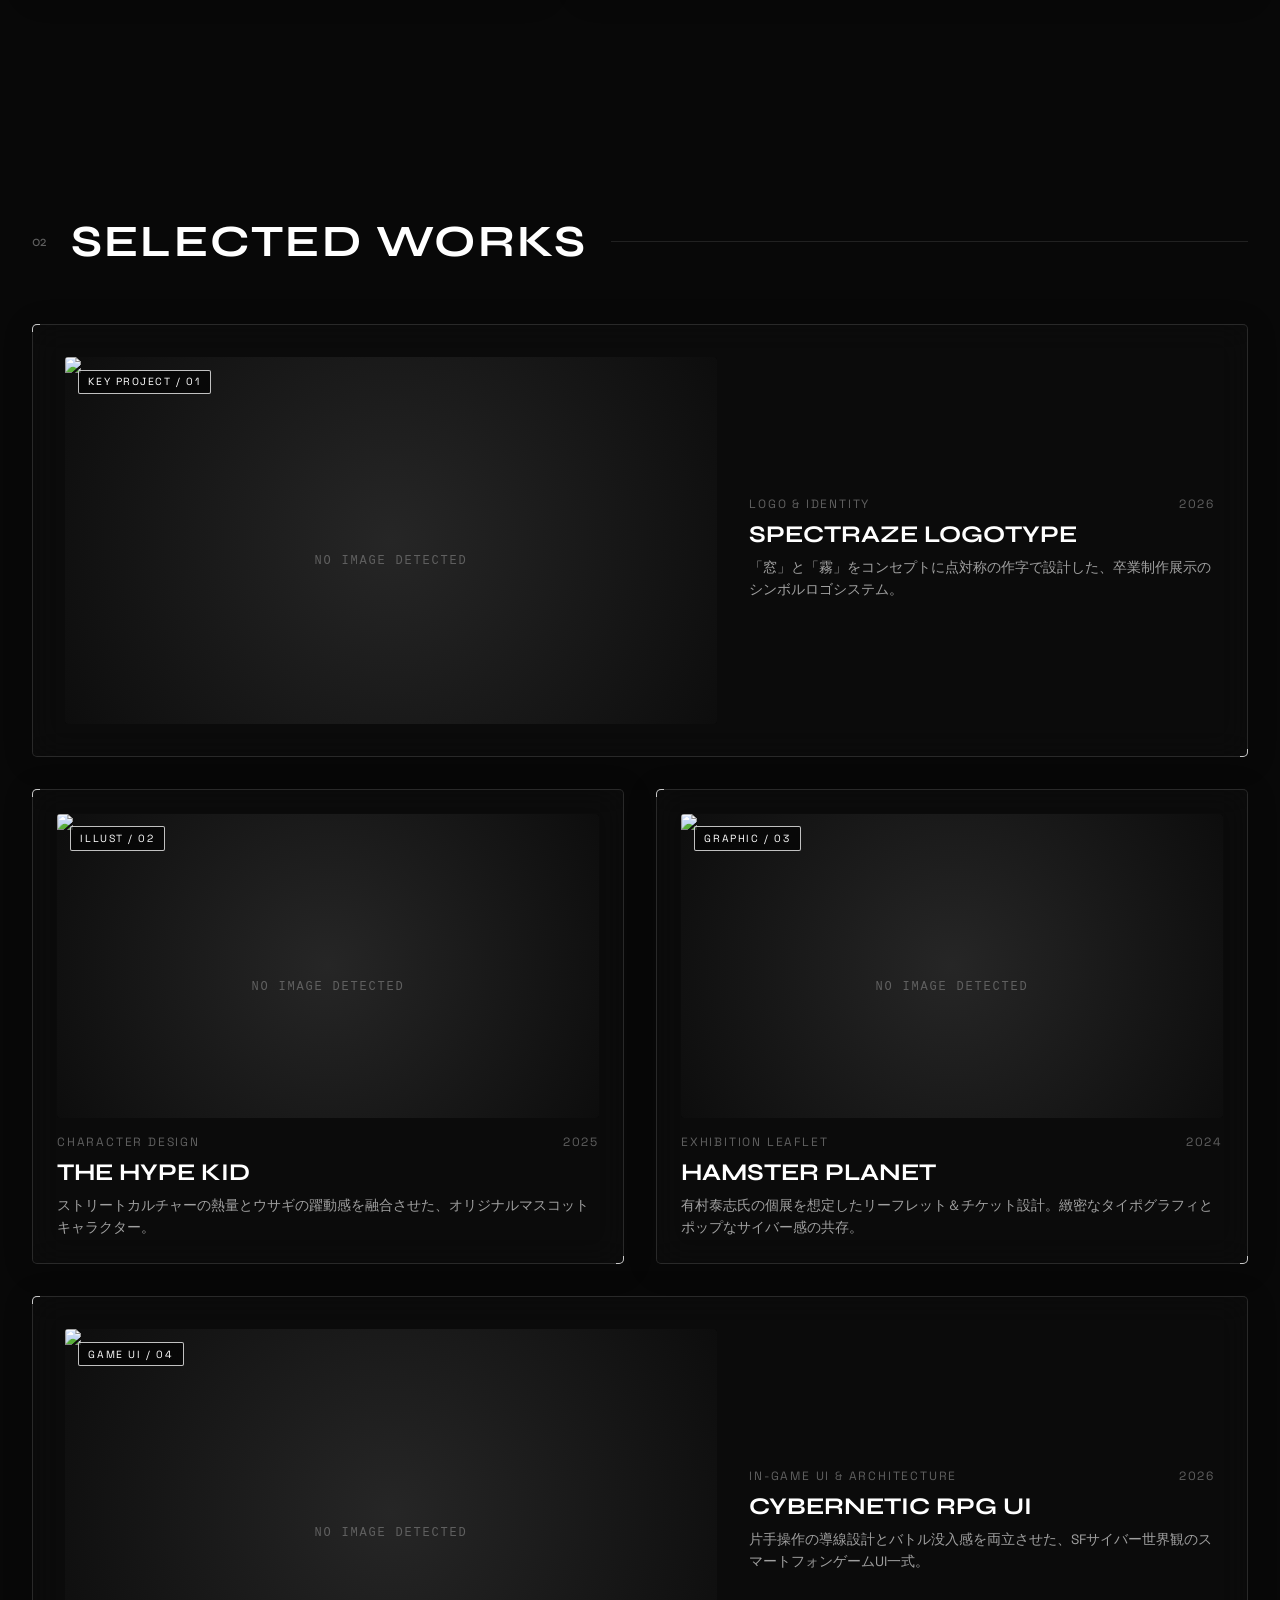
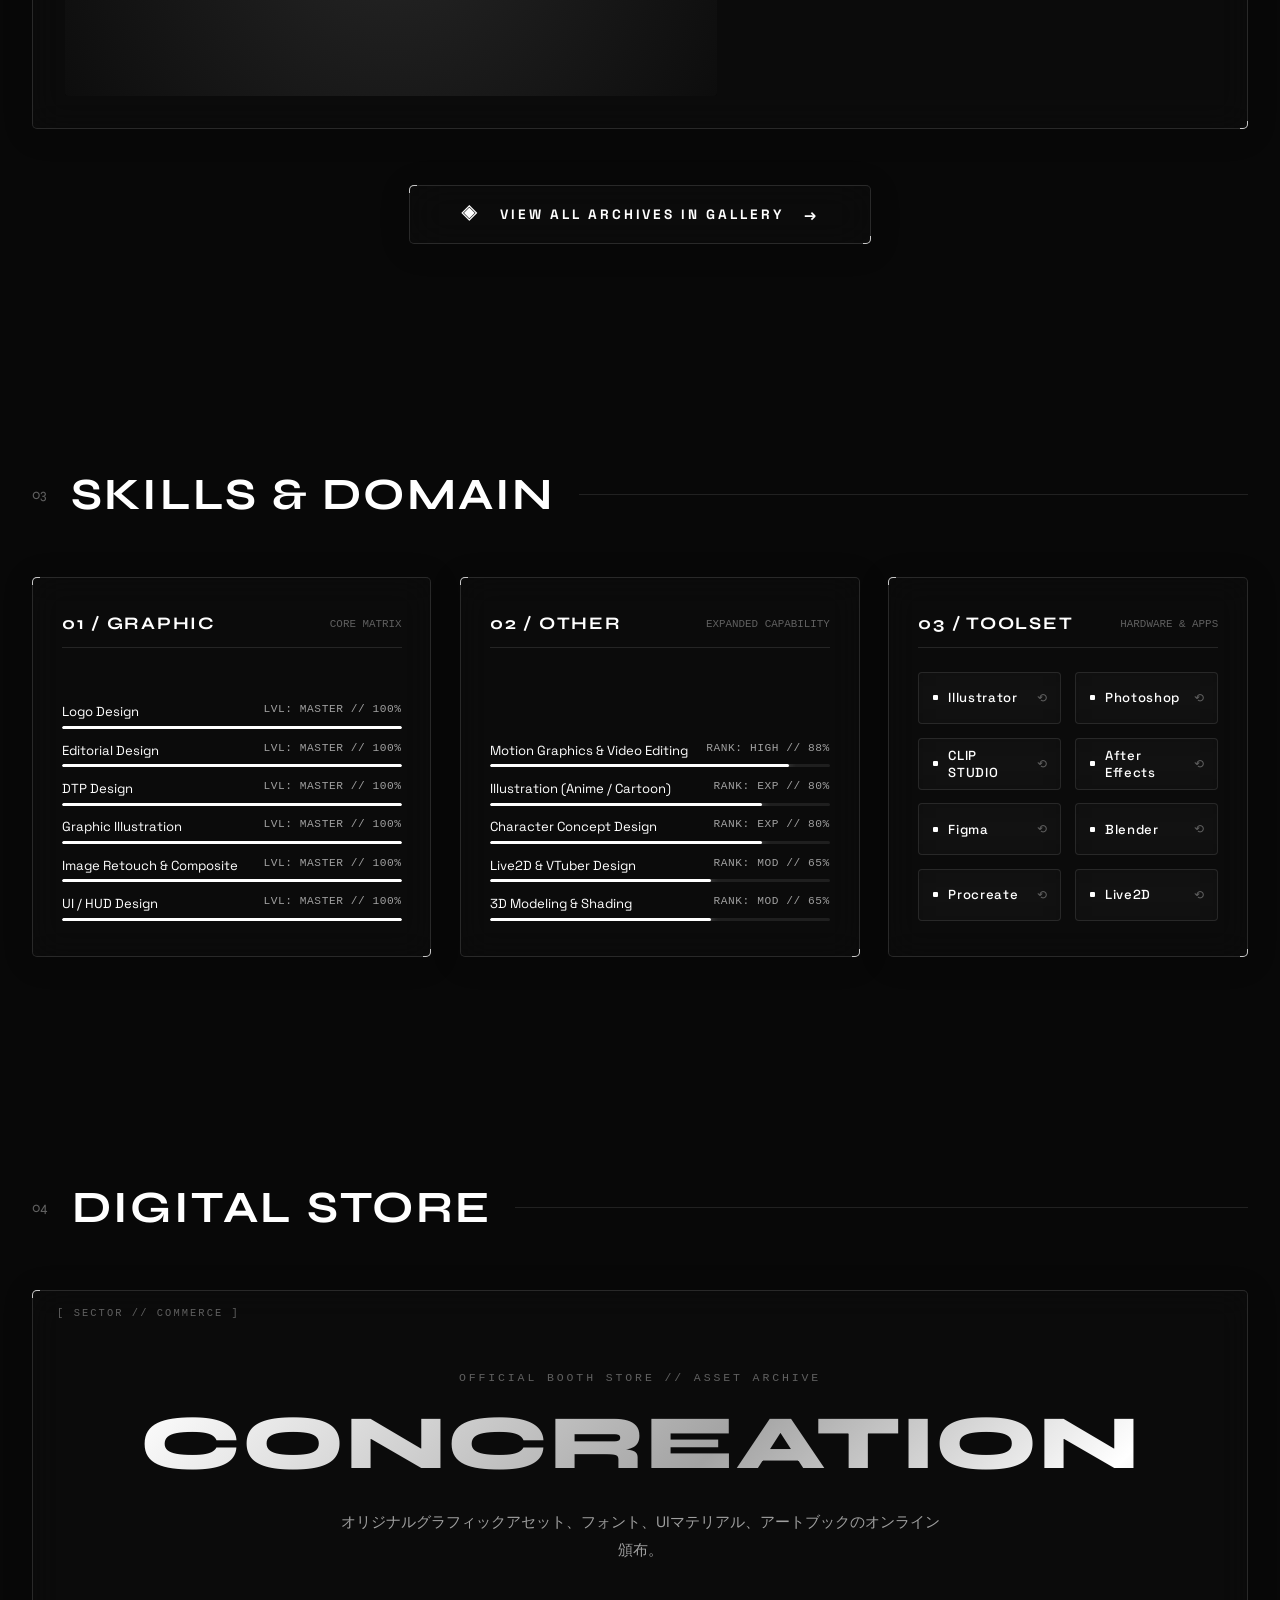
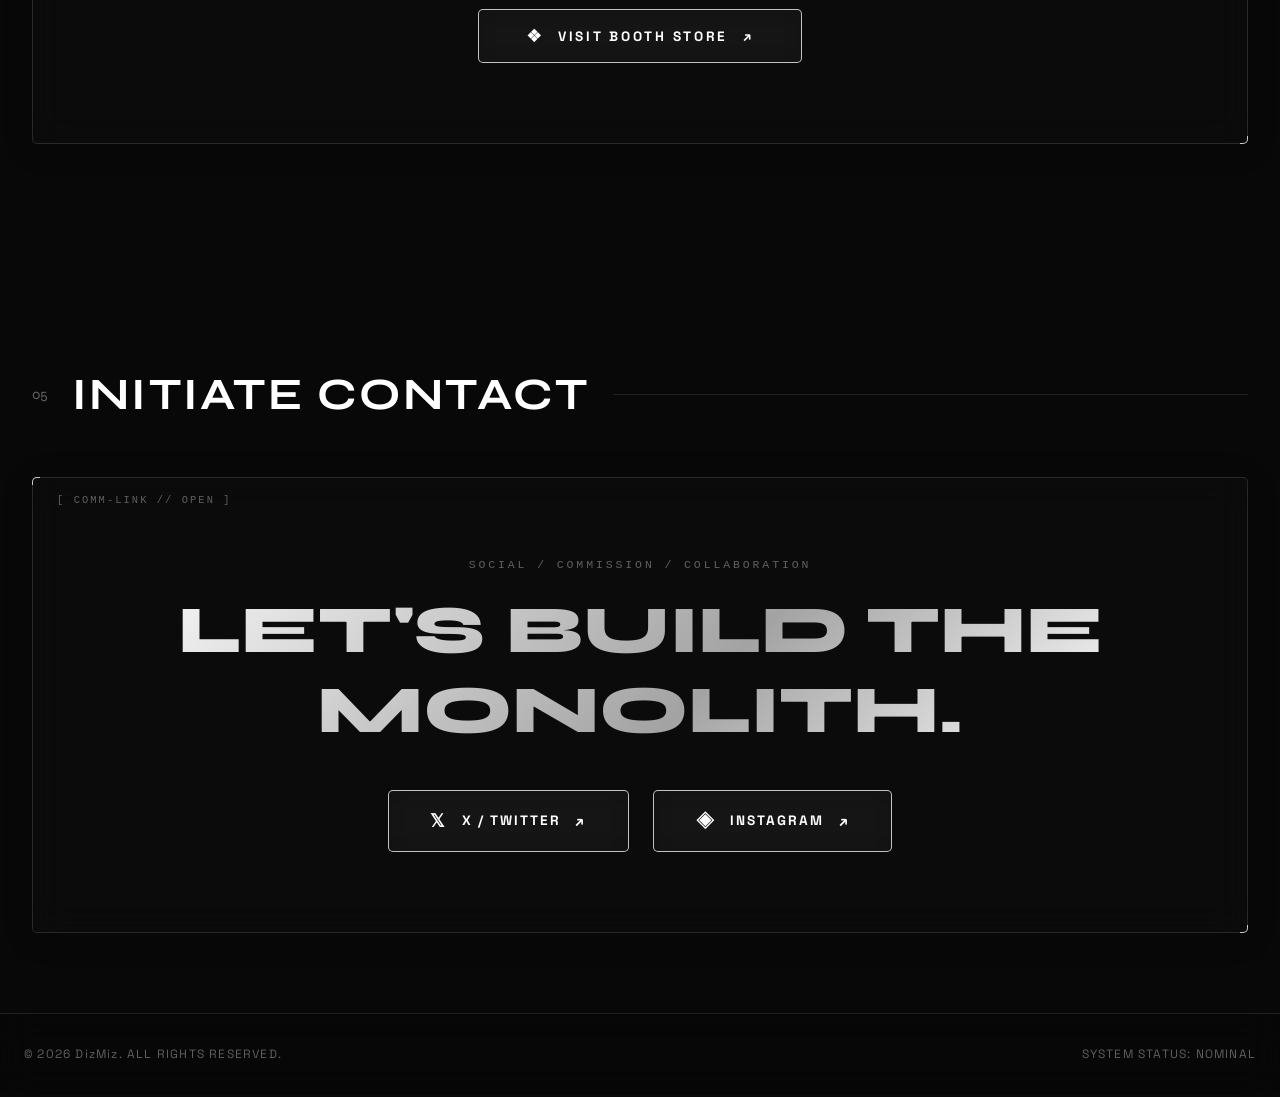
==== commit 810334ec: "Add files via upload" ====
--- a/index.html
+++ b/index.html
@@ -3,11 +3,10 @@
 <head>
   <meta charset="UTF-8">
   <meta name="viewport" content="width=device-width, initial-scale=1.0">
-  <title>DizMiz (DizzyMizary) | Graphic Designer</title>
+  <title>DizMiz (DizzyMizary)</title>
   
   <link rel="preconnect" href="https://fonts.googleapis.com">
   <link rel="preconnect" href="https://fonts.gstatic.com" crossorigin>
-  <!-- 殴り書き・ストリート用フォント『Rock Salt』を追加 -->
   <link href="https://fonts.googleapis.com/css2?family=Rock+Salt&family=Space+Grotesk:wght@300;400;500;700&family=Syne:wght@700;800&display=swap" rel="stylesheet">
   
   <link rel="stylesheet" href="style.css">
@@ -45,18 +44,18 @@
 
   <main class="container">
 
-    <!-- HERO SECTION (完全1画面占有・奥へ消えるアニメーション連動) -->
+    <!-- HERO SECTION (超巨大ネーム ＆ IDENTITYキワ配置) -->
     <section class="hero-section" id="hero">
       <div class="hero-scroll-wrapper" id="heroScrollLayer">
-        <div class="hero-meta">
+        <div class="hero-meta-strip">
           <span class="meta-tag">[ IDENTITY ]</span>
+          <span class="meta-divider">//</span>
           <span class="meta-text">GRAPHIC / UI / LOGO / 3D DESIGN</span>
         </div>
 
-        <h1 class="hero-title">
-          <span class="hero-sub">GRAPHIC DESIGNER</span>
-          <span class="hero-raw-title metallic-text" id="heroDizMiz">DizMiz</span>
-        </h1>
+        <div class="hero-center-monolith">
+          <h1 class="hero-raw-massive metallic-text" id="heroDizMiz">DizMiz</h1>
+        </div>
 
         <div class="hero-foot">
           <p class="hero-desc">
--- a/style.css
+++ b/style.css
@@ -18,7 +18,7 @@
   --text-muted: #a0a0a0;
   --text-dim: #606060;
   --font-display: 'Syne', sans-serif;
-  --font-raw: 'Rock Salt', cursive; /* ★ 殴り書き・手書きフォント ★ */
+  --font-raw: 'Rock Salt', cursive;
   --font-body: 'Space Grotesk', -apple-system, sans-serif;
   --radius-subtle: 5px;
 }
@@ -253,60 +253,69 @@
 }
 
 /* ==========================================================================
-   HERO SECTION (完全1画面占有・はみ出しゼロ & 殴り書き文字)
+   HERO SECTION (フルスクリーン・超巨大タイポグラフィ)
    ========================================================================== */
 .hero-section {
-  height: 100vh; /* ★ 画面の高さいっぱいに固定してABOUTの見切れを完全ブロック ★ */
-  min-height: 650px;
+  height: 100vh;
+  min-height: 600px;
   display: flex;
   flex-direction: column;
-  justify-content: center;
+  justify-content: space-between;
   position: relative;
   border-bottom: 1px solid var(--border-dim);
   box-sizing: border-box;
   padding-top: 5rem;
+  padding-bottom: 2.5rem;
+  overflow: hidden;
 }
 
 .hero-scroll-wrapper {
   display: flex;
   flex-direction: column;
-  justify-content: space-around;
+  justify-content: space-between;
   height: 100%;
-  padding-bottom: 2rem;
+  width: 100%;
   transition: transform 0.1s linear, opacity 0.1s linear, filter 0.1s linear;
   will-change: transform, opacity, filter;
 }
 
-.hero-meta {
-  display: flex;
-  gap: 1rem;
-  font-size: 0.8rem;
-  color: var(--text-dim);
-  letter-spacing: 0.2em;
-  flex-wrap: wrap;
-}
-
-.hero-title {
-  display: flex;
-  flex-direction: column;
-}
-
-.hero-sub {
-  font-size: clamp(0.9rem, 2.2vw, 1.4rem);
-  font-weight: 400;
-  letter-spacing: 0.25em;
+.hero-meta-strip {
+  display: flex;
+  align-items: center;
+  gap: 0.8rem;
+  font-size: 0.72rem;
+  color: var(--text-dim);
+  letter-spacing: 0.22em;
+  padding-top: 0.8rem;
+  border-top: 1px dashed rgba(255, 255, 255, 0.08);
+}
+
+.meta-divider {
   color: var(--text-muted);
-  margin-bottom: 0.5rem;
-}
-
-/* ★ 殴り書き・ストリート手書きスタイル ★ */
-.hero-raw-title {
+  opacity: 0.4;
+}
+
+.hero-center-monolith {
+  display: flex;
+  align-items: center;
+  justify-content: center;
+  width: 100%;
+  flex-grow: 1;
+  text-align: center;
+  padding: 1rem 0;
+}
+
+.hero-raw-massive {
   font-family: var(--font-raw) !important;
-  font-size: clamp(3.2rem, 11vw, 8rem) !important;
-  line-height: 1.1;
-  letter-spacing: 0.04em;
-  transform: rotate(-2deg);
+  font-size: clamp(4.5rem, 16vw, 15rem) !important;
+  line-height: 0.95;
+  letter-spacing: -0.01em;
+  transform: rotate(-3deg);
   display: inline-block;
+  user-select: none;
+  white-space: nowrap;
+  width: 100%;
+  text-align: center;
   transform-origin: center center;
   transition: transform 0.1s linear, filter 0.1s linear, opacity 0.1s linear;
 }
@@ -316,6 +325,7 @@
   justify-content: space-between;
   align-items: flex-end;
   gap: 1.5rem;
+  padding-top: 1rem;
 }
 
 .hero-desc {
@@ -617,7 +627,7 @@
 
 /* ==========================================================================
    WORKS SECTION & MORE BUTTON
-   ========================================================================= */
+   ========================================================================== */
 .works-grid {
   display: grid;
   grid-template-columns: repeat(12, 1fr);
@@ -1814,6 +1824,16 @@
     padding-top: 110px !important;
   }
 
+  .hero-meta-strip {
+    font-size: 0.65rem;
+    gap: 0.5rem;
+    flex-wrap: wrap;
+  }
+
+  .hero-raw-massive {
+    font-size: clamp(3.8rem, 18vw, 7.5rem) !important;
+  }
+
   .hero-foot {
     flex-direction: column;
     align-items: flex-start;
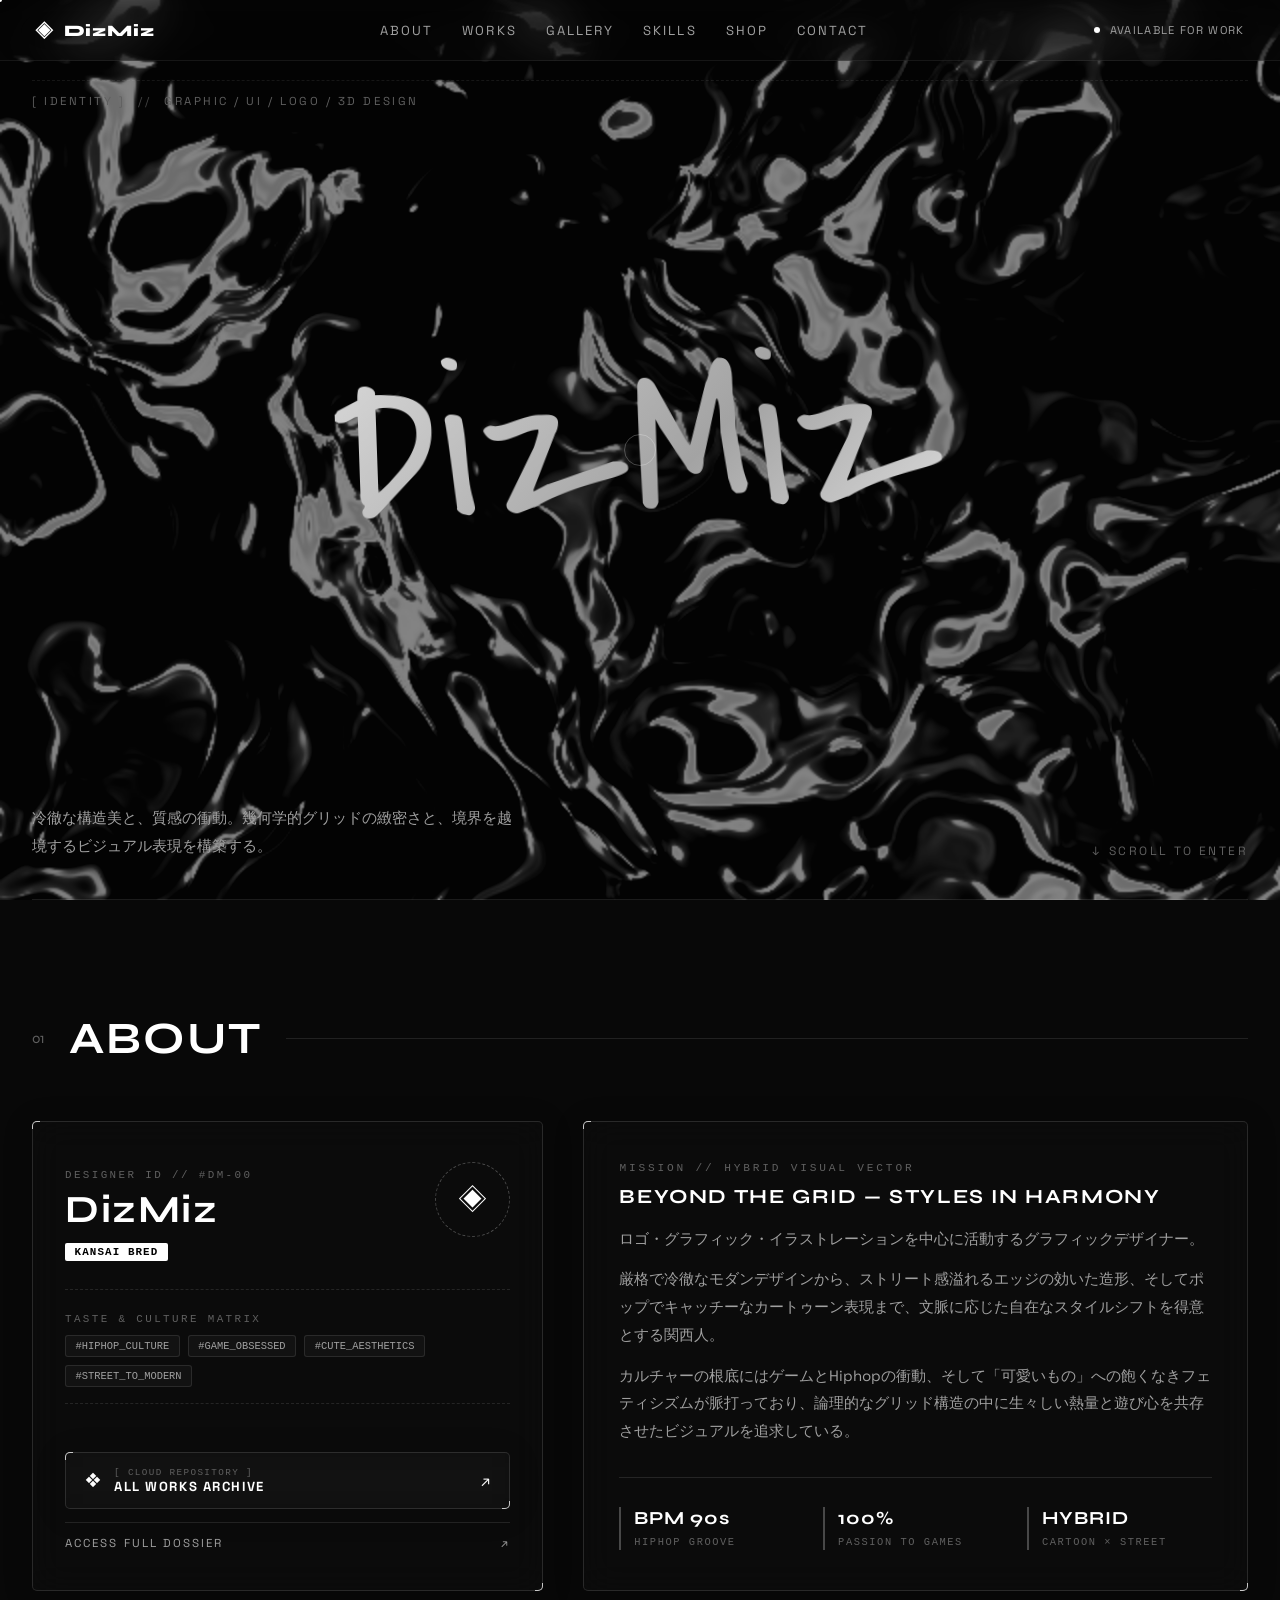
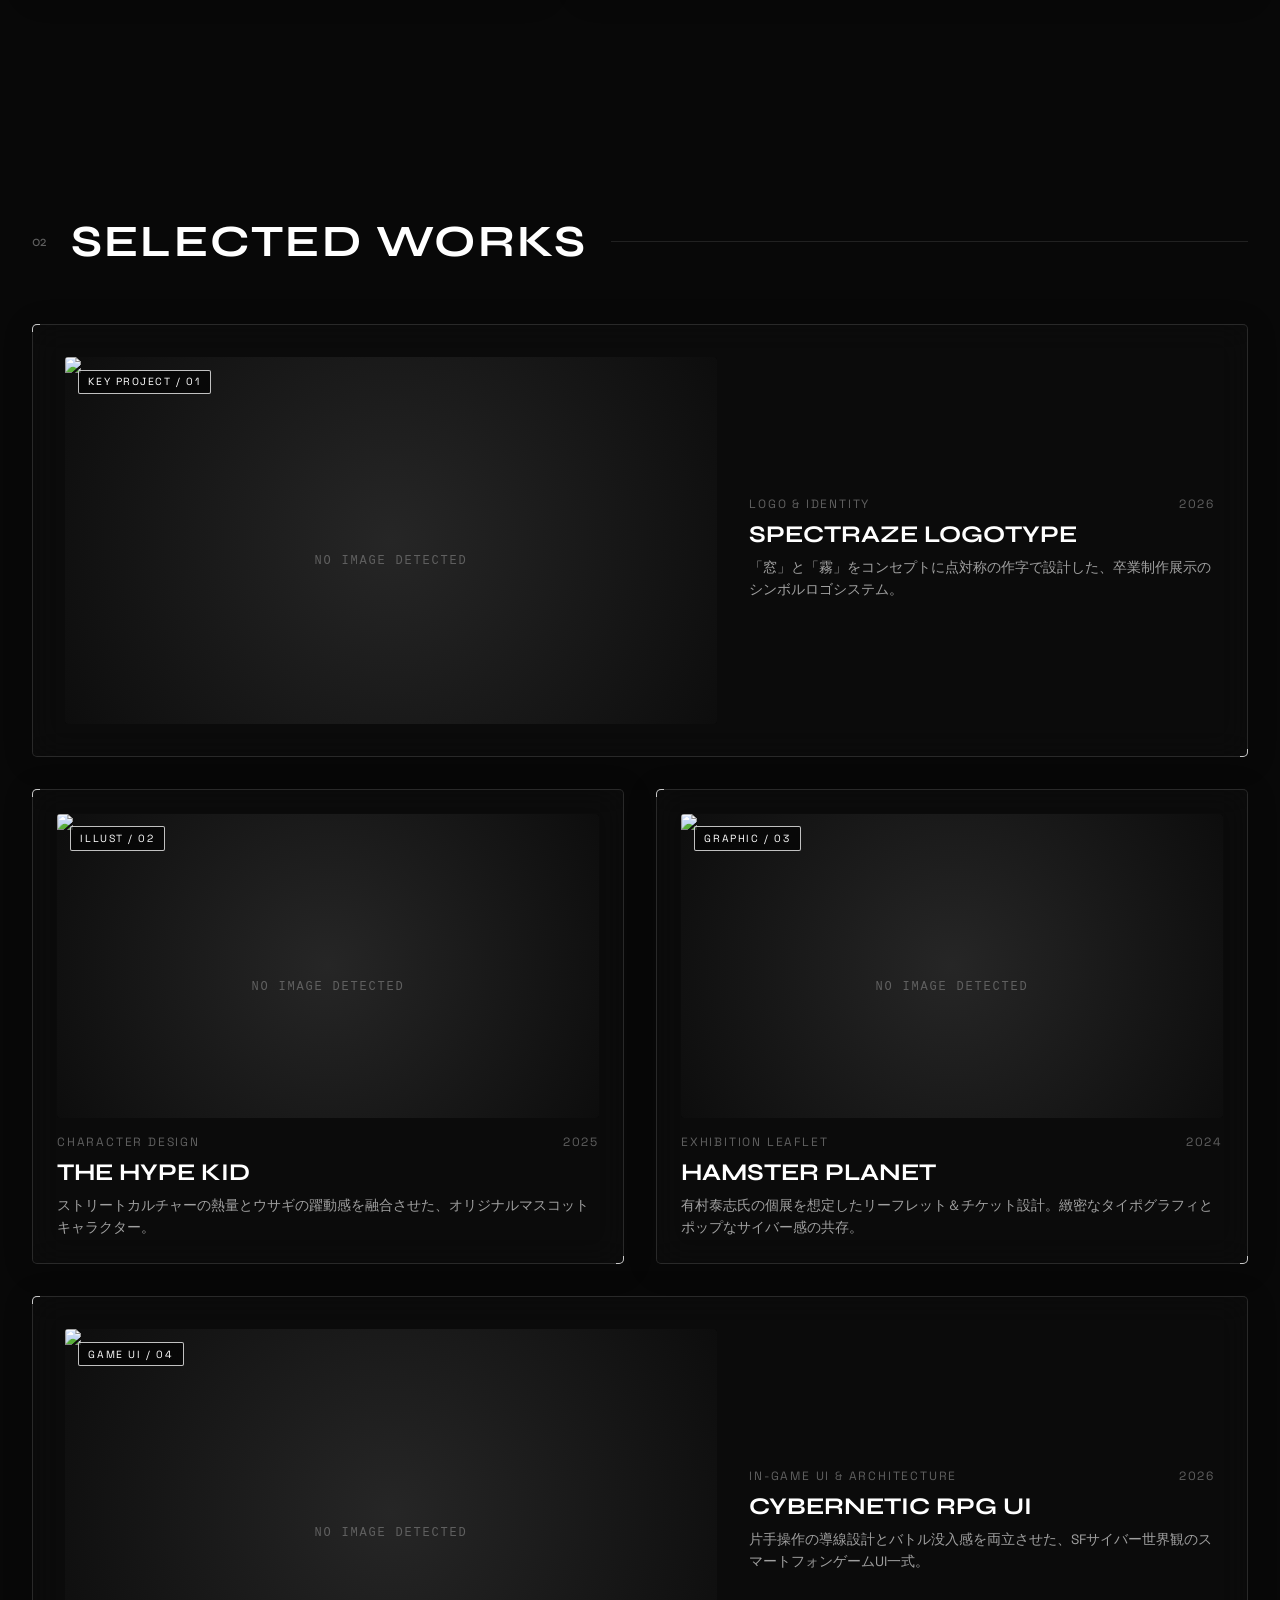
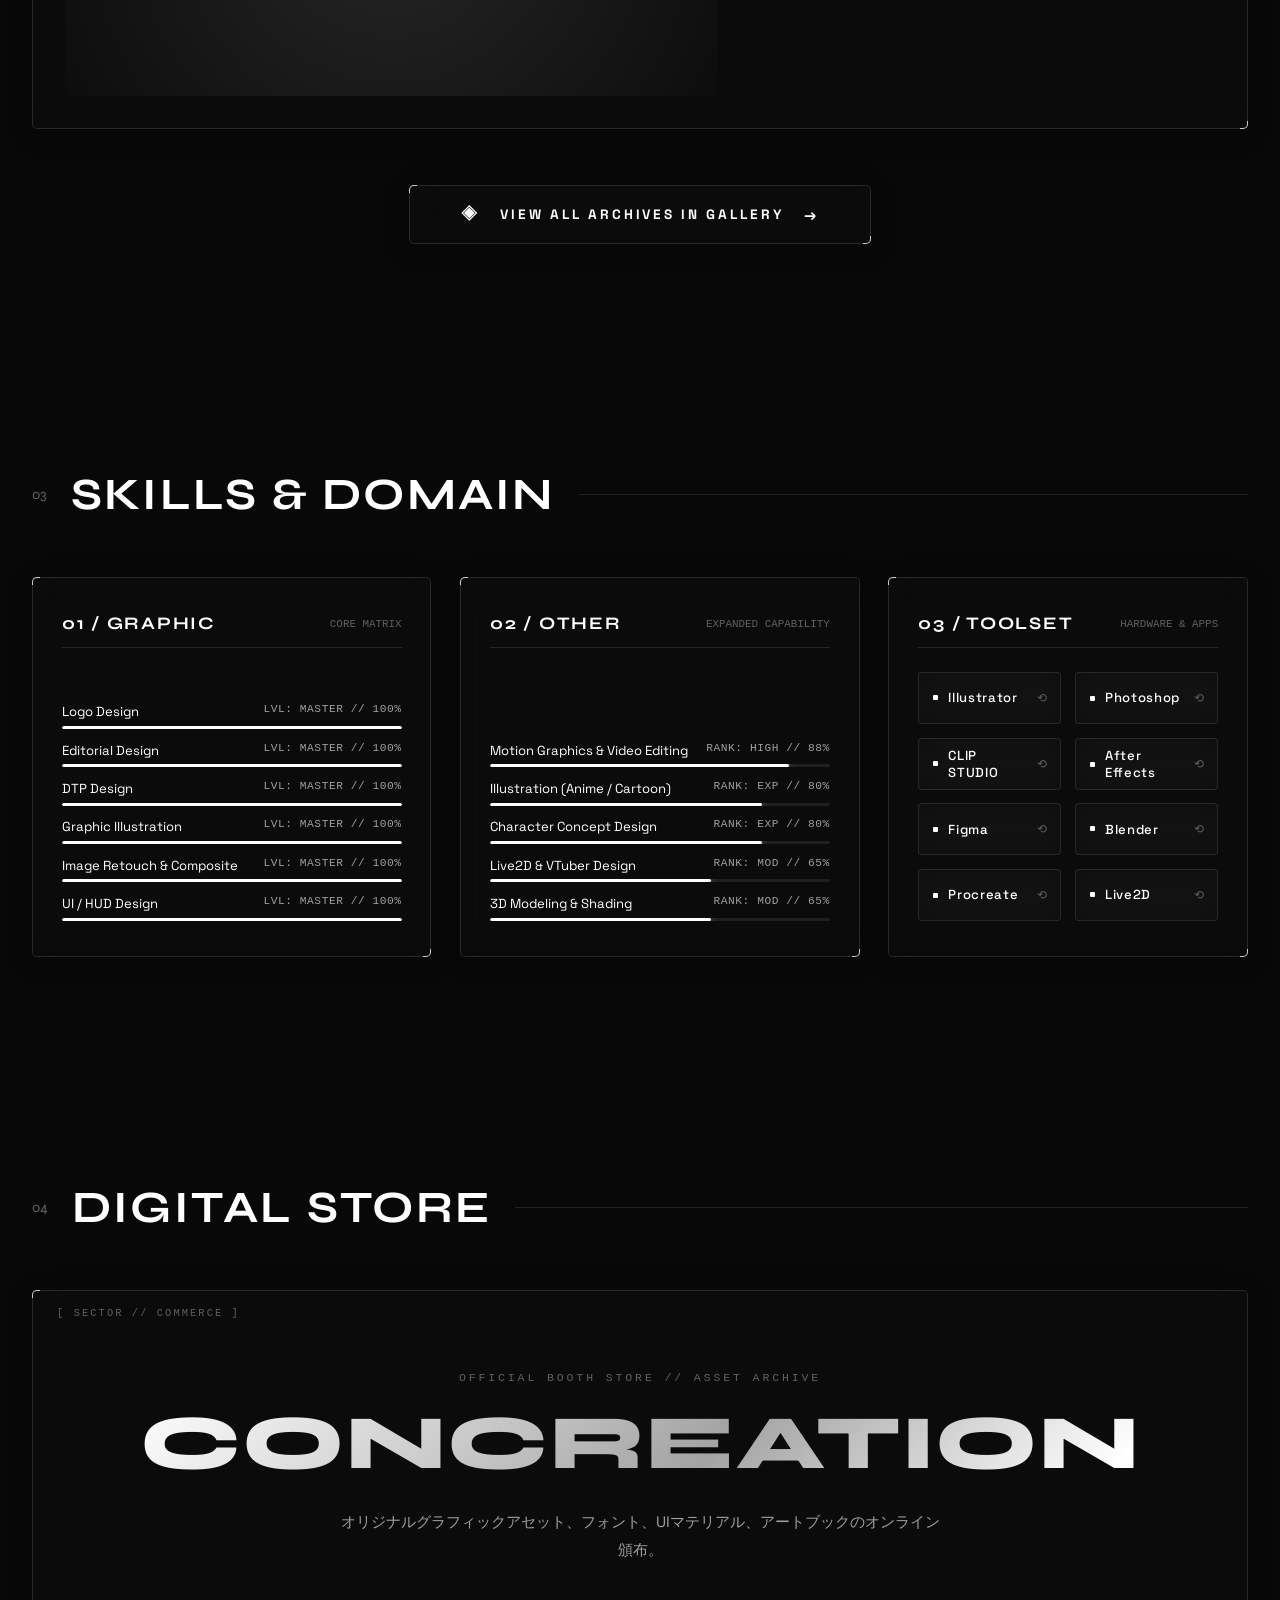
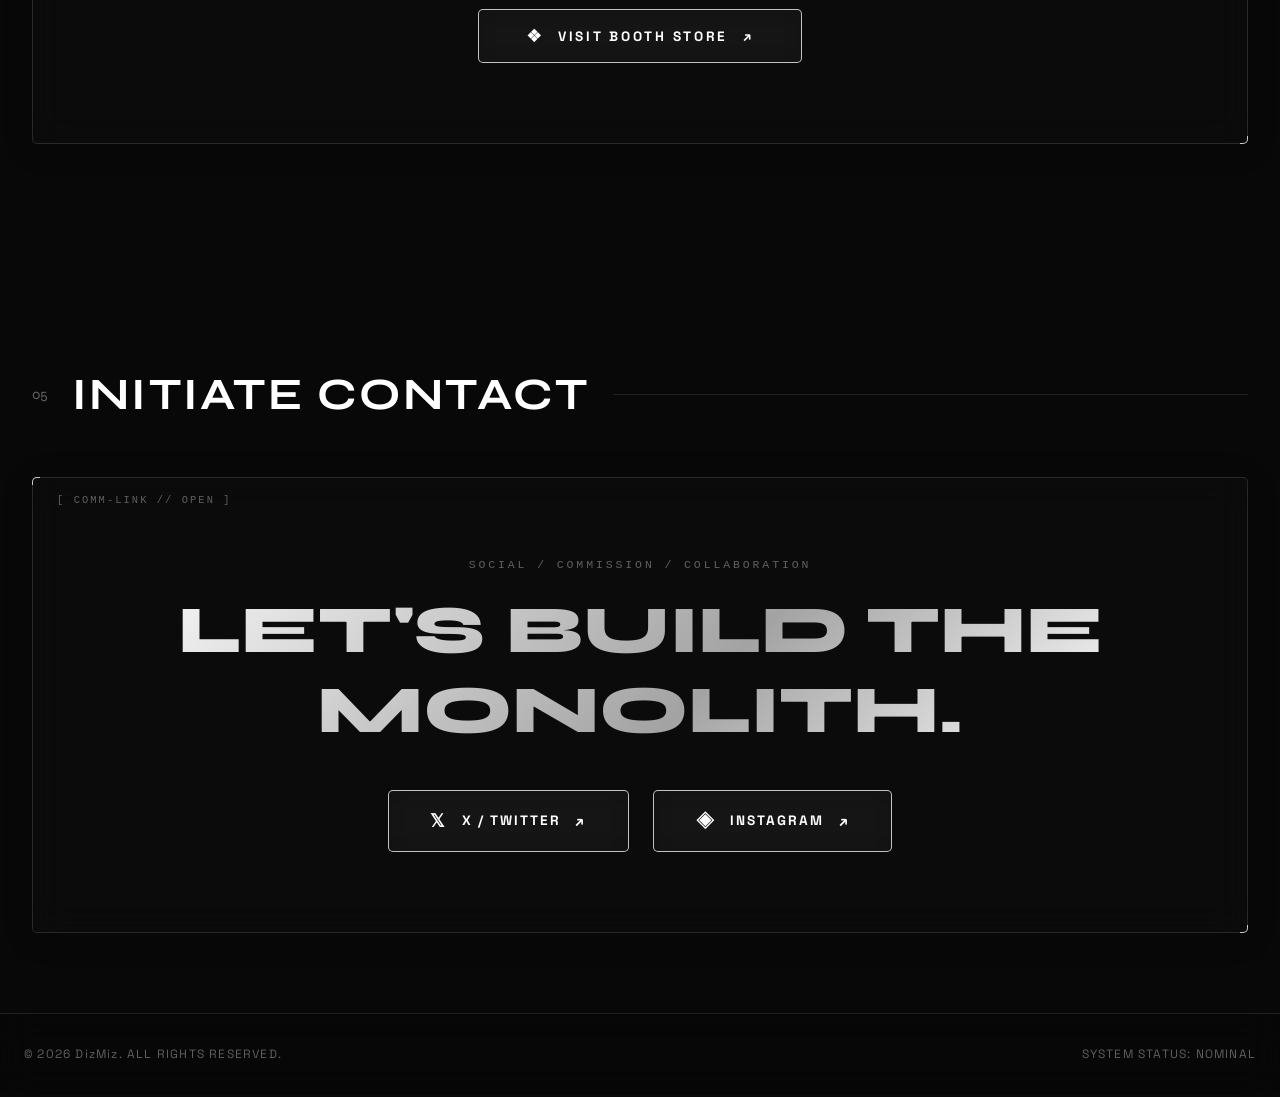
==== commit 5176f28c: "Add files via upload" ====
--- a/index.html
+++ b/index.html
@@ -7,7 +7,8 @@
   
   <link rel="preconnect" href="https://fonts.googleapis.com">
   <link rel="preconnect" href="https://fonts.gstatic.com" crossorigin>
-  <link href="https://fonts.googleapis.com/css2?family=Rock+Salt&family=Space+Grotesk:wght@300;400;500;700&family=Syne:wght@700;800&display=swap" rel="stylesheet">
+  <!-- 細身の殴り書き・手書きフォント『Covered By Your Grace』を採用 -->
+  <link href="https://fonts.googleapis.com/css2?family=Covered+By+Your+Grace&family=Space+Grotesk:wght@300;400;500;700&family=Syne:wght@700;800&display=swap" rel="stylesheet">
   
   <link rel="stylesheet" href="style.css">
 </head>
@@ -44,7 +45,7 @@
 
   <main class="container">
 
-    <!-- HERO SECTION (超巨大ネーム ＆ IDENTITYキワ配置) -->
+    <!-- HERO SECTION (超巨大細身手書きネーム ＆ IDENTITYキワ配置) -->
     <section class="hero-section" id="hero">
       <div class="hero-scroll-wrapper" id="heroScrollLayer">
         <div class="hero-meta-strip">
--- a/style.css
+++ b/style.css
@@ -18,7 +18,7 @@
   --text-muted: #a0a0a0;
   --text-dim: #606060;
   --font-display: 'Syne', sans-serif;
-  --font-raw: 'Rock Salt', cursive;
+  --font-raw: 'Covered By Your Grace', cursive; /* 細身の殴り書きフォント */
   --font-body: 'Space Grotesk', -apple-system, sans-serif;
   --radius-subtle: 5px;
 }
@@ -253,7 +253,7 @@
 }
 
 /* ==========================================================================
-   HERO SECTION (フルスクリーン・超巨大タイポグラフィ)
+   HERO SECTION (フルスクリーン・超巨大細身タイポグラフィ・見切れ完全防止)
    ========================================================================== */
 .hero-section {
   height: 100vh;
@@ -266,7 +266,7 @@
   box-sizing: border-box;
   padding-top: 5rem;
   padding-bottom: 2.5rem;
-  overflow: hidden;
+  overflow: visible; /* 上下の見切れを防止 */
 }
 
 .hero-scroll-wrapper {
@@ -277,6 +277,7 @@
   width: 100%;
   transition: transform 0.1s linear, opacity 0.1s linear, filter 0.1s linear;
   will-change: transform, opacity, filter;
+  overflow: visible;
 }
 
 .hero-meta-strip {
@@ -302,20 +303,24 @@
   width: 100%;
   flex-grow: 1;
   text-align: center;
-  padding: 1rem 0;
-}
-
+  padding: 1.5rem 0;
+  overflow: visible;
+}
+
+/* 細身・上下見切れ完全防止の手書きタイトル */
 .hero-raw-massive {
   font-family: var(--font-raw) !important;
-  font-size: clamp(4.5rem, 16vw, 15rem) !important;
-  line-height: 0.95;
-  letter-spacing: -0.01em;
-  transform: rotate(-3deg);
+  font-size: clamp(5.5rem, 16vw, 13rem) !important;
+  font-weight: 400;
+  line-height: 1.25; /* 上下のハネをしっかり収める安全マージン */
+  letter-spacing: 0.02em;
+  transform: rotate(-2.5deg);
   display: inline-block;
   user-select: none;
   white-space: nowrap;
   width: 100%;
   text-align: center;
+  padding: 0.8rem 0; /* バウンディングボックスの突き抜け防止 */
   transform-origin: center center;
   transition: transform 0.1s linear, filter 0.1s linear, opacity 0.1s linear;
 }
@@ -1831,7 +1836,9 @@
   }
 
   .hero-raw-massive {
-    font-size: clamp(3.8rem, 18vw, 7.5rem) !important;
+    font-size: clamp(4rem, 18vw, 8rem) !important;
+    line-height: 1.2;
+    padding: 0.5rem 0;
   }
 
   .hero-foot {
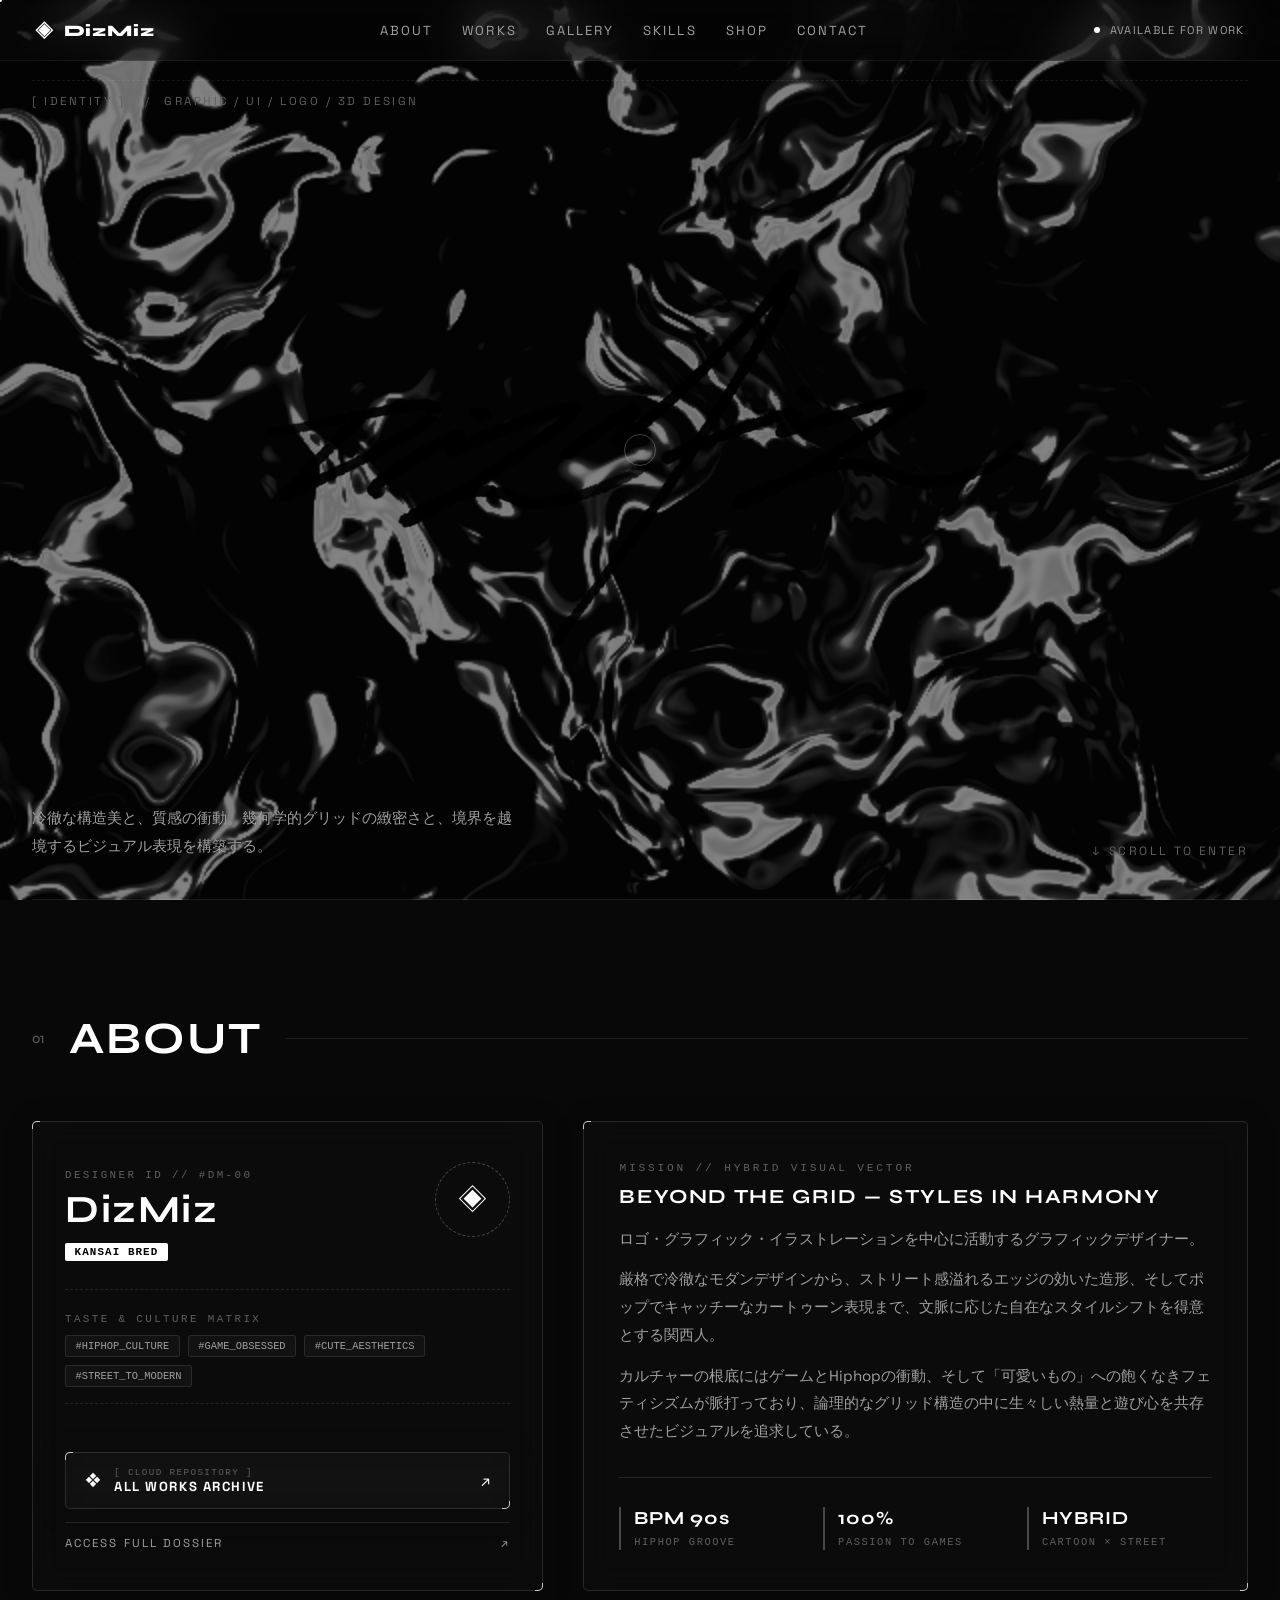
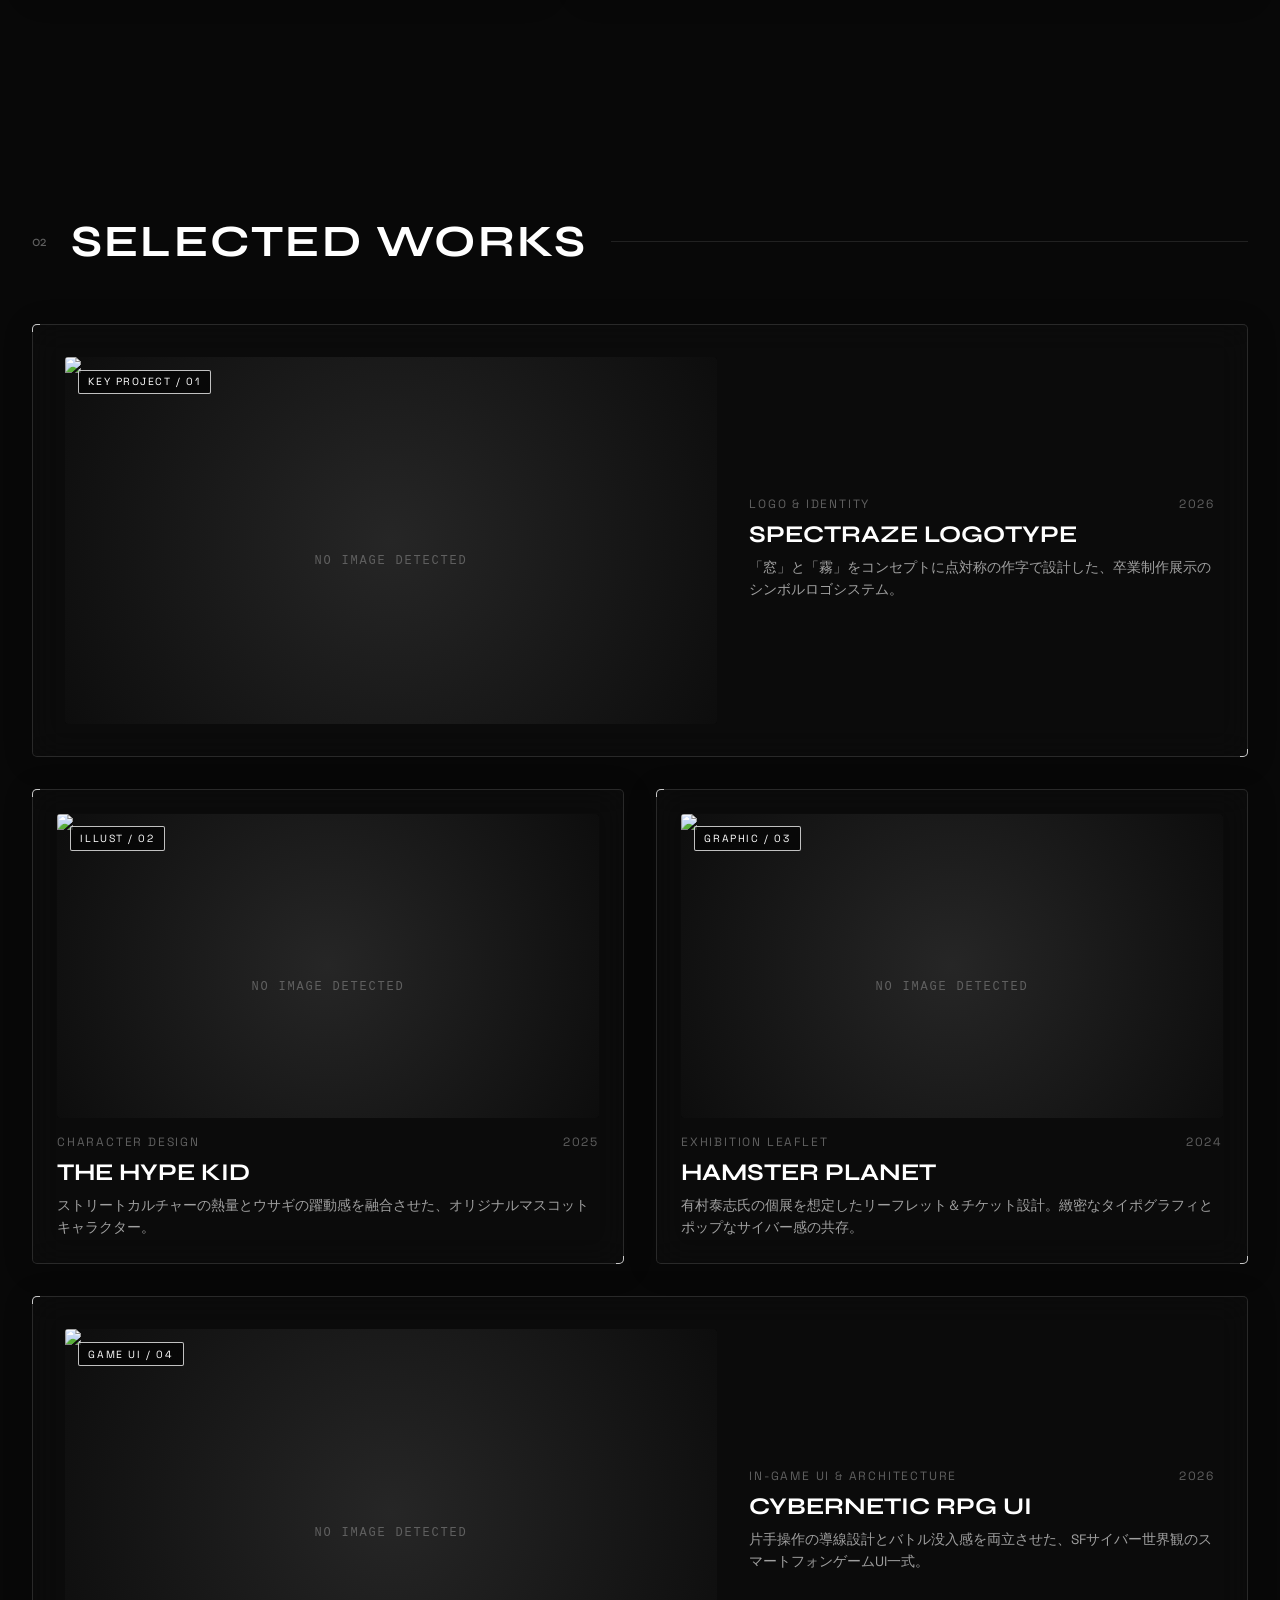
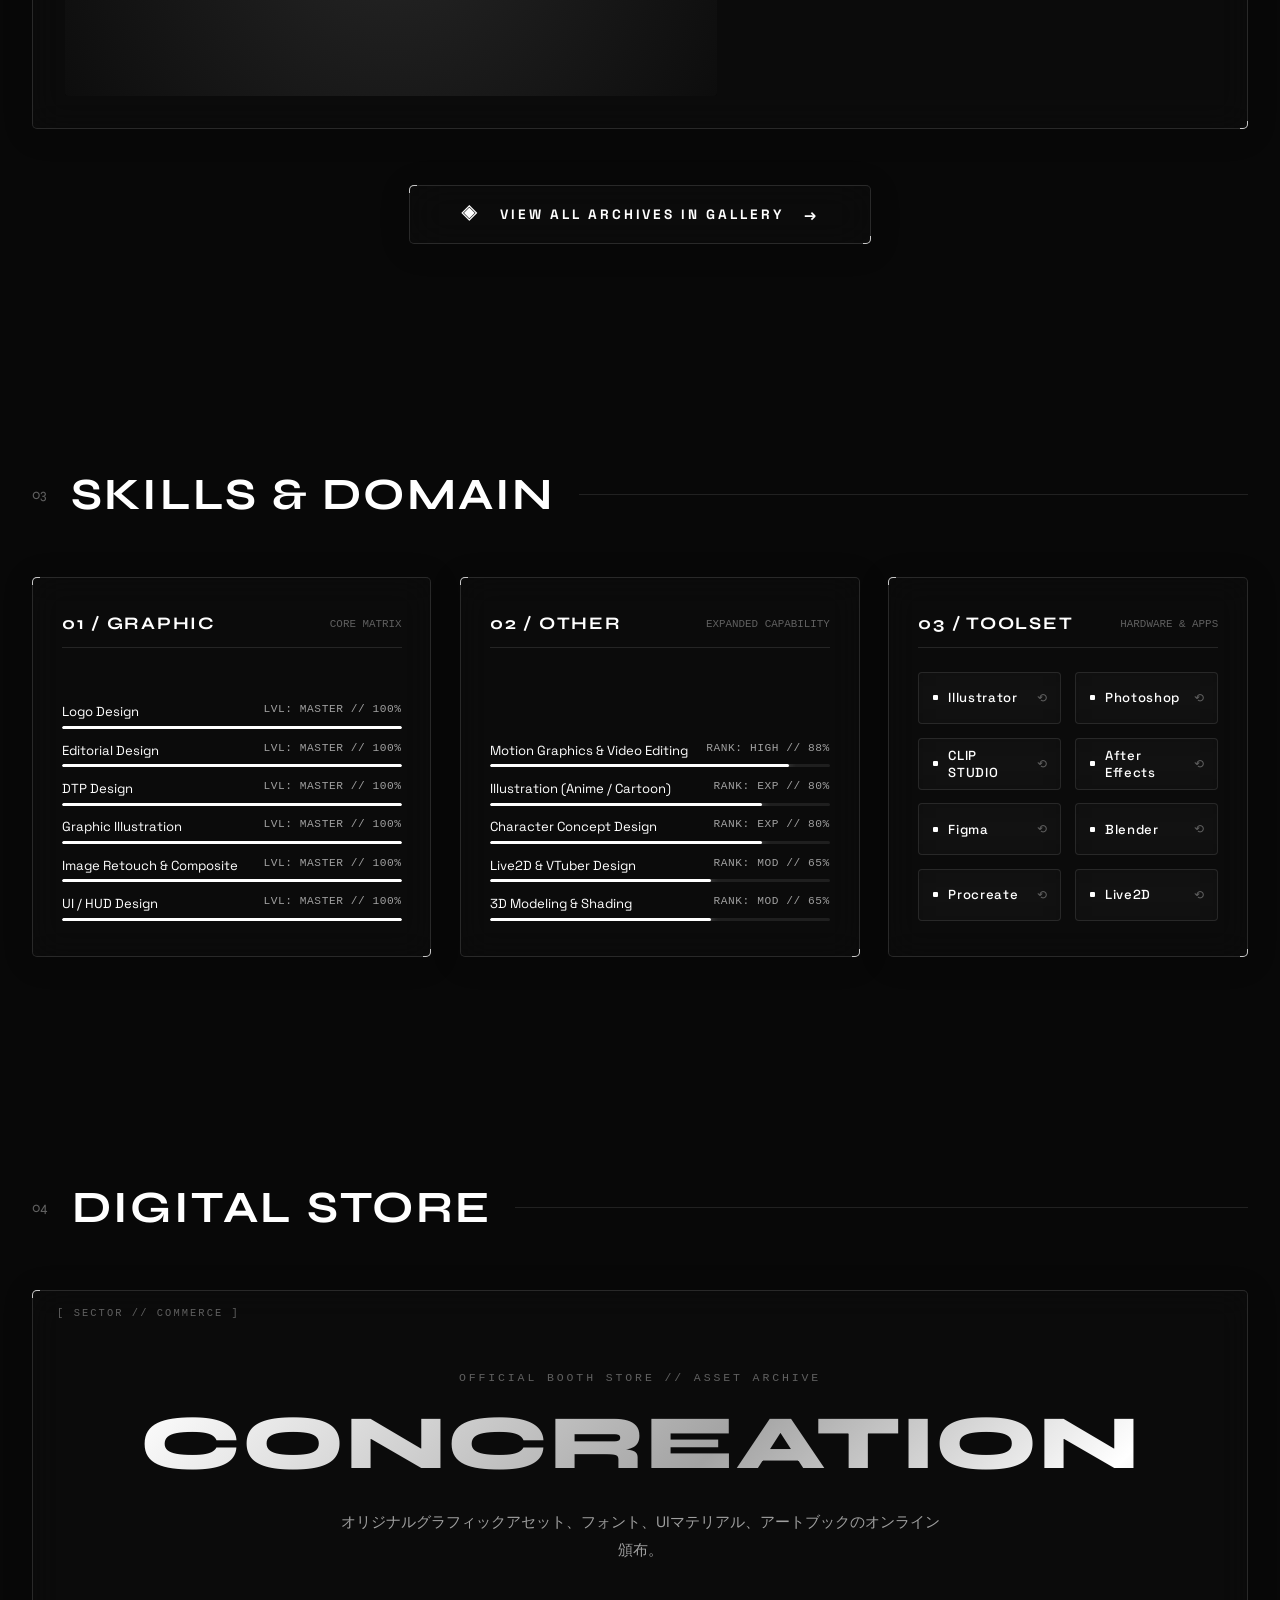
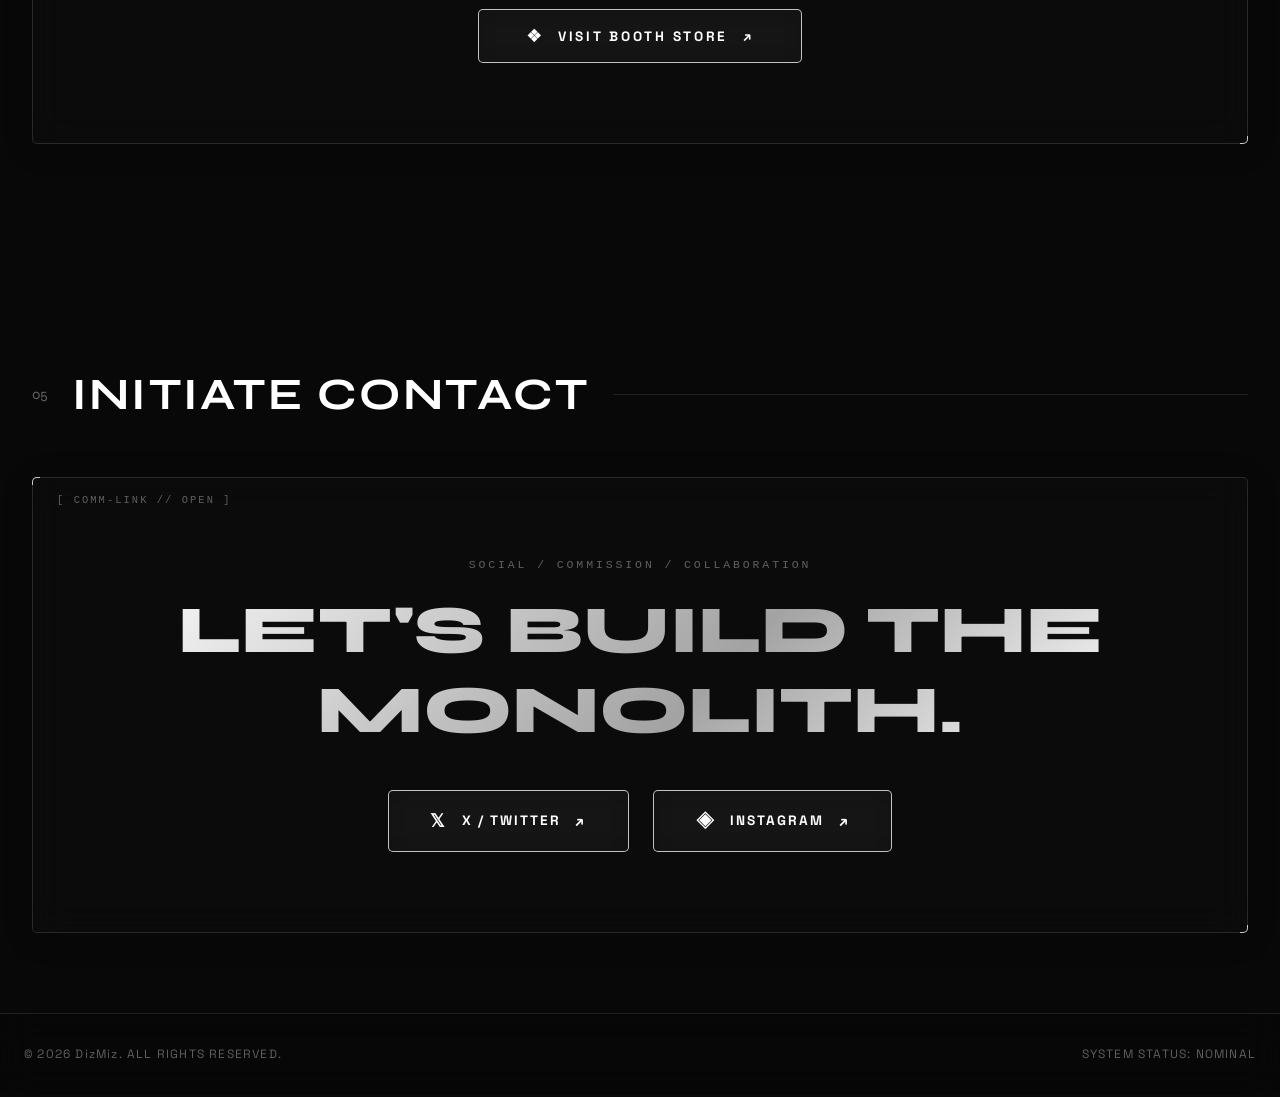
==== commit 28542b86: "Add files via upload" ====
--- a/index.html
+++ b/index.html
@@ -7,8 +7,7 @@
   
   <link rel="preconnect" href="https://fonts.googleapis.com">
   <link rel="preconnect" href="https://fonts.gstatic.com" crossorigin>
-  <!-- 細身の殴り書き・手書きフォント『Covered By Your Grace』を採用 -->
-  <link href="https://fonts.googleapis.com/css2?family=Covered+By+Your+Grace&family=Space+Grotesk:wght@300;400;500;700&family=Syne:wght@700;800&display=swap" rel="stylesheet">
+  <link href="https://fonts.googleapis.com/css2?family=Space+Grotesk:wght@300;400;500;700&family=Syne:wght@700;800&display=swap" rel="stylesheet">
   
   <link rel="stylesheet" href="style.css">
 </head>
@@ -45,7 +44,7 @@
 
   <main class="container">
 
-    <!-- HERO SECTION (超巨大細身手書きネーム ＆ IDENTITYキワ配置) -->
+    <!-- HERO SECTION (画像ロゴ ＆ スクロール奥消えアニメーション) -->
     <section class="hero-section" id="hero">
       <div class="hero-scroll-wrapper" id="heroScrollLayer">
         <div class="hero-meta-strip">
@@ -55,7 +54,7 @@
         </div>
 
         <div class="hero-center-monolith">
-          <h1 class="hero-raw-massive metallic-text" id="heroDizMiz">DizMiz</h1>
+          <img src="images/hero_logo.png" alt="DizMiz" class="hero-logo-img" id="heroDizMiz">
         </div>
 
         <div class="hero-foot">
--- a/style.css
+++ b/style.css
@@ -18,7 +18,6 @@
   --text-muted: #a0a0a0;
   --text-dim: #606060;
   --font-display: 'Syne', sans-serif;
-  --font-raw: 'Covered By Your Grace', cursive; /* 細身の殴り書きフォント */
   --font-body: 'Space Grotesk', -apple-system, sans-serif;
   --radius-subtle: 5px;
 }
@@ -253,7 +252,7 @@
 }
 
 /* ==========================================================================
-   HERO SECTION (フルスクリーン・超巨大細身タイポグラフィ・見切れ完全防止)
+   HERO SECTION (フルスクリーン・超巨大ロゴ画像 ＆ 見切れ防止)
    ========================================================================== */
 .hero-section {
   height: 100vh;
@@ -266,7 +265,7 @@
   box-sizing: border-box;
   padding-top: 5rem;
   padding-bottom: 2.5rem;
-  overflow: visible; /* 上下の見切れを防止 */
+  overflow: visible;
 }
 
 .hero-scroll-wrapper {
@@ -302,27 +301,27 @@
   justify-content: center;
   width: 100%;
   flex-grow: 1;
-  text-align: center;
-  padding: 1.5rem 0;
+  padding: 1rem 0;
   overflow: visible;
 }
 
-/* 細身・上下見切れ完全防止の手書きタイトル */
-.hero-raw-massive {
-  font-family: var(--font-raw) !important;
-  font-size: clamp(5.5rem, 16vw, 13rem) !important;
-  font-weight: 400;
-  line-height: 1.25; /* 上下のハネをしっかり収める安全マージン */
-  letter-spacing: 0.02em;
-  transform: rotate(-2.5deg);
-  display: inline-block;
+/* ★ 画面いっぱいに広がる手書きロゴ画像 ★ */
+.hero-logo-img {
+  width: min(85vw, 1100px);
+  height: auto;
+  max-height: 48vh;
+  object-fit: contain;
   user-select: none;
-  white-space: nowrap;
-  width: 100%;
-  text-align: center;
-  padding: 0.8rem 0; /* バウンディングボックスの突き抜け防止 */
+  pointer-events: none;
+  display: block;
+  margin: 0 auto;
   transform-origin: center center;
   transition: transform 0.1s linear, filter 0.1s linear, opacity 0.1s linear;
+  filter: drop-shadow(0 0 35px rgba(255, 255, 255, 0.15));
+}
+
+body.inverted-mode .hero-logo-img {
+  filter: invert(1) drop-shadow(0 0 25px rgba(0, 0, 0, 0.2));
 }
 
 .hero-foot {
@@ -1835,10 +1834,9 @@
     flex-wrap: wrap;
   }
 
-  .hero-raw-massive {
-    font-size: clamp(4rem, 18vw, 8rem) !important;
-    line-height: 1.2;
-    padding: 0.5rem 0;
+  .hero-logo-img {
+    width: 92vw;
+    max-height: 38vh;
   }
 
   .hero-foot {
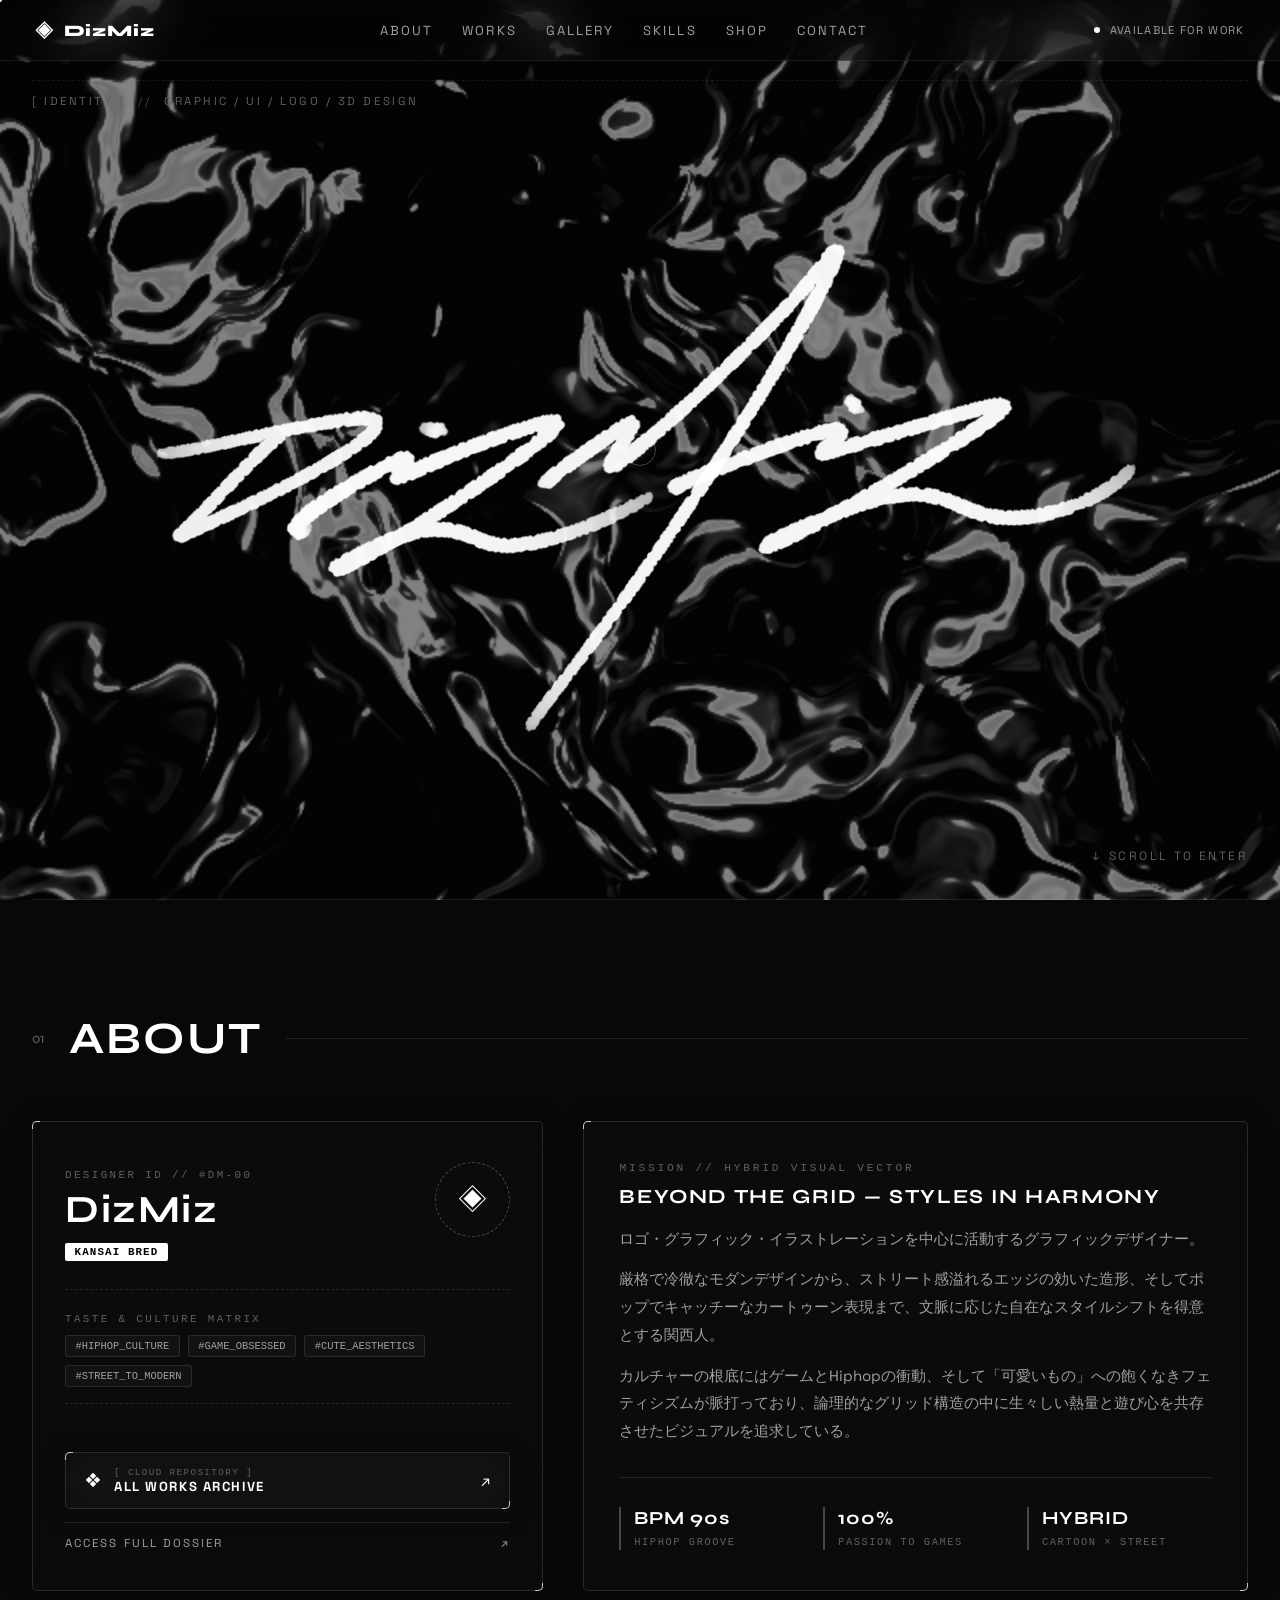
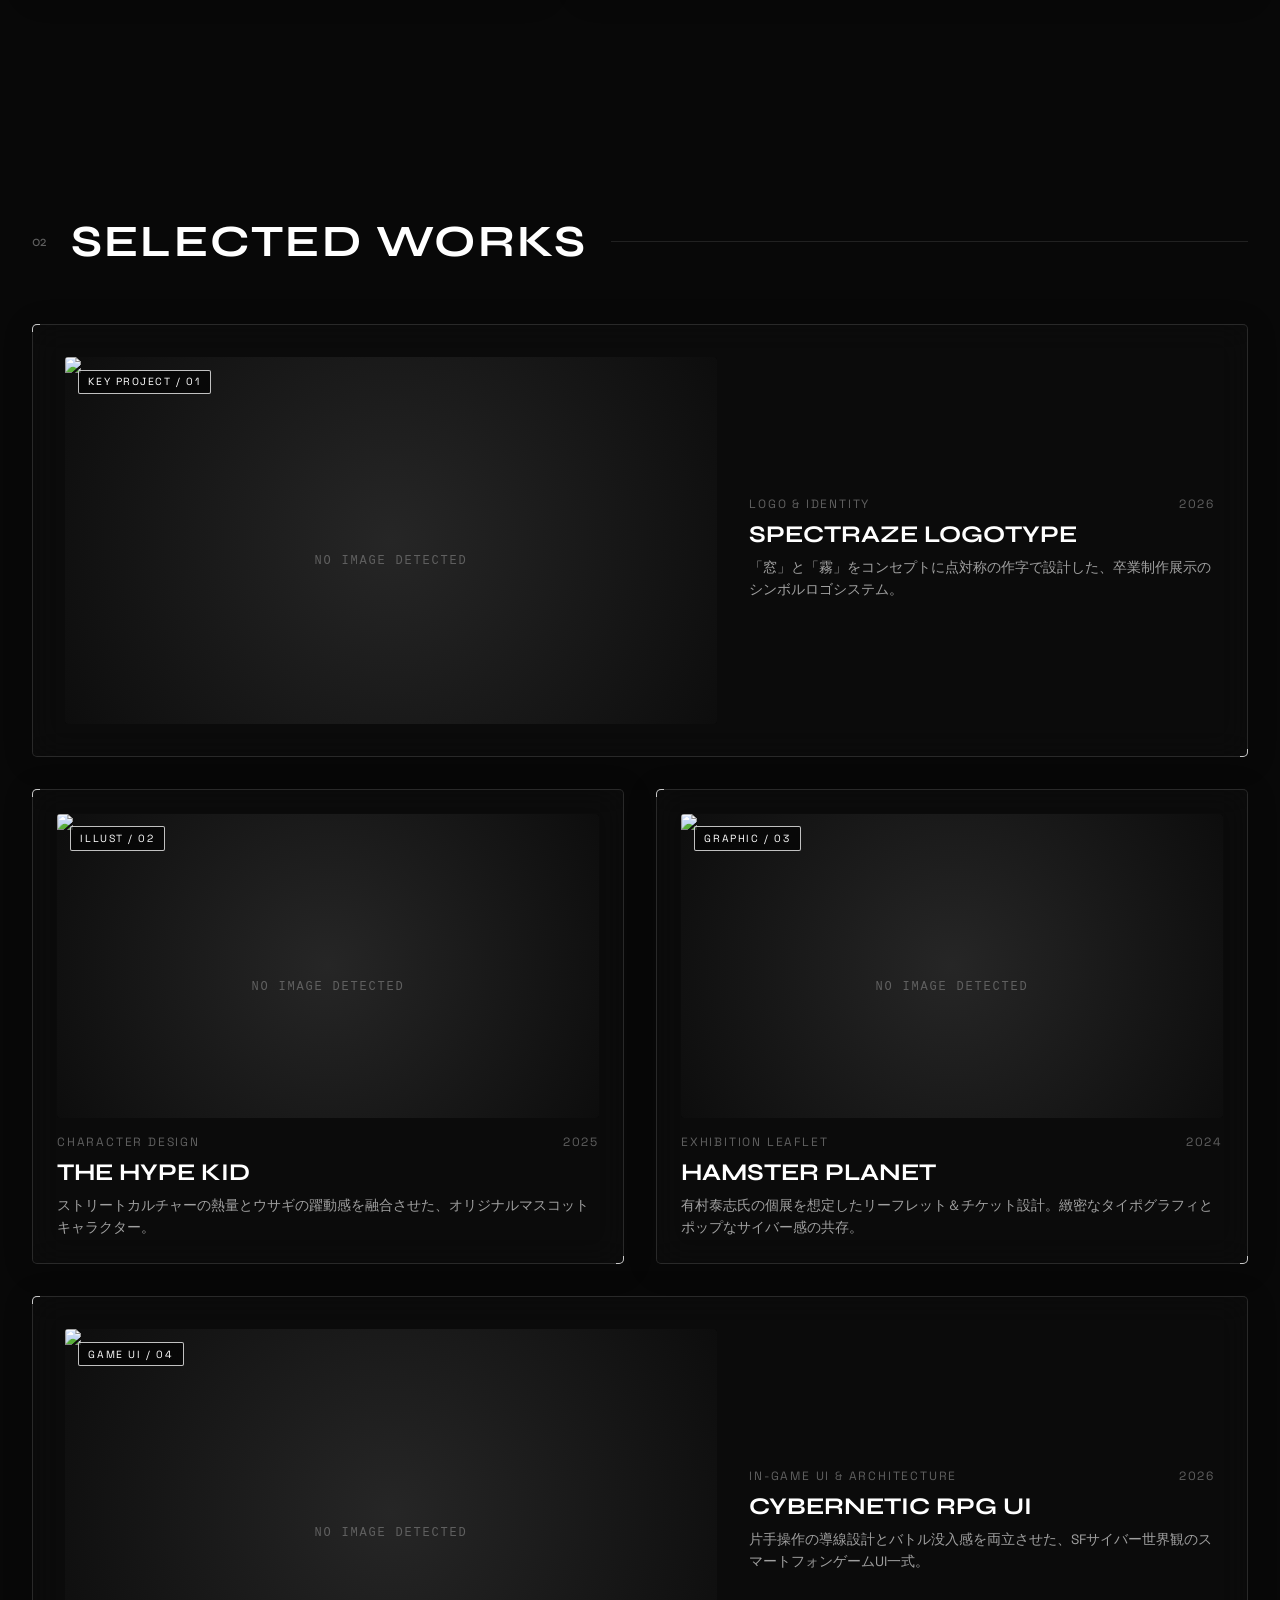
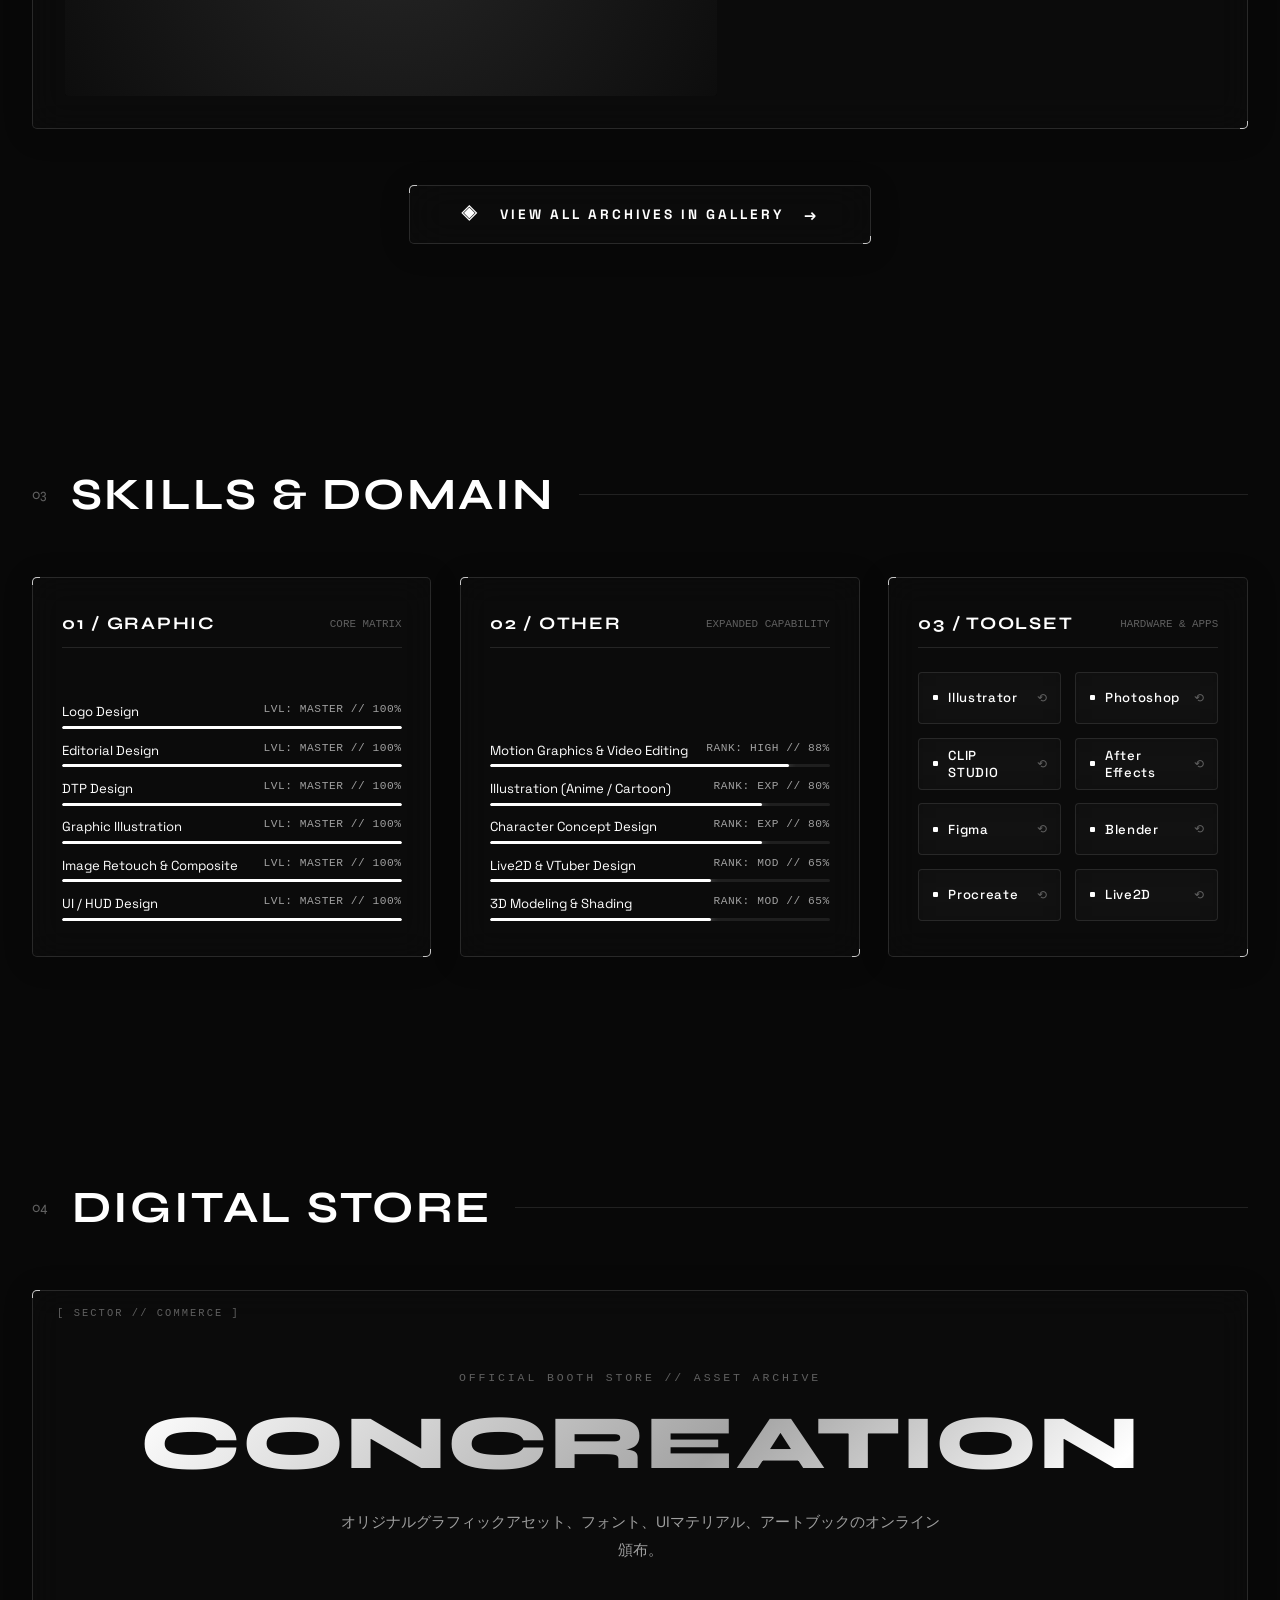
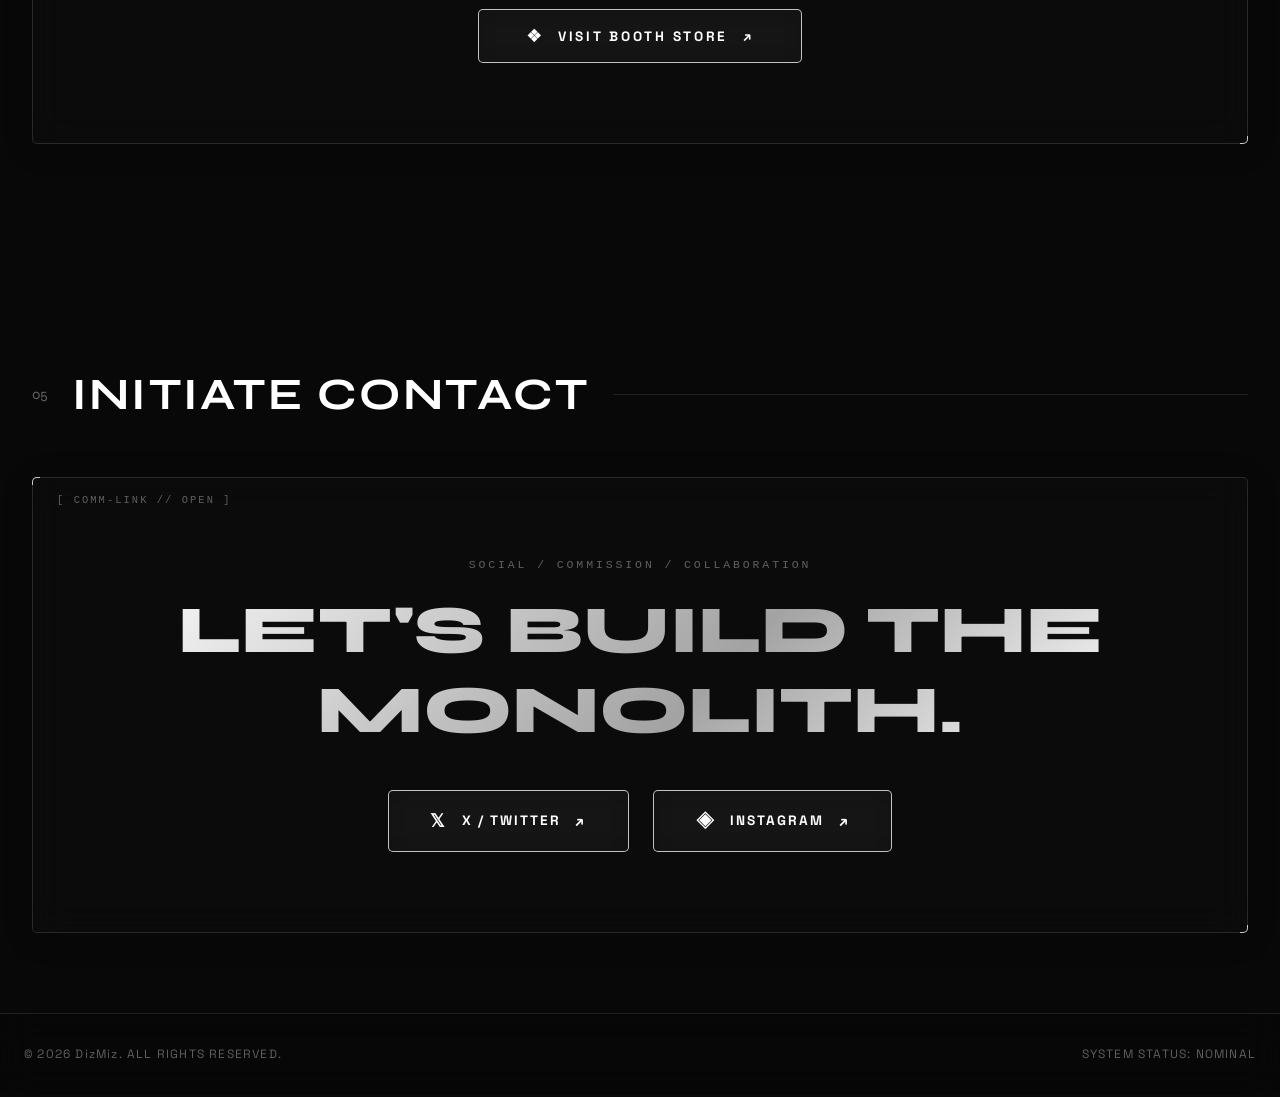
==== commit bf4b5c49: "Add files via upload" ====
--- a/index.html
+++ b/index.html
@@ -44,7 +44,7 @@
 
   <main class="container">
 
-    <!-- HERO SECTION (画像ロゴ ＆ スクロール奥消えアニメーション) -->
+    <!-- HERO SECTION (超特大サインロゴ ＆ 説明文削除) -->
     <section class="hero-section" id="hero">
       <div class="hero-scroll-wrapper" id="heroScrollLayer">
         <div class="hero-meta-strip">
@@ -58,9 +58,6 @@
         </div>
 
         <div class="hero-foot">
-          <p class="hero-desc">
-            冷徹な構造美と、質感の衝動。幾何学的グリッドの緻密さと、境界を越境するビジュアル表現を構築する。
-          </p>
           <div class="scroll-prompt">
             <span class="scroll-arrow">↓</span>
             <span>SCROLL TO ENTER</span>
--- a/style.css
+++ b/style.css
@@ -252,7 +252,7 @@
 }
 
 /* ==========================================================================
-   HERO SECTION (フルスクリーン・超巨大ロゴ画像 ＆ 見切れ防止)
+   HERO SECTION (フルスクリーン・超特大サイン ＆ 説明文削除版)
    ========================================================================== */
 .hero-section {
   height: 100vh;
@@ -264,7 +264,7 @@
   border-bottom: 1px solid var(--border-dim);
   box-sizing: border-box;
   padding-top: 5rem;
-  padding-bottom: 2.5rem;
+  padding-bottom: 2.2rem;
   overflow: visible;
 }
 
@@ -301,15 +301,15 @@
   justify-content: center;
   width: 100%;
   flex-grow: 1;
-  padding: 1rem 0;
+  padding: 0;
   overflow: visible;
 }
 
-/* ★ 画面いっぱいに広がる手書きロゴ画像 ★ */
+/* ★ 限界まで巨大化させた手書きサインロゴ ★ */
 .hero-logo-img {
-  width: min(85vw, 1100px);
+  width: min(94vw, 1350px);
   height: auto;
-  max-height: 48vh;
+  max-height: 62vh;
   object-fit: contain;
   user-select: none;
   pointer-events: none;
@@ -317,7 +317,7 @@
   margin: 0 auto;
   transform-origin: center center;
   transition: transform 0.1s linear, filter 0.1s linear, opacity 0.1s linear;
-  filter: drop-shadow(0 0 35px rgba(255, 255, 255, 0.15));
+  filter: drop-shadow(0 0 35px rgba(255, 255, 255, 0.18));
 }
 
 body.inverted-mode .hero-logo-img {
@@ -326,17 +326,9 @@
 
 .hero-foot {
   display: flex;
-  justify-content: space-between;
-  align-items: flex-end;
-  gap: 1.5rem;
-  padding-top: 1rem;
-}
-
-.hero-desc {
-  max-width: 480px;
-  font-size: 0.95rem;
-  line-height: 1.8;
-  color: var(--text-muted);
+  justify-content: flex-end; /* 文章が消えたので右端にピタッと寄せる */
+  align-items: center;
+  padding-top: 0.5rem;
 }
 
 .scroll-prompt {
@@ -1835,24 +1827,15 @@
   }
 
   .hero-logo-img {
-    width: 92vw;
-    max-height: 38vh;
+    width: 96vw;
+    max-height: 52vh;
   }
 
   .hero-foot {
-    flex-direction: column;
-    align-items: flex-start;
-    gap: 1.5rem;
-    margin-top: 2rem;
+    padding-top: 0;
   }
 
-  .hero-desc {
-    max-width: 100%;
-    font-size: 0.9rem;
-    line-height: 1.8;
-  }
-
-  .scroll-prompt { align-self: flex-start; }
+  .scroll-prompt { align-self: flex-end; }
 
   .about-grid, 
   .skills-grid, 
